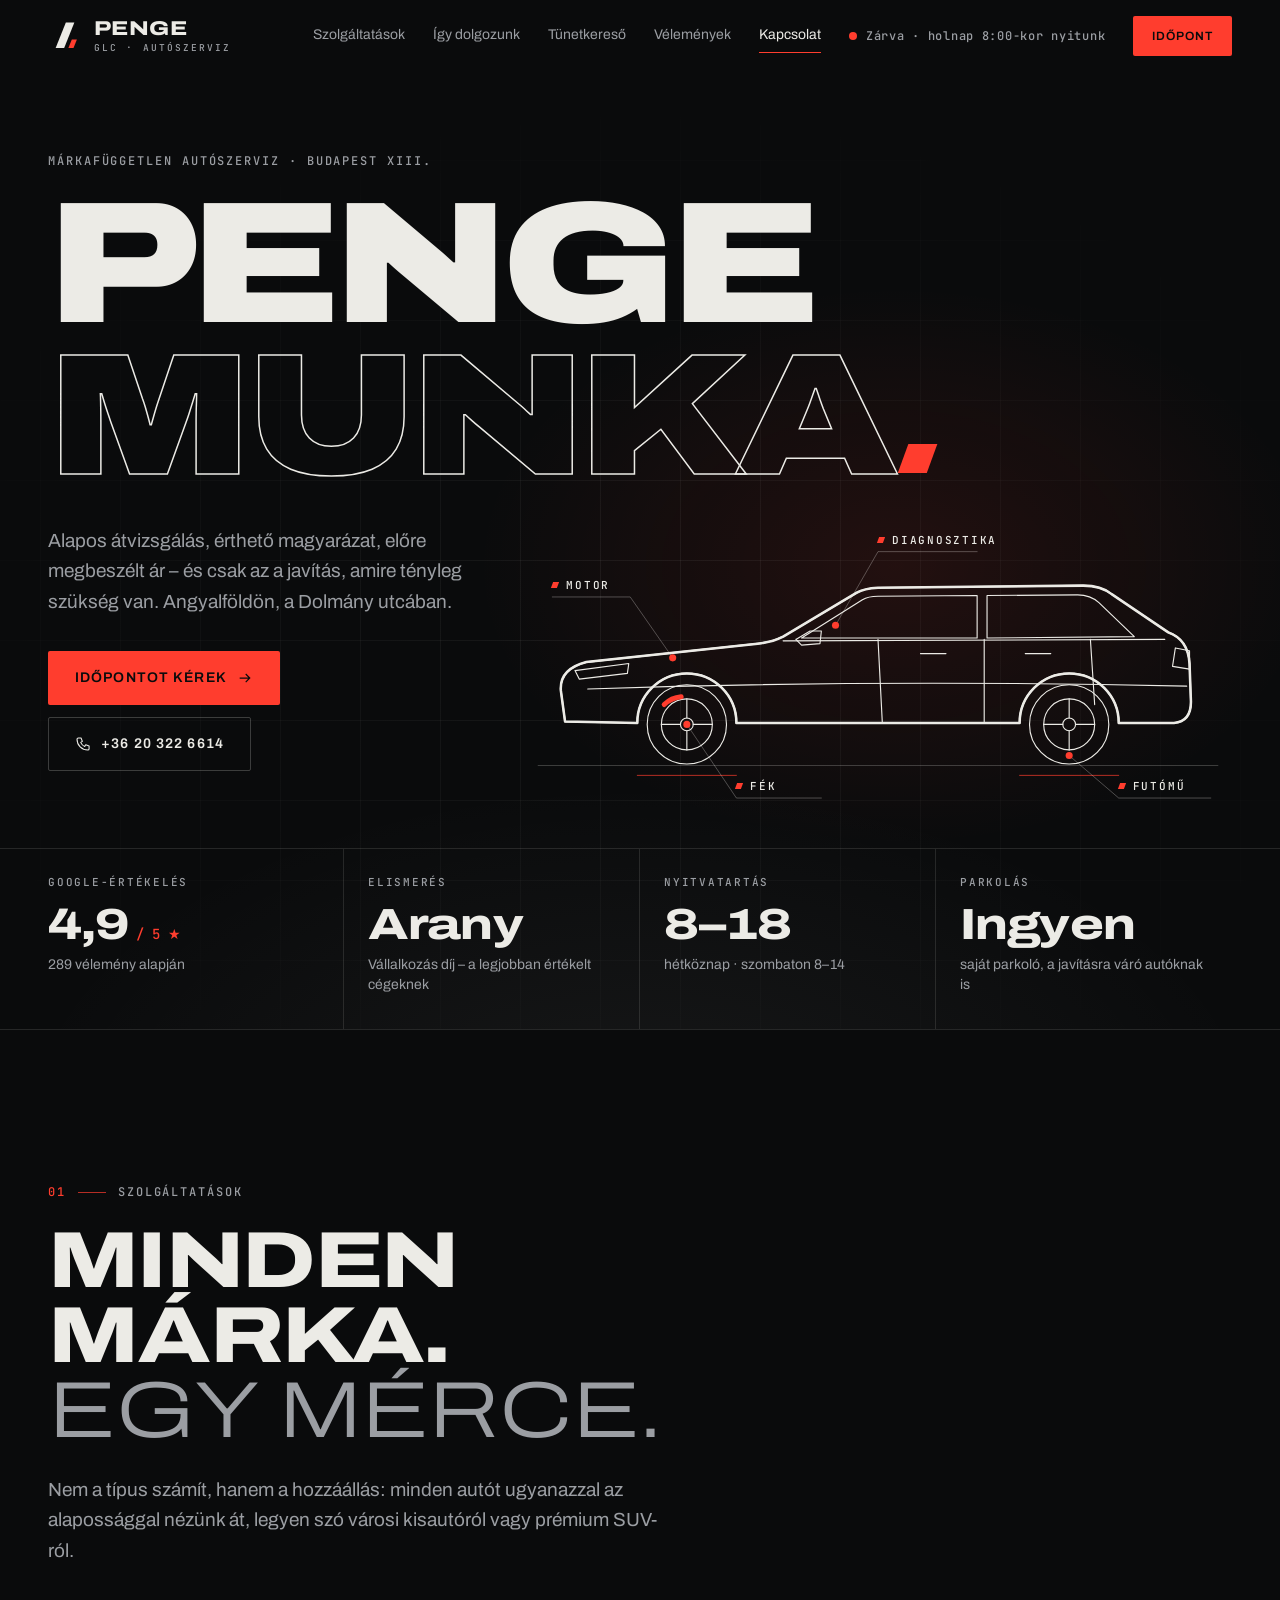
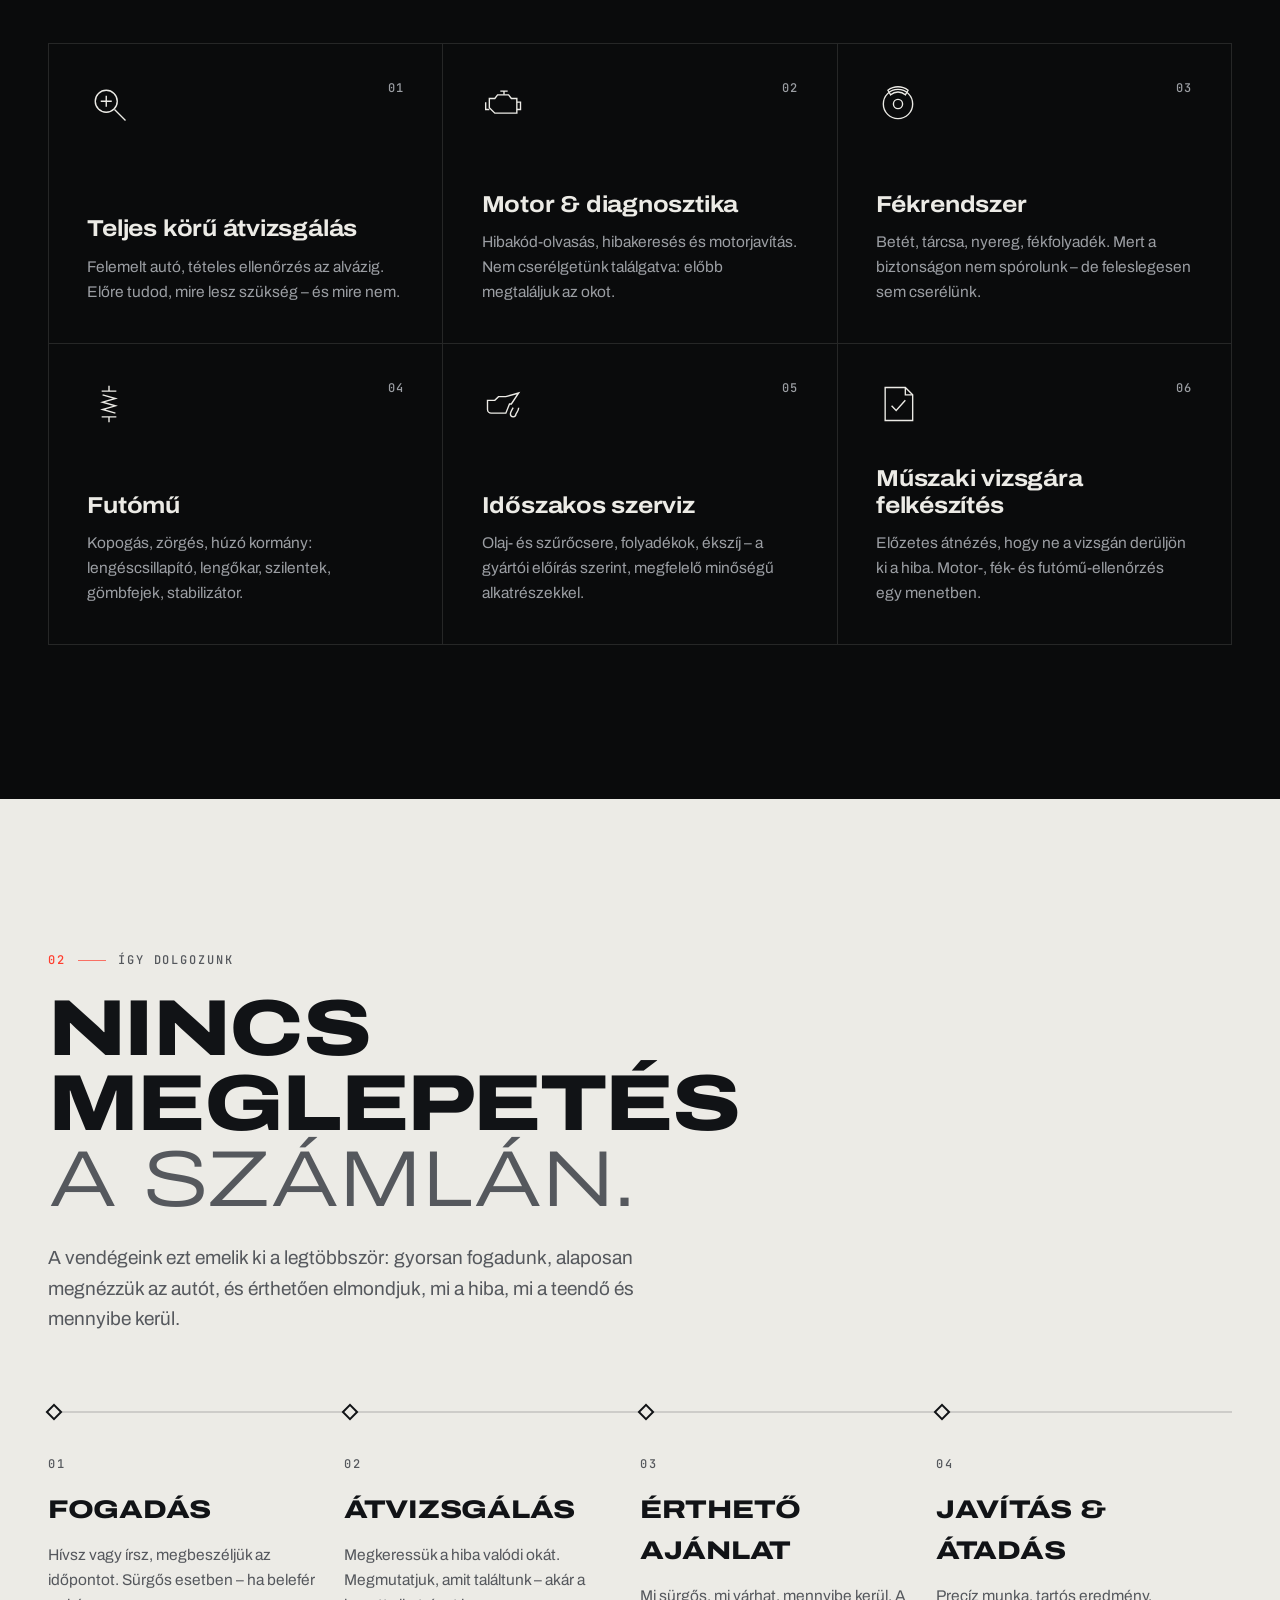
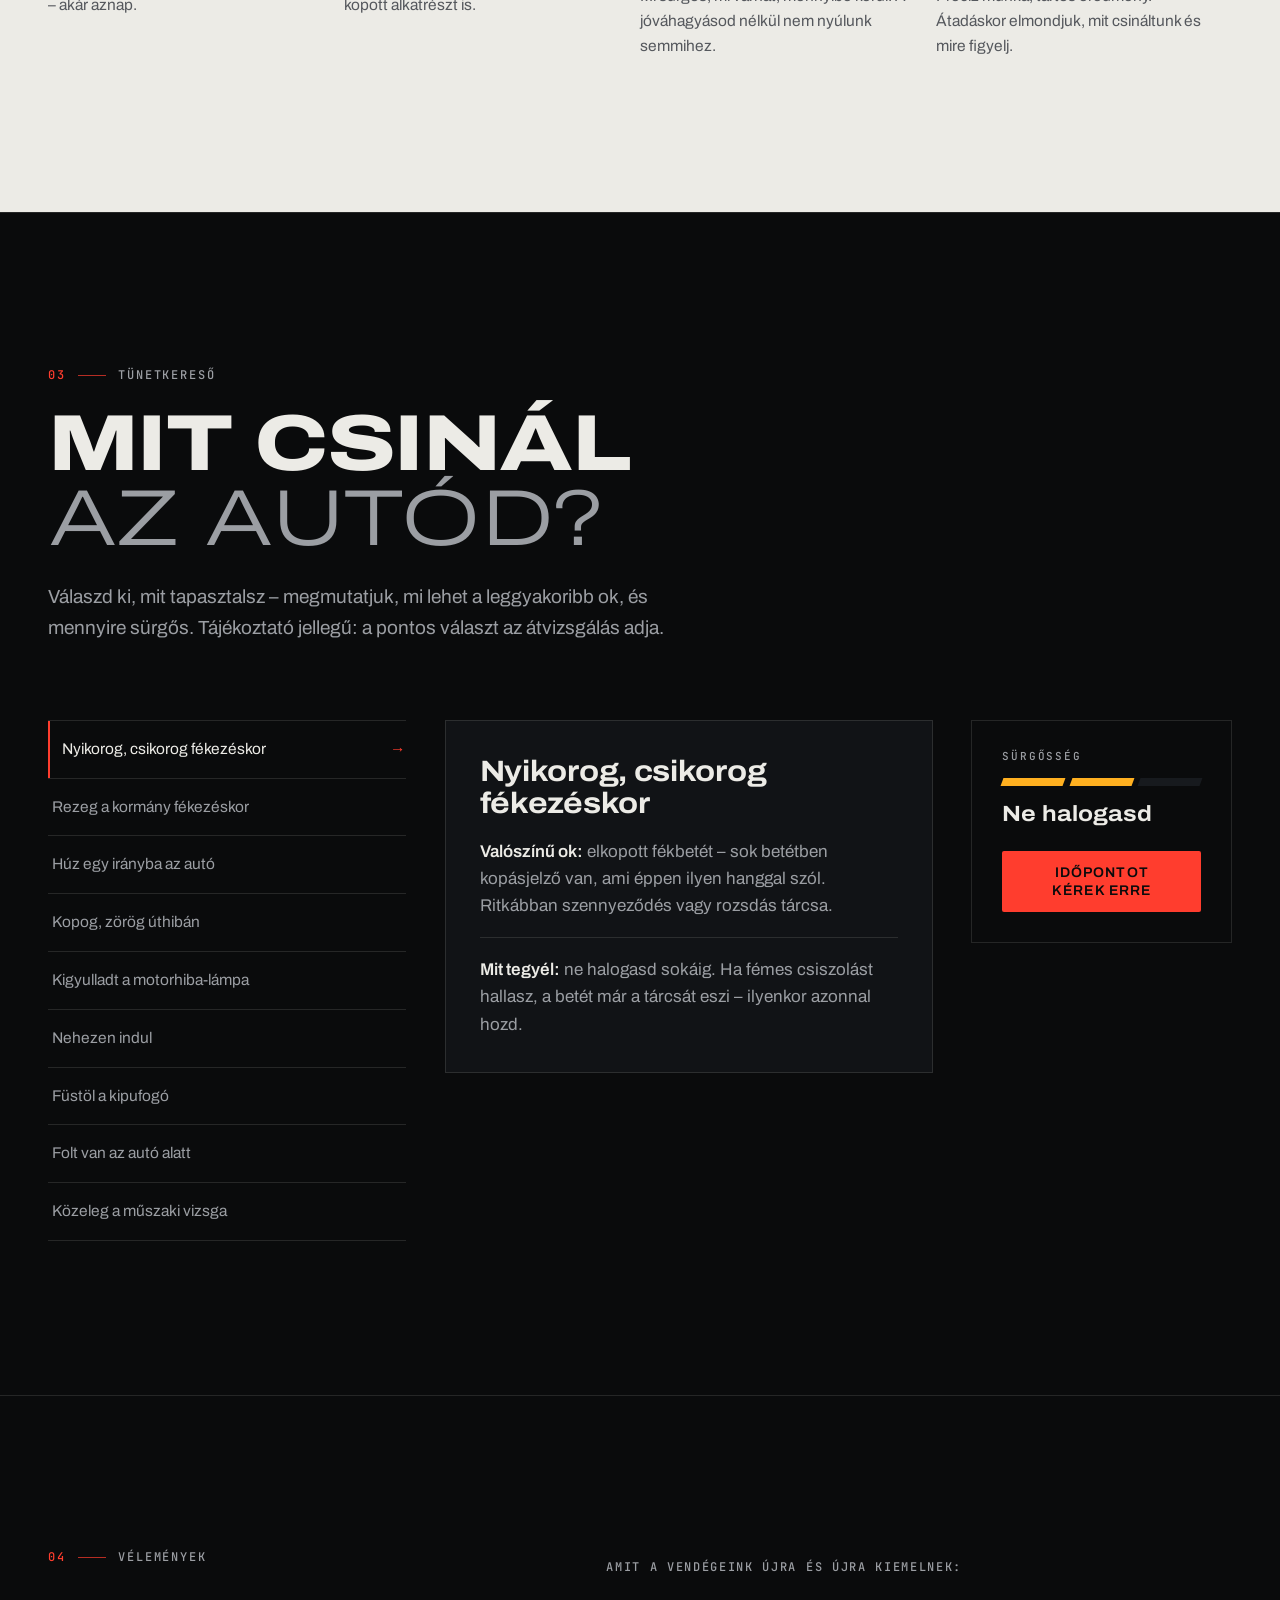
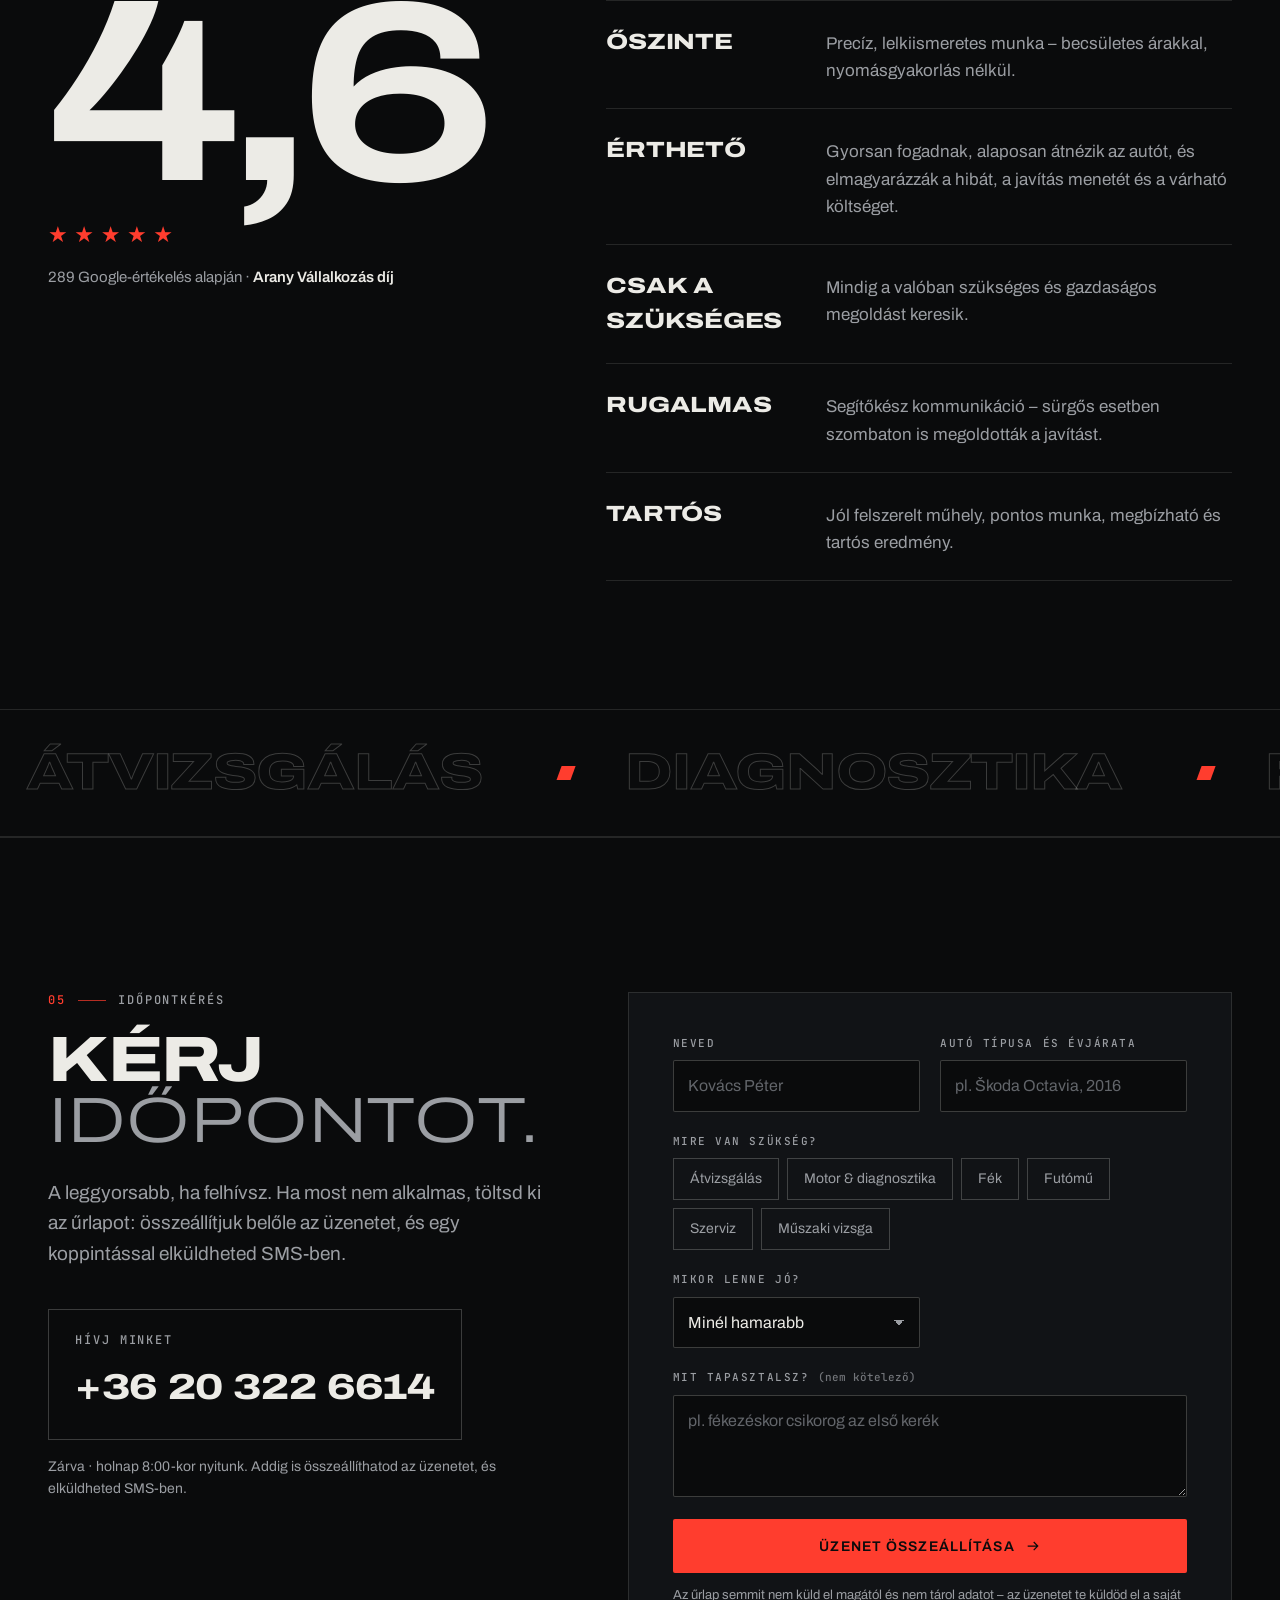
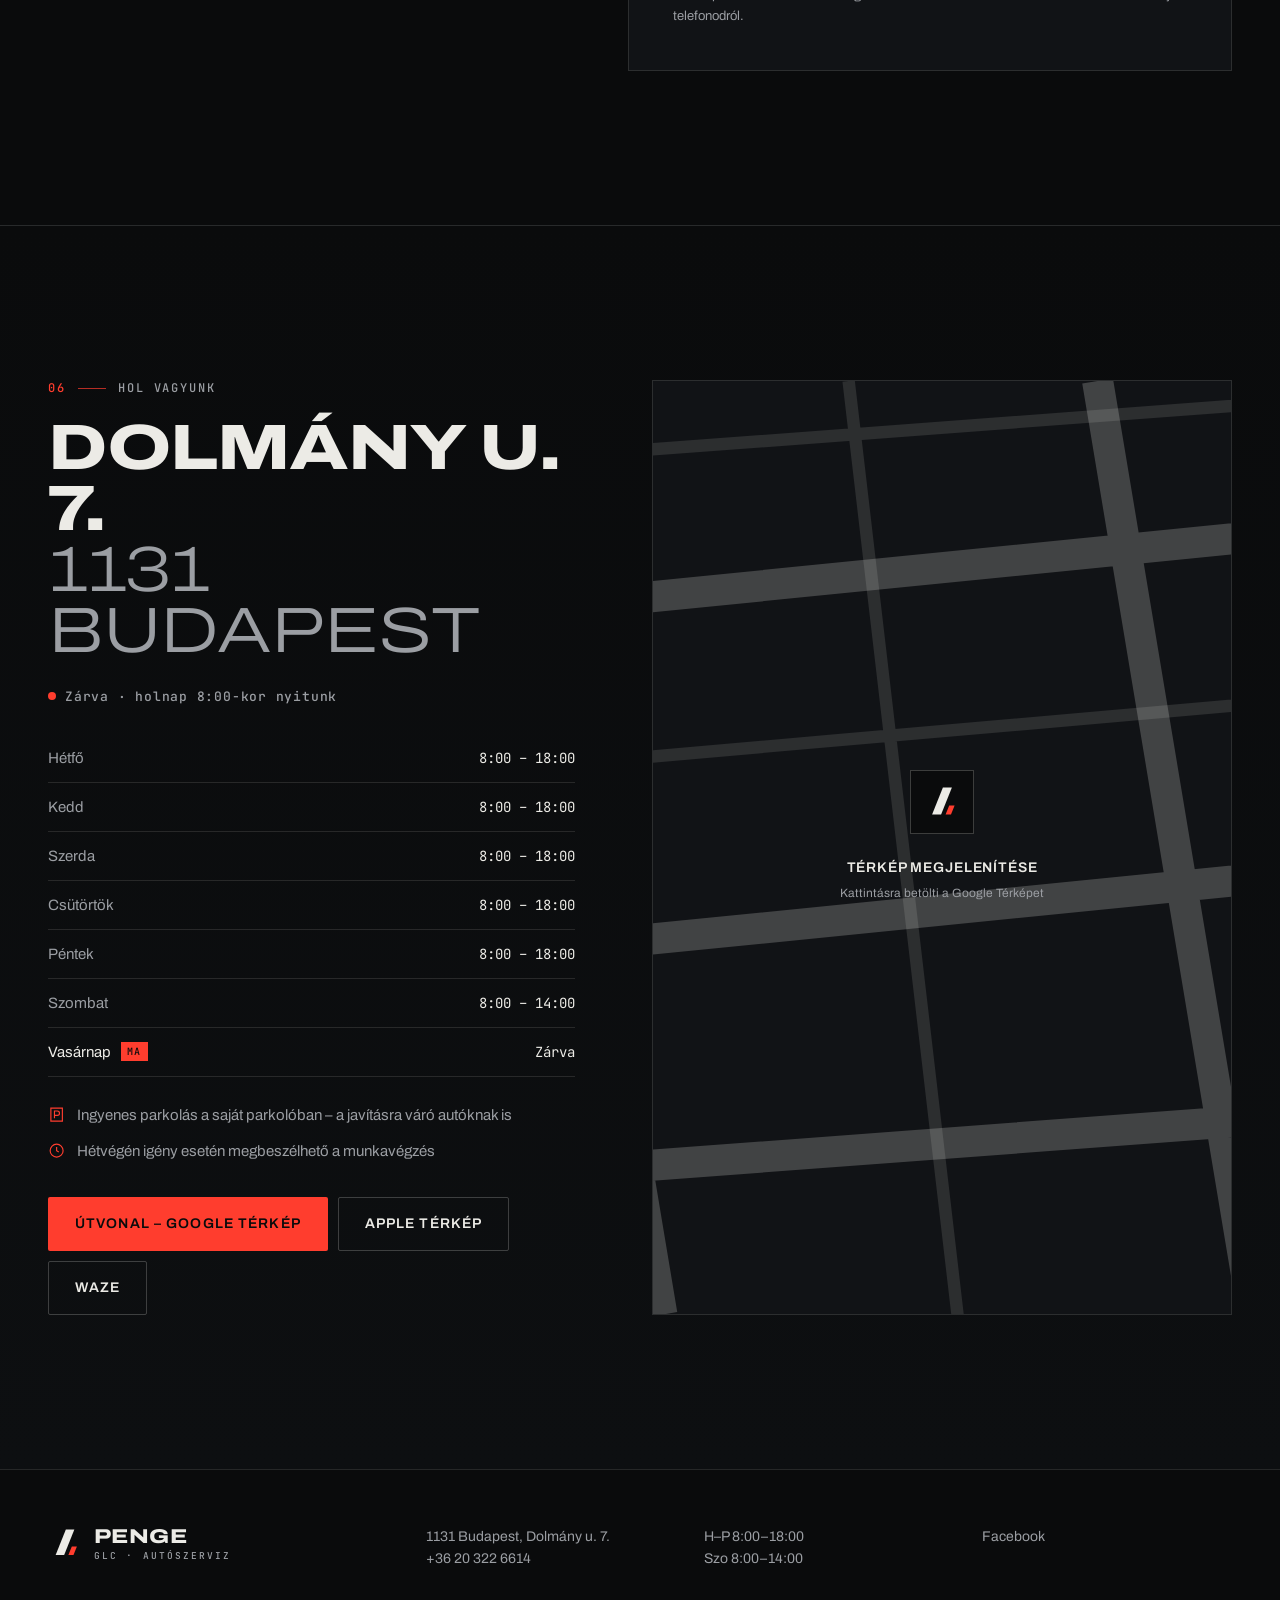
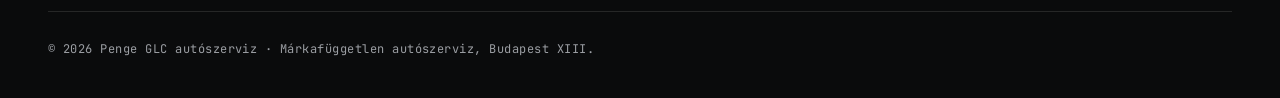
==== public/index.html @ 9976f73b "Penge GLC autószerviz weboldal: tervrajz-nyitókép, tünetkereső, időpontkérés SMS-ben Statikus, egyol" ====
<!doctype html>
<html lang="hu" class="no-js">
<head>
  <meta charset="utf-8">
  <meta name="viewport" content="width=device-width, initial-scale=1, viewport-fit=cover">
  <title>Penge GLC autószerviz – márkafüggetlen autószerviz a XIII. kerületben</title>
  <meta name="description" content="Márkafüggetlen autószerviz Angyalföldön: átvizsgálás, motordiagnosztika, fék és futómű. Érthető árajánlat, csak a szükséges munka. 4,9 ★ a Google-on. 1131 Budapest, Dolmány u. 7. · +36 20 322 6614">
  <meta name="theme-color" content="#0a0b0c">
  <meta property="og:type" content="website">
  <meta property="og:title" content="Penge GLC autószerviz – Budapest XIII.">
  <meta property="og:description" content="Penge munka. Márkafüggetlen autószerviz a Dolmány utcában – érthető árajánlat, csak a szükséges javítás.">
  <meta property="og:image" content="assets/og.jpg">
  <meta property="og:locale" content="hu_HU">
  <meta name="twitter:card" content="summary_large_image">
  <link rel="icon" href="assets/favicon.svg" type="image/svg+xml">
  <link rel="apple-touch-icon" href="assets/apple-touch-icon.png">
  <link rel="preload" href="assets/fonts/archivo-latin-wdth-normal.woff2" as="font" type="font/woff2" crossorigin>
  <link rel="preload" href="assets/fonts/jetbrains-mono-latin-400-normal.woff2" as="font" type="font/woff2" crossorigin>
  <link rel="stylesheet" href="styles.css">
  <script type="application/ld+json">
  {
    "@context": "https://schema.org",
    "@type": "AutoRepair",
    "name": "Penge GLC autószerviz",
    "description": "Márkafüggetlen autószerviz: átvizsgálás, motordiagnosztika, fék- és futóműjavítás.",
    "telephone": "+36203226614",
    "image": "assets/og.jpg",
    "address": {
      "@type": "PostalAddress",
      "streetAddress": "Dolmány u. 7.",
      "postalCode": "1131",
      "addressLocality": "Budapest",
      "addressRegion": "XIII. kerület",
      "addressCountry": "HU"
    },
    "openingHoursSpecification": [
      { "@type": "OpeningHoursSpecification", "dayOfWeek": ["Monday","Tuesday","Wednesday","Thursday","Friday"], "opens": "08:00", "closes": "18:00" },
      { "@type": "OpeningHoursSpecification", "dayOfWeek": "Saturday", "opens": "08:00", "closes": "14:00" }
    ],
    "aggregateRating": { "@type": "AggregateRating", "ratingValue": "4.9", "bestRating": "5", "reviewCount": "289" },
    "sameAs": ["https://www.facebook.com/people/Aut%C3%B3szerviz-Penge-Glc/61563644660722/"]
  }
  </script>
</head>
<body>
  <a class="skip" href="#main">Ugrás a tartalomra</a>

  <header class="nav" data-nav>
    <a class="logo" href="#top" aria-label="Penge GLC autószerviz – vissza az oldal tetejére">
      <svg class="logo__mark" viewBox="0 0 40 40" aria-hidden="true"><use href="#blade"/></svg>
      <span class="logo__word">Penge<span class="logo__sub">GLC · autószerviz</span></span>
    </a>
    <nav id="menu" class="nav__links" aria-label="Fő navigáció">
      <a href="#szolgaltatasok">Szolgáltatások</a>
      <a href="#folyamat">Így dolgozunk</a>
      <a href="#tunetek">Tünetkereső</a>
      <a href="#velemenyek">Vélemények</a>
      <a href="#kapcsolat">Kapcsolat</a>
      <a class="nav__menu-cta" href="#idopont">Időpontot kérek</a>
    </nav>
    <span class="status" data-status><span class="status__dot"></span><span data-status-text>H–P 8–18 · Szo 8–14</span></span>
    <a class="btn btn--accent btn--sm nav__cta" href="#idopont">Időpont</a>
    <button class="nav__toggle" type="button" aria-expanded="false" aria-controls="menu" aria-label="Menü">
      <span></span><span></span>
    </button>
  </header>

  <main id="main">

    <!-- ============ NYITÓKÉP ============ -->
    <section class="hero" id="top">
      <div class="hero__glow" aria-hidden="true"></div>
      <div class="hero__grid" aria-hidden="true"></div>

      <div class="hero__inner wrap">
        <p class="eyebrow hero__eyebrow" data-rise>Márkafüggetlen autószerviz · Budapest XIII.</p>
        <h1 class="hero__title">
          <span class="line" data-rise><span>Penge</span></span>
          <span class="line" data-rise><span>munka</span></span>
        </h1>
        <div class="hero__copy">
          <p class="hero__lead" data-rise>
            Alapos átvizsgálás, érthető magyarázat, előre megbeszélt ár – és csak az a javítás, amire tényleg szükség van.
            Angyalföldön, a Dolmány utcában.
          </p>
          <div class="hero__actions" data-rise>
            <a class="btn btn--accent" href="#idopont">Időpontot kérek <svg class="i" aria-hidden="true"><use href="#i-arrow"/></svg></a>
            <a class="btn btn--ghost" href="tel:+36203226614" data-phone-link><svg class="i" aria-hidden="true"><use href="#i-phone"/></svg> <span data-phone-text>+36 20 322 6614</span></a>
          </div>
        </div>

        <!-- Az autó tervrajza kódból készül: nincs szükség fotóra -->
        <div class="blueprint" aria-hidden="true">
          <div class="blueprint__stage">
            <svg class="blueprint__svg" viewBox="0 0 1000 420" data-blueprint>
              <defs>
                <linearGradient id="sweep" gradientUnits="userSpaceOnUse" x1="-300" y1="0" x2="0" y2="0">
                  <stop offset="0" stop-color="#ff3d2e" stop-opacity="0"/>
                  <stop offset=".5" stop-color="#ff3d2e" stop-opacity=".95"/>
                  <stop offset="1" stop-color="#ff3d2e" stop-opacity="0"/>
                  <animateTransform attributeName="gradientTransform" type="translate" from="0 0" to="1600 0" dur="5.5s" begin="2.4s" repeatCount="indefinite"/>
                </linearGradient>
              </defs>
              <g class="bp-ground bp-draw">
                <path d="M20 358 H980" pathLength="1"/>
                <path d="M160 372 H300 M700 372 H840" pathLength="1" class="bp-dim"/>
              </g>
              <g class="bp-body bp-draw">
                <path class="bp-outline" pathLength="1" d="M58 296 L52 252 Q50 222 88 212 L330 186 Q350 184 366 176 L470 114 Q480 108 500 107 L790 104 Q815 104 830 116 L910 170 Q938 180 940 214 L942 268 Q942 296 918 298 L840 298 A70 70 0 0 0 700 298 L300 298 A70 70 0 0 0 160 298 Z"/>
                <path pathLength="1" d="M392 178 L478 124 Q486 119 500 119 L640 118 L640 178 Z"/>
                <path pathLength="1" d="M654 178 L654 118 L782 117 Q800 117 812 128 L862 176 Z"/>
                <path pathLength="1" d="M366 182 L905 180"/>
                <path pathLength="1" d="M90 250 Q500 236 936 246"/>
                <path pathLength="1" d="M500 180 L506 296 M650 180 L650 296 M800 180 L806 272"/>
                <path pathLength="1" d="M560 200 H596 M708 200 H744"/>
                <path pathLength="1" d="M72 224 L148 214 L146 228 L78 236 Z"/>
                <path pathLength="1" d="M920 192 L940 196 L940 222 L916 218 Z"/>
                <path pathLength="1" d="M384 180 L404 168 L420 168 L418 186 L392 188 Z"/>
              </g>
              <g class="bp-wheels bp-draw">
                <circle cx="230" cy="300" r="56" pathLength="1"/>
                <circle cx="230" cy="300" r="36" pathLength="1"/>
                <circle cx="230" cy="300" r="9" pathLength="1"/>
                <circle cx="770" cy="300" r="56" pathLength="1"/>
                <circle cx="770" cy="300" r="36" pathLength="1"/>
                <circle cx="770" cy="300" r="9" pathLength="1"/>
                <path pathLength="1" d="M230 264 V291 M230 309 V336 M194 300 H221 M239 300 H266 M770 264 V291 M770 309 V336 M734 300 H761 M779 300 H806"/>
                <path class="bp-caliper" pathLength="1" d="M198 272 A40 40 0 0 1 222 261"/>
              </g>
              <path class="bp-sweep" d="M58 296 L52 252 Q50 222 88 212 L330 186 Q350 184 366 176 L470 114 Q480 108 500 107 L790 104 Q815 104 830 116 L910 170 Q938 180 940 214 L942 268 Q942 296 918 298 L840 298 A70 70 0 0 0 700 298 L300 298 A70 70 0 0 0 160 298 Z" stroke="url(#sweep)"/>
              <g class="bp-leads bp-draw">
                <path pathLength="1" d="M210 206 L150 120 H40"/>
                <path pathLength="1" d="M440 160 L500 56 H640"/>
                <path pathLength="1" d="M230 300 L300 404 H420"/>
                <path pathLength="1" d="M770 344 L840 404 H970"/>
              </g>
              <g class="bp-points">
                <circle cx="210" cy="206" r="5"/>
                <circle cx="230" cy="300" r="5"/>
                <circle cx="770" cy="344" r="5"/>
                <circle cx="440" cy="160" r="5"/>
              </g>
            </svg>
            <div class="callouts">
              <span class="callout" style="--x:4%;--y:28.6%">Motor</span>
              <span class="callout" style="--x:50%;--y:13.3%">Diagnosztika</span>
              <span class="callout" style="--x:30%;--y:96.2%">Fék</span>
              <span class="callout" style="--x:84%;--y:96.2%">Futómű</span>
            </div>
          </div>
        </div>
      </div>

      <dl class="facts wrap">
        <div class="fact" data-rise>
          <dt>Google-értékelés</dt>
          <dd><b data-count="4.9" data-decimals="1">4,9</b><span class="fact__unit">/ 5 ★</span><small>289 vélemény alapján</small></dd>
        </div>
        <div class="fact" data-rise>
          <dt>Elismerés</dt>
          <dd><b class="fact__word">Arany</b><small>Vállalkozás díj – a legjobban értékelt cégeknek</small></dd>
        </div>
        <div class="fact" data-rise>
          <dt>Nyitvatartás</dt>
          <dd><b class="fact__word">8–18</b><small>hétköznap · szombaton 8–14</small></dd>
        </div>
        <div class="fact" data-rise>
          <dt>Parkolás</dt>
          <dd><b class="fact__word">Ingyen</b><small>saját parkoló, a javításra váró autóknak is</small></dd>
        </div>
      </dl>
    </section>

    <!-- ============ 01 SZOLGÁLTATÁSOK ============ -->
    <section class="section" id="szolgaltatasok">
      <div class="wrap">
        <header class="section__head" data-reveal>
          <p class="eyebrow"><span class="num">01</span> Szolgáltatások</p>
          <h2 class="h2">Minden márka.<br><em>Egy mérce.</em></h2>
          <p class="section__lead">Nem a típus számít, hanem a hozzáállás: minden autót ugyanazzal az alapossággal nézünk át,
            legyen szó városi kisautóról vagy prémium SUV-ról.</p>
        </header>

        <div class="services">
          <article class="svc" data-reveal>
            <svg class="svc__icon" viewBox="0 0 48 48" aria-hidden="true"><use href="#s-inspect"/></svg>
            <p class="svc__no">01</p>
            <h3>Teljes körű átvizsgálás</h3>
            <p>Felemelt autó, tételes ellenőrzés az alvázig. Előre tudod, mire lesz szükség – és mire nem.</p>
          </article>
          <article class="svc" data-reveal>
            <svg class="svc__icon" viewBox="0 0 48 48" aria-hidden="true"><use href="#s-engine"/></svg>
            <p class="svc__no">02</p>
            <h3>Motor &amp; diagnosztika</h3>
            <p>Hibakód-olvasás, hibakeresés és motorjavítás. Nem cserélgetünk találgatva: előbb megtaláljuk az okot.</p>
          </article>
          <article class="svc" data-reveal>
            <svg class="svc__icon" viewBox="0 0 48 48" aria-hidden="true"><use href="#s-brake"/></svg>
            <p class="svc__no">03</p>
            <h3>Fékrendszer</h3>
            <p>Betét, tárcsa, nyereg, fékfolyadék. Mert a biztonságon nem spórolunk – de feleslegesen sem cserélünk.</p>
          </article>
          <article class="svc" data-reveal>
            <svg class="svc__icon" viewBox="0 0 48 48" aria-hidden="true"><use href="#s-suspension"/></svg>
            <p class="svc__no">04</p>
            <h3>Futómű</h3>
            <p>Kopogás, zörgés, húzó kormány: lengéscsillapító, lengőkar, szilentek, gömbfejek, stabilizátor.</p>
          </article>
          <article class="svc" data-reveal>
            <svg class="svc__icon" viewBox="0 0 48 48" aria-hidden="true"><use href="#s-oil"/></svg>
            <p class="svc__no">05</p>
            <h3>Időszakos szerviz</h3>
            <p>Olaj- és szűrőcsere, folyadékok, ékszíj – a gyártói előírás szerint, megfelelő minőségű alkatrészekkel.</p>
          </article>
          <article class="svc" data-reveal>
            <svg class="svc__icon" viewBox="0 0 48 48" aria-hidden="true"><use href="#s-check"/></svg>
            <p class="svc__no">06</p>
            <h3>Műszaki vizsgára felkészítés</h3>
            <p>Előzetes átnézés, hogy ne a vizsgán derüljön ki a hiba. Motor-, fék- és futómű-ellenőrzés egy menetben.</p>
          </article>
        </div>
      </div>
    </section>

    <!-- ============ 02 FOLYAMAT (világos szekció) ============ -->
    <section class="section section--light" id="folyamat">
      <div class="wrap">
        <header class="section__head" data-reveal>
          <p class="eyebrow"><span class="num">02</span> Így dolgozunk</p>
          <h2 class="h2">Nincs meglepetés<br><em>a számlán.</em></h2>
          <p class="section__lead">A vendégeink ezt emelik ki a legtöbbször: gyorsan fogadunk, alaposan megnézzük az autót,
            és érthetően elmondjuk, mi a hiba, mi a teendő és mennyibe kerül.</p>
        </header>

        <ol class="steps" data-steps>
          <li class="step" data-reveal>
            <span class="step__no">01</span>
            <h3>Fogadás</h3>
            <p>Hívsz vagy írsz, megbeszéljük az időpontot. Sürgős esetben – ha belefér – akár aznap.</p>
          </li>
          <li class="step" data-reveal>
            <span class="step__no">02</span>
            <h3>Átvizsgálás</h3>
            <p>Megkeressük a hiba valódi okát. Megmutatjuk, amit találtunk – akár a kopott alkatrészt is.</p>
          </li>
          <li class="step" data-reveal>
            <span class="step__no">03</span>
            <h3>Érthető ajánlat</h3>
            <p>Mi sürgős, mi várhat, mennyibe kerül. A jóváhagyásod nélkül nem nyúlunk semmihez.</p>
          </li>
          <li class="step" data-reveal>
            <span class="step__no">04</span>
            <h3>Javítás &amp; átadás</h3>
            <p>Precíz munka, tartós eredmény. Átadáskor elmondjuk, mit csináltunk és mire figyelj.</p>
          </li>
        </ol>
      </div>
    </section>

    <!-- ============ 03 TÜNETKERESŐ ============ -->
    <section class="section" id="tunetek">
      <div class="wrap">
        <header class="section__head" data-reveal>
          <p class="eyebrow"><span class="num">03</span> Tünetkereső</p>
          <h2 class="h2">Mit csinál<br><em>az autód?</em></h2>
          <p class="section__lead">Válaszd ki, mit tapasztalsz – megmutatjuk, mi lehet a leggyakoribb ok, és mennyire sürgős.
            Tájékoztató jellegű: a pontos választ az átvizsgálás adja.</p>
        </header>

        <div class="diag" data-diag>
          <div class="diag__chips" role="tablist" aria-label="Tünetek" data-diag-chips></div>

          <!-- Tünetek: új tünethez másolj le egy <article class="sym"> blokkot.
               data-level: 1 = ráér, 2 = ne halogasd, 3 = azonnal -->
          <div class="diag__panels">
            <article class="sym" id="t-fek-nyikorog" data-level="2" data-service="Fékrendszer">
              <h3 class="sym__title">Nyikorog, csikorog fékezéskor</h3>
              <p class="sym__cause"><b>Valószínű ok:</b> elkopott fékbetét – sok betétben kopásjelző van, ami éppen ilyen hanggal szól. Ritkábban szennyeződés vagy rozsdás tárcsa.</p>
              <p class="sym__tip"><b>Mit tegyél:</b> ne halogasd sokáig. Ha fémes csiszolást hallasz, a betét már a tárcsát eszi – ilyenkor azonnal hozd.</p>
            </article>
            <article class="sym" id="t-kormany-rezeg" data-level="2" data-service="Fékrendszer">
              <h3 class="sym__title">Rezeg a kormány fékezéskor</h3>
              <p class="sym__cause"><b>Valószínű ok:</b> egyenetlenül kopott, „vetemedett” féktárcsa. Menet közbeni rezgésnél kiegyensúlyozatlan kerék vagy futóműhiba is lehet.</p>
              <p class="sym__tip"><b>Mit tegyél:</b> a fékút hosszabb lehet, ezért néhány napon belül nézesd meg.</p>
            </article>
            <article class="sym" id="t-huz" data-level="2" data-service="Futómű">
              <h3 class="sym__title">Húz egy irányba az autó</h3>
              <p class="sym__cause"><b>Valószínű ok:</b> elállítódott futómű-geometria, eltérő guminyomás, vagy egy beragadó féknyereg.</p>
              <p class="sym__tip"><b>Mit tegyél:</b> először ellenőrizd a guminyomást. Ha az rendben van, hozd el – a rossz geometria gyorsan eszi a gumit.</p>
            </article>
            <article class="sym" id="t-kopog" data-level="2" data-service="Futómű">
              <h3 class="sym__title">Kopog, zörög úthibán</h3>
              <p class="sym__cause"><b>Valószínű ok:</b> kopott stabilizátor-pálca, lengőkar-szilent, gömbfej vagy lengéscsillapító.</p>
              <p class="sym__tip"><b>Mit tegyél:</b> ne várd meg, amíg rosszabb lesz: egy laza futóműelem a kormányzást és a fékezést is rontja.</p>
            </article>
            <article class="sym" id="t-motorlampa" data-level="2" data-service="Motor &amp; diagnosztika">
              <h3 class="sym__title">Kigyulladt a motorhiba-lámpa</h3>
              <p class="sym__cause"><b>Valószínű ok:</b> sokféle lehet – gyújtás, érzékelő, üzemanyag-ellátás, kipufogórendszer. A hibakód-olvasás gyorsan leszűkíti.</p>
              <p class="sym__tip"><b>Mit tegyél:</b> ha folyamatosan világít, hozd el a napokban. <b>Ha villog</b>, gyújtáskimaradás lehet: ne terheld a motort, és hívj minket.</p>
            </article>
            <article class="sym" id="t-indul" data-level="2" data-service="Motor &amp; diagnosztika">
              <h3 class="sym__title">Nehezen indul</h3>
              <p class="sym__cause"><b>Valószínű ok:</b> gyengülő akkumulátor, ritkábban generátor- vagy önindítóhiba. Hidegben hamarabb előjön.</p>
              <p class="sym__tip"><b>Mit tegyél:</b> egy gyors mérés megmutatja, melyik a hibás – mielőtt egy reggel végleg nem indul.</p>
            </article>
            <article class="sym" id="t-fust" data-level="3" data-service="Motor &amp; diagnosztika">
              <h3 class="sym__title">Füstöl a kipufogó</h3>
              <p class="sym__cause"><b>Valószínű ok:</b> <b>kékes</b> füst – olajat éget; <b>sűrű fehér</b>, édeskés szagú – hűtőfolyadék jut az égéstérbe; <b>fekete</b> – túl dús keverék (befecskendezés, légellátás, turbó).</p>
              <p class="sym__tip"><b>Mit tegyél:</b> sűrű fehér füstnél és csökkenő hűtővíznél ne használd az autót – hívj minket.</p>
            </article>
            <article class="sym" id="t-folt" data-level="2" data-service="Teljes körű átvizsgálás">
              <h3 class="sym__title">Folt van az autó alatt</h3>
              <p class="sym__cause"><b>Valószínű ok:</b> a színe elárulja – barna/fekete: motorolaj; zöld, kék vagy rózsaszín: hűtőfolyadék; vöröses: váltó- vagy szervoolaj. Nyáron a tiszta víz a klímából normális.</p>
              <p class="sym__tip"><b>Mit tegyél:</b> fotózd le a foltot, és nézd meg a szinteket. Fékfolyadék-szivárgásnál (olajos, a kerék közelében) ne indulj el.</p>
            </article>
            <article class="sym" id="t-vizsga" data-level="1" data-service="Műszaki vizsgára felkészítés">
              <h3 class="sym__title">Közeleg a műszaki vizsga</h3>
              <p class="sym__cause"><b>Mit nézünk:</b> fékek, futómű, világítás, kipufogó és károsanyag-kibocsátás, gumik, hibakódok.</p>
              <p class="sym__tip"><b>Mit tegyél:</b> hozd el pár héttel előtte – így marad idő a javításra, és nem a vizsgán derül ki a hiba.</p>
            </article>
          </div>

          <div class="diag__meter" data-diag-meter hidden>
            <p class="diag__label">Sürgősség</p>
            <div class="meter" aria-hidden="true"><span></span><span></span><span></span></div>
            <p class="diag__level" data-diag-level></p>
            <a class="btn btn--accent btn--block" href="#idopont" data-diag-book>Időpontot kérek erre</a>
          </div>
        </div>
      </div>
    </section>

    <!-- ============ 04 VÉLEMÉNYEK ============ -->
    <section class="section section--rating" id="velemenyek">
      <div class="wrap rating">
        <div class="rating__score" data-reveal>
          <p class="eyebrow"><span class="num">04</span> Vélemények</p>
          <p class="rating__big"><b data-count="4.9" data-decimals="1">4,9</b></p>
          <p class="rating__stars" aria-hidden="true">★★★★★</p>
          <p class="rating__meta">289 Google-értékelés alapján · <strong>Arany Vállalkozás díj</strong></p>
        </div>
        <div class="rating__quotes">
          <p class="rating__intro" data-reveal>Amit a vendégeink újra és újra kiemelnek:</p>
          <ul class="themes">
            <li data-reveal><b>Őszinte</b><span>Precíz, lelkiismeretes munka – becsületes árakkal, nyomásgyakorlás nélkül.</span></li>
            <li data-reveal><b>Érthető</b><span>Gyorsan fogadnak, alaposan átnézik az autót, és elmagyarázzák a hibát, a javítás menetét és a várható költséget.</span></li>
            <li data-reveal><b>Csak a szükséges</b><span>Mindig a valóban szükséges és gazdaságos megoldást keresik.</span></li>
            <li data-reveal><b>Rugalmas</b><span>Segítőkész kommunikáció – sürgős esetben szombaton is megoldották a javítást.</span></li>
            <li data-reveal><b>Tartós</b><span>Jól felszerelt műhely, pontos munka, megbízható és tartós eredmény.</span></li>
          </ul>
        </div>
      </div>
      <div class="marquee" aria-hidden="true">
        <div class="marquee__track">
          <span>Átvizsgálás</span><span>Diagnosztika</span><span>Fék</span><span>Futómű</span><span>Motor</span><span>Szerviz</span><span>Műszaki vizsga</span>
          <span>Átvizsgálás</span><span>Diagnosztika</span><span>Fék</span><span>Futómű</span><span>Motor</span><span>Szerviz</span><span>Műszaki vizsga</span>
        </div>
      </div>
    </section>

    <!-- ============ 05 IDŐPONTKÉRÉS ============ -->
    <section class="section" id="idopont">
      <div class="wrap booking">
        <header class="section__head booking__head" data-reveal>
          <p class="eyebrow"><span class="num">05</span> Időpontkérés</p>
          <h2 class="h2">Kérj<br><em>időpontot.</em></h2>
          <p class="section__lead">A leggyorsabb, ha felhívsz. Ha most nem alkalmas, töltsd ki az űrlapot:
            összeállítjuk belőle az üzenetet, és egy koppintással elküldheted SMS-ben.</p>
          <a class="booking__phone" href="tel:+36203226614" data-phone-link>
            <span class="eyebrow">Hívj minket</span>
            <b data-phone-text>+36 20 322 6614</b>
          </a>
          <p class="booking__note" data-status-long>Hétfőtől péntekig 8:00–18:00, szombaton 8:00–14:00.</p>
        </header>

        <form class="form" data-booking novalidate>
          <div class="field">
            <label for="f-name">Neved</label>
            <input id="f-name" name="name" autocomplete="name" required placeholder="Kovács Péter">
          </div>
          <div class="field">
            <label for="f-car">Autó típusa és évjárata</label>
            <input id="f-car" name="car" required placeholder="pl. Škoda Octavia, 2016">
          </div>
          <fieldset class="field field--chips">
            <legend>Mire van szükség?</legend>
            <div class="chips" data-service-chips>
              <label><input type="checkbox" name="service" value="Teljes körű átvizsgálás"><span>Átvizsgálás</span></label>
              <label><input type="checkbox" name="service" value="Motor &amp; diagnosztika"><span>Motor &amp; diagnosztika</span></label>
              <label><input type="checkbox" name="service" value="Fékrendszer"><span>Fék</span></label>
              <label><input type="checkbox" name="service" value="Futómű"><span>Futómű</span></label>
              <label><input type="checkbox" name="service" value="Időszakos szerviz"><span>Szerviz</span></label>
              <label><input type="checkbox" name="service" value="Műszaki vizsgára felkészítés"><span>Műszaki vizsga</span></label>
            </div>
          </fieldset>
          <div class="field">
            <label for="f-when">Mikor lenne jó?</label>
            <select id="f-when" name="when">
              <option>Minél hamarabb</option>
              <option>Ezen a héten</option>
              <option>Jövő héten</option>
              <option>Szombaton</option>
              <option>Rugalmas vagyok</option>
            </select>
          </div>
          <div class="field field--wide">
            <label for="f-msg">Mit tapasztalsz? <span class="opt">(nem kötelező)</span></label>
            <textarea id="f-msg" name="msg" rows="3" placeholder="pl. fékezéskor csikorog az első kerék"></textarea>
          </div>
          <div class="form__out field--wide" data-booking-out hidden>
            <p class="eyebrow">Az üzeneted</p>
            <pre class="form__preview" data-booking-preview></pre>
            <div class="form__actions">
              <a class="btn btn--accent" href="#" data-booking-sms>Küldés SMS-ben</a>
              <button class="btn btn--ghost" type="button" data-booking-copy>Szöveg másolása</button>
            </div>
            <p class="form__hint" data-booking-hint></p>
          </div>
          <div class="form__submit field--wide">
            <button class="btn btn--accent btn--block" type="submit">Üzenet összeállítása <svg class="i" aria-hidden="true"><use href="#i-arrow"/></svg></button>
            <p class="form__small">Az űrlap semmit nem küld el magától és nem tárol adatot – az üzenetet te küldöd el a saját telefonodról.</p>
          </div>
        </form>
      </div>
    </section>

    <!-- ============ 06 KAPCSOLAT ============ -->
    <section class="section section--contact" id="kapcsolat">
      <div class="wrap contact">
        <div class="contact__info" data-reveal>
          <p class="eyebrow"><span class="num">06</span> Hol vagyunk</p>
          <h2 class="h2">Dolmány u. 7.<br><em>1131 Budapest</em></h2>
          <p class="status status--big" data-status><span class="status__dot"></span><span data-status-text>H–P 8–18 · Szo 8–14</span></p>

          <table class="hours" data-hours>
            <caption class="sr-only">Nyitvatartás</caption>
            <tbody>
              <tr data-day="1"><th scope="row">Hétfő</th><td>8:00 – 18:00</td></tr>
              <tr data-day="2"><th scope="row">Kedd</th><td>8:00 – 18:00</td></tr>
              <tr data-day="3"><th scope="row">Szerda</th><td>8:00 – 18:00</td></tr>
              <tr data-day="4"><th scope="row">Csütörtök</th><td>8:00 – 18:00</td></tr>
              <tr data-day="5"><th scope="row">Péntek</th><td>8:00 – 18:00</td></tr>
              <tr data-day="6"><th scope="row">Szombat</th><td>8:00 – 14:00</td></tr>
              <tr data-day="0"><th scope="row">Vasárnap</th><td>Zárva</td></tr>
            </tbody>
          </table>

          <ul class="perks">
            <li><svg class="i" aria-hidden="true"><use href="#i-park"/></svg> Ingyenes parkolás a saját parkolóban – a javításra váró autóknak is</li>
            <li><svg class="i" aria-hidden="true"><use href="#i-clock"/></svg> Hétvégén igény esetén megbeszélhető a munkavégzés</li>
          </ul>

          <div class="contact__actions">
            <a class="btn btn--accent" href="https://www.google.com/maps/dir/?api=1&amp;destination=Penge%20GLC%20aut%C3%B3szerviz%2C%20Budapest%2C%20Dolm%C3%A1ny%20u.%207" target="_blank" rel="noopener">Útvonal – Google Térkép</a>
            <a class="btn btn--ghost" href="https://maps.apple.com/?daddr=Dolm%C3%A1ny%20utca%207%2C%201131%20Budapest" target="_blank" rel="noopener">Apple Térkép</a>
            <a class="btn btn--ghost" href="https://www.waze.com/live-map/directions/hu/budapest/penge-glc-autoszerviz?to=place.ChIJ0QoFRyLbQUcR0vczUW0t55Q" target="_blank" rel="noopener">Waze</a>
          </div>
        </div>

        <div class="map" data-reveal>
          <button class="map__load" type="button" data-map>
            <svg class="map__art" viewBox="0 0 400 300" preserveAspectRatio="xMidYMid slice" aria-hidden="true">
              <path d="M0 80 L400 40 M0 190 L400 150 M60 0 L110 300 M250 0 L300 300 M0 260 L400 230" />
              <path class="map__minor" d="M0 130 L400 95 M170 0 L205 300 M340 0 L380 300 M0 30 L400 0" />
            </svg>
            <span class="map__pin" aria-hidden="true"><svg viewBox="0 0 40 40"><use href="#blade"/></svg></span>
            <span class="map__label">Térkép megjelenítése<small>Kattintásra betölti a Google Térképet</small></span>
          </button>
        </div>
      </div>
    </section>
  </main>

  <footer class="footer">
    <div class="wrap footer__inner">
      <a class="logo" href="#top">
        <svg class="logo__mark" viewBox="0 0 40 40" aria-hidden="true"><use href="#blade"/></svg>
        <span class="logo__word">Penge<span class="logo__sub">GLC · autószerviz</span></span>
      </a>
      <p>1131 Budapest, Dolmány u. 7.<br><a href="tel:+36203226614" data-phone-link><span data-phone-text>+36 20 322 6614</span></a></p>
      <p>H–P 8:00–18:00<br>Szo 8:00–14:00</p>
      <p><a href="https://www.facebook.com/people/Aut%C3%B3szerviz-Penge-Glc/61563644660722/" target="_blank" rel="noopener">Facebook</a></p>
      <p class="footer__copy">© <span data-year>2026</span> Penge GLC autószerviz · Márkafüggetlen autószerviz, Budapest XIII.</p>
    </div>
  </footer>

  <!-- Telefonon mindig alul -->
  <nav class="dock" aria-label="Gyors elérés">
    <a href="tel:+36203226614" data-phone-link><svg class="i" aria-hidden="true"><use href="#i-phone"/></svg>Hívás</a>
    <a href="https://www.google.com/maps/dir/?api=1&amp;destination=Penge%20GLC%20aut%C3%B3szerviz%2C%20Budapest%2C%20Dolm%C3%A1ny%20u.%207" target="_blank" rel="noopener"><svg class="i" aria-hidden="true"><use href="#i-route"/></svg>Útvonal</a>
    <a class="dock__main" href="#idopont"><svg class="i" aria-hidden="true"><use href="#i-cal"/></svg>Időpont</a>
  </nav>

  <!-- Ikonok -->
  <svg width="0" height="0" style="position:absolute" aria-hidden="true">
    <symbol id="blade" viewBox="0 0 40 40"><path d="M9 34 L21 4 H31 L19 34 Z" fill="currentColor"/><path d="M24 34 L28 24 H34 L30 34 Z" fill="#ff3d2e"/></symbol>
    <symbol id="i-arrow" viewBox="0 0 24 24"><path d="M4 12h15m-6-6 6 6-6 6" fill="none" stroke="currentColor" stroke-width="1.8"/></symbol>
    <symbol id="i-phone" viewBox="0 0 24 24"><path d="M5 3h4l2 5-2.5 1.5a11 11 0 0 0 6 6L16 13l5 2v4a2 2 0 0 1-2 2A16 16 0 0 1 3 5a2 2 0 0 1 2-2Z" fill="none" stroke="currentColor" stroke-width="1.6" stroke-linejoin="round"/></symbol>
    <symbol id="i-route" viewBox="0 0 24 24"><path d="M6 20a2 2 0 1 0 0-4 2 2 0 0 0 0 4Zm12-12a2 2 0 1 0 0-4 2 2 0 0 0 0 4ZM6 16V9a3 3 0 0 1 3-3h7M18 8v7a3 3 0 0 1-3 3H8" fill="none" stroke="currentColor" stroke-width="1.6"/></symbol>
    <symbol id="i-cal" viewBox="0 0 24 24"><path d="M4 6h16v14H4zM4 10h16M8 3v5m8-5v5" fill="none" stroke="currentColor" stroke-width="1.6"/></symbol>
    <symbol id="i-park" viewBox="0 0 24 24"><path d="M4 3h16v18H4z" fill="none" stroke="currentColor" stroke-width="1.6"/><path d="M9 17V7h4a3 3 0 0 1 0 6H9" fill="none" stroke="currentColor" stroke-width="1.6"/></symbol>
    <symbol id="i-clock" viewBox="0 0 24 24"><circle cx="12" cy="12" r="9" fill="none" stroke="currentColor" stroke-width="1.6"/><path d="M12 7v5l3 2" fill="none" stroke="currentColor" stroke-width="1.6"/></symbol>
    <symbol id="s-inspect" viewBox="0 0 48 48"><g fill="none" stroke="currentColor" stroke-width="1.5"><circle cx="21" cy="21" r="12"/><path d="m30 30 12 12M15 21h12M21 15v12"/></g></symbol>
    <symbol id="s-engine" viewBox="0 0 48 48"><g fill="none" stroke="currentColor" stroke-width="1.5"><path d="M8 18h6l3-4h12l3 4h6v16H14l-6-6z"/><path d="M38 22h4v8h-4M4 22v8h4M20 10h8M24 10v4"/></g></symbol>
    <symbol id="s-brake" viewBox="0 0 48 48"><g fill="none" stroke="currentColor" stroke-width="1.5"><circle cx="24" cy="24" r="16"/><circle cx="24" cy="24" r="5"/><path d="M13 9a18 18 0 0 1 22 0l-3 5a12 12 0 0 0-16 0z"/></g></symbol>
    <symbol id="s-suspension" viewBox="0 0 48 48"><g fill="none" stroke="currentColor" stroke-width="1.5"><path d="M24 4v6M24 38v6M16 10h16M16 38h16"/><path d="M17 14l14 4-14 4 14 4-14 4 14 4"/></g></symbol>
    <symbol id="s-oil" viewBox="0 0 48 48"><g fill="none" stroke="currentColor" stroke-width="1.5"><path d="M6 20h8l4-4h8l14-4-8 12H30l-4 10H10a4 4 0 0 1-4-4z"/><path d="M40 28c0 3-2 5-3 7a3 3 0 0 1-6 0c0-2 3-7 3-7"/></g></symbol>
    <symbol id="s-check" viewBox="0 0 48 48"><g fill="none" stroke="currentColor" stroke-width="1.5"><path d="M10 6h22l8 8v28H10z"/><path d="M32 6v8h8M17 26l5 5 10-11"/></g></symbol>
  </svg>

  <script src="script.js" defer></script>
</body>
</html>
---- public/styles.css ----
/* =========================================================
   Penge GLC autószerviz – megjelenés
   ========================================================= */

/* ---------- Betűtípusok (saját tárhelyről, SIL OFL) ---------- */
@font-face {
  font-family: "Archivo"; font-style: normal; font-display: swap;
  font-weight: 100 900; font-stretch: 62% 125%;
  src: url(assets/fonts/archivo-latin-wdth-normal.woff2) format("woff2-variations");
  unicode-range: U+0000-00FF, U+0131, U+0152-0153, U+02BB-02BC, U+02C6, U+02DA, U+02DC, U+0304, U+0308, U+0329, U+2000-206F, U+20AC, U+2122, U+2191, U+2193, U+2212, U+2215, U+FEFF, U+FFFD;
}
@font-face {
  font-family: "Archivo"; font-style: normal; font-display: swap;
  font-weight: 100 900; font-stretch: 62% 125%;
  src: url(assets/fonts/archivo-latin-ext-wdth-normal.woff2) format("woff2-variations");
  unicode-range: U+0100-02BA, U+02BD-02C5, U+02C7-02CC, U+02CE-02D7, U+02DD-02FF, U+1E00-1E9F, U+20A0-20AB, U+20AD-20C0, U+2C60-2C7F, U+A720-A7FF;
}
@font-face { font-family: "JetBrains Mono"; font-weight: 400; font-display: swap; src: url(assets/fonts/jetbrains-mono-latin-400-normal.woff2) format("woff2"); unicode-range: U+0000-00FF, U+2000-206F, U+20AC, U+2122; }
@font-face { font-family: "JetBrains Mono"; font-weight: 400; font-display: swap; src: url(assets/fonts/jetbrains-mono-latin-ext-400-normal.woff2) format("woff2"); unicode-range: U+0100-02BA, U+1E00-1E9F; }
@font-face { font-family: "JetBrains Mono"; font-weight: 500; font-display: swap; src: url(assets/fonts/jetbrains-mono-latin-500-normal.woff2) format("woff2"); unicode-range: U+0000-00FF, U+2000-206F, U+20AC, U+2122; }
@font-face { font-family: "JetBrains Mono"; font-weight: 500; font-display: swap; src: url(assets/fonts/jetbrains-mono-latin-ext-500-normal.woff2) format("woff2"); unicode-range: U+0100-02BA, U+1E00-1E9F; }

/* ---------- Színek és méretek ---------- */
:root {
  --bg: #0a0b0c;          /* grafit fekete */
  --bg-2: #111316;        /* kártyák */
  --bg-3: #171a1e;
  --text: #ecebe6;        /* csont */
  --muted: #9b9ea3;
  --line: rgba(236, 235, 230, .12);
  --line-2: rgba(236, 235, 230, .22);
  --accent: #ff3d2e;      /* féknyereg-piros – az egyetlen kiemelőszín */
  --accent-ink: #0a0b0c;  /* szöveg a piros gombon */
  --paper: #ecebe6;       /* világos szekció */
  --paper-ink: #111316;
  --paper-muted: #55585d;
  --ok: #3ddc84;

  --display: "Archivo", "Arial Narrow", system-ui, sans-serif;
  --body: "Archivo", system-ui, -apple-system, "Segoe UI", sans-serif;
  --mono: "JetBrains Mono", ui-monospace, "SFMono-Regular", Menlo, monospace;

  --gutter: clamp(16px, 4vw, 48px);
  --max: 1280px;
  --nav-h: 72px;
  --ease: cubic-bezier(.2, .7, .1, 1);
  --safe-b: env(safe-area-inset-bottom, 0px);
  color-scheme: dark;
}

/* ---------- Alap ---------- */
*, *::before, *::after { box-sizing: border-box; }
html { -webkit-text-size-adjust: 100%; scroll-behavior: smooth; scroll-padding-top: calc(var(--nav-h) + 12px); }
body {
  margin: 0; background: var(--bg); color: var(--text);
  font: 400 17px/1.6 var(--body); font-stretch: 100%;
  -webkit-font-smoothing: antialiased; text-rendering: optimizeLegibility;
  overflow-x: hidden;
}
img, svg { display: block; max-width: 100%; }
a { color: inherit; text-decoration: none; }
button, input, select, textarea { font: inherit; color: inherit; }
h1, h2, h3, p, ul, ol, dl, dd, figure, blockquote { margin: 0; padding: 0; }
ul, ol { list-style: none; }
::selection { background: var(--accent); color: var(--accent-ink); }
:focus-visible { outline: 2px solid var(--accent); outline-offset: 3px; border-radius: 2px; }
.sr-only { position: absolute; width: 1px; height: 1px; overflow: hidden; clip: rect(0 0 0 0); white-space: nowrap; }
.skip { position: fixed; left: 12px; top: -60px; z-index: 100; background: var(--accent); color: var(--accent-ink); padding: 10px 16px; font-weight: 600; }
.skip:focus { top: 12px; }
.wrap { width: 100%; max-width: var(--max); margin-inline: auto; padding-inline: max(var(--gutter), env(safe-area-inset-left)) max(var(--gutter), env(safe-area-inset-right)); }
.i { width: 1.15em; height: 1.15em; flex: none; }

.eyebrow {
  font: 500 12px/1.4 var(--mono); letter-spacing: .16em; text-transform: uppercase; color: var(--muted);
  display: flex; align-items: center; gap: 12px;
}
.eyebrow .num { color: var(--accent); }
.eyebrow .num::after { content: ""; display: inline-block; width: 28px; height: 1px; background: currentColor; margin-left: 12px; vertical-align: middle; opacity: .7; }

.h2 {
  font-family: var(--display); font-stretch: 125%; font-weight: 800;
  font-size: clamp(34px, 6.2vw, 84px); line-height: .95; letter-spacing: -.02em; text-transform: uppercase;
  margin-top: 22px;
}
.h2 em { font-style: normal; font-weight: 300; color: var(--muted); }

/* ---------- Gombok ---------- */
.btn {
  --h: 54px;
  display: inline-flex; align-items: center; justify-content: center; gap: 10px;
  min-height: var(--h); padding: 0 26px; border: 1px solid transparent; border-radius: 2px; cursor: pointer;
  font: 600 14px/1 var(--body); letter-spacing: .08em; text-transform: uppercase; white-space: nowrap;
  transition: background-color .25s var(--ease), color .25s var(--ease), border-color .25s var(--ease), transform .25s var(--ease);
  position: relative; overflow: hidden; isolation: isolate;
}
.btn .i { transition: transform .3s var(--ease); }
.btn:hover .i { transform: translateX(4px); }
.btn--accent { background: var(--accent); color: var(--accent-ink); }
.btn--accent::before {
  content: ""; position: absolute; inset: 0; z-index: -1; background: var(--text);
  transform: translateX(-115%) skewX(-18deg); transform-origin: left; transition: transform .45s var(--ease);
}
.btn--accent:hover::before { transform: translateX(0) skewX(0); }
.btn--ghost { border-color: var(--line-2); color: var(--text); background: transparent; }
.btn--ghost:hover { border-color: var(--text); }
.btn--sm { --h: 40px; padding: 0 18px; font-size: 12px; }
.btn--block { width: 100%; white-space: normal; text-align: center; line-height: 1.25; padding-block: 12px; }

/* ---------- Fejléc ---------- */
.nav {
  position: fixed; inset: 0 0 auto; z-index: 50; height: calc(var(--nav-h) + env(safe-area-inset-top, 0px));
  padding: env(safe-area-inset-top, 0px) max(var(--gutter), env(safe-area-inset-right)) 0 max(var(--gutter), env(safe-area-inset-left));
  display: flex; align-items: center; gap: 28px;
  transition: background-color .35s var(--ease), border-color .35s var(--ease), backdrop-filter .35s;
  border-bottom: 1px solid transparent;
}
.nav.is-scrolled, .nav.is-open { background: rgba(10, 11, 12, .92); -webkit-backdrop-filter: blur(14px) saturate(140%); backdrop-filter: blur(14px) saturate(140%); border-color: var(--line); }
.logo { display: inline-flex; align-items: center; gap: 12px; color: var(--text); }
.logo__mark { width: 34px; height: 34px; color: var(--text); }
.logo__word { font-family: var(--display); font-stretch: 125%; font-weight: 800; font-size: 20px; letter-spacing: .02em; text-transform: uppercase; line-height: 1; display: flex; flex-direction: column; gap: 5px; }
.logo__sub { font: 500 9.5px/1 var(--mono); letter-spacing: .22em; color: var(--muted); }
.nav__links { display: flex; gap: 28px; margin-left: auto; }
.nav__links a { font-size: 14px; color: var(--muted); position: relative; padding: 6px 0; transition: color .2s; }
.nav__links a::after { content: ""; position: absolute; left: 0; right: 0; bottom: 0; height: 1px; background: var(--accent); transform: scaleX(0); transform-origin: right; transition: transform .35s var(--ease); }
.nav__links a:hover, .nav__links a[aria-current="true"] { color: var(--text); }
.nav__links a:hover::after, .nav__links a[aria-current="true"]::after { transform: scaleX(1); transform-origin: left; }
.nav__links .nav__menu-cta { display: none; }
.nav__toggle { display: none; }

.status { display: inline-flex; align-items: center; gap: 9px; font: 500 12px/1 var(--mono); letter-spacing: .06em; color: var(--muted); white-space: nowrap; }
.status__dot { width: 8px; height: 8px; border-radius: 50%; background: var(--muted); flex: none; }
.status.is-open .status__dot { background: var(--ok); box-shadow: 0 0 0 0 rgba(61, 220, 132, .6); animation: pulse 2.4s infinite; }
.status.is-open { color: var(--text); }
.status.is-closed .status__dot { background: var(--accent); }
@keyframes pulse { 70% { box-shadow: 0 0 0 9px rgba(61, 220, 132, 0); } 100% { box-shadow: 0 0 0 0 rgba(61, 220, 132, 0); } }

/* ---------- Nyitókép ---------- */
.hero { position: relative; padding-top: calc(var(--nav-h) + clamp(40px, 9vh, 110px)); overflow: hidden; }
.hero__glow {
  position: absolute; inset: 0; pointer-events: none;
  background:
    radial-gradient(600px 400px at var(--mx, 70%) var(--my, 55%), rgba(255, 61, 46, .10), transparent 70%),
    radial-gradient(900px 500px at 50% 110%, rgba(236, 235, 230, .06), transparent 70%);
  transition: background-position .2s;
}
.hero__grid {
  position: absolute; inset: 0; pointer-events: none; opacity: .5;
  background-image: linear-gradient(var(--line) 1px, transparent 1px), linear-gradient(90deg, var(--line) 1px, transparent 1px);
  background-size: 80px 80px; background-position: center top;
  -webkit-mask-image: radial-gradient(80% 70% at 50% 60%, #000 10%, transparent 75%); mask-image: radial-gradient(80% 70% at 50% 60%, #000 10%, transparent 75%);
}
.hero__inner { position: relative; display: grid; grid-template-columns: minmax(0, .9fr) minmax(0, 1.5fr); column-gap: clamp(24px, 4vw, 64px); align-items: end; }
.hero__eyebrow, .hero__title { grid-column: 1 / -1; }
.hero__copy { padding-bottom: clamp(20px, 3vw, 44px); }
.hero__title {
  font-family: var(--display); font-stretch: 125%; font-weight: 900; text-transform: uppercase;
  font-size: clamp(56px, 13.5vw, 196px); line-height: .84; letter-spacing: -.035em; margin-top: 22px;
}
.hero__title .line { display: block; overflow: hidden; padding-bottom: .04em; }
.hero__title .line span { display: inline-block; }
.hero__title .line:nth-child(2) span { color: transparent; -webkit-text-stroke: 1.5px var(--text); }
.hero__title .line:nth-child(2) span::after { content: ""; display: inline-block; width: .17em; height: .17em; background: var(--accent); margin-left: .06em; transform: skewX(-20deg); }
.hero__lead { max-width: 520px; margin-top: 30px; color: var(--muted); font-size: clamp(16px, 1.6vw, 19px); }
.hero__actions { display: flex; flex-wrap: wrap; gap: 12px; margin-top: 34px; }

/* Tervrajz */
.blueprint { position: relative; }
.blueprint__svg { width: 100%; overflow: visible; }
.blueprint__svg path, .blueprint__svg circle { fill: none; stroke: var(--text); stroke-width: 1.6; stroke-linecap: round; stroke-linejoin: round; }
.bp-ground path { stroke: var(--line-2); }
.bp-ground .bp-dim { stroke: var(--accent); stroke-width: 1.4; opacity: .7; }
.bp-body .bp-outline { stroke-width: 2.4; }
.bp-caliper { stroke: var(--accent) !important; stroke-width: 7 !important; }
.bp-sweep { stroke-width: 3.6 !important; opacity: .9; }
.bp-points circle { fill: var(--accent); stroke: none; }
.bp-points circle { transform-box: fill-box; transform-origin: center; animation: ping 2.6s var(--ease) infinite; }
.bp-points circle:nth-child(2) { animation-delay: .6s; }
.bp-points circle:nth-child(3) { animation-delay: 1.2s; }
.bp-points circle:nth-child(4) { animation-delay: 1.8s; }
@keyframes ping { 0%, 100% { opacity: 1; } 50% { opacity: .35; } }

.js .blueprint__svg .bp-draw > * { stroke-dasharray: 1; stroke-dashoffset: 1; }
.js .blueprint.is-drawn .bp-draw > * { transition: stroke-dashoffset 2.2s var(--ease); stroke-dashoffset: 0; }
.js .blueprint.is-drawn .bp-body > :nth-child(n+2) { transition-delay: .5s; }
.js .blueprint.is-drawn .bp-wheels > * { transition-delay: .8s; }
.js .blueprint .bp-points, .js .blueprint .bp-sweep, .js .blueprint .callout { opacity: 0; transition: opacity .8s var(--ease) 1.8s; }
.js .blueprint.is-drawn .bp-points, .js .blueprint.is-drawn .bp-sweep, .js .blueprint.is-drawn .callout { opacity: 1; }

.blueprint__stage { position: relative; width: 100%; }
.bp-leads path { stroke: rgba(236, 235, 230, .35) !important; stroke-width: 1.2 !important; }
.js .blueprint.is-drawn .bp-leads > * { transition-delay: 1.6s; transition-duration: 1s; }
.callouts { position: absolute; inset: 0; pointer-events: none; }
.callout {
  position: absolute; left: var(--x); top: var(--y); transform: translate(0, calc(-100% - 6px));
  font: 500 11px/1 var(--mono); letter-spacing: .16em; text-transform: uppercase; color: var(--text); white-space: nowrap;
}
.callout::before { content: ""; display: inline-block; width: 6px; height: 6px; background: var(--accent); margin-right: 8px; vertical-align: 1px; transform: skewX(-20deg); }

/* Tények */
.facts { display: grid; grid-template-columns: repeat(4, 1fr); border-top: 1px solid var(--line); margin-top: clamp(20px, 3vw, 40px); position: relative; }
.fact { padding: 26px 24px 34px 0; border-right: 1px solid var(--line); }
.fact + .fact { padding-left: 24px; }
.fact:last-child { border-right: 0; }
.fact dt { font: 500 11px/1.3 var(--mono); letter-spacing: .16em; text-transform: uppercase; color: var(--muted); }
.fact dd { margin-top: 14px; display: flex; flex-wrap: wrap; align-items: baseline; gap: 8px; }
.fact b { font-family: var(--display); font-stretch: 125%; font-weight: 800; font-size: clamp(30px, 3.4vw, 46px); line-height: 1; letter-spacing: -.02em; }
.fact__unit { font: 500 14px/1 var(--mono); color: var(--accent); }
.fact small { flex-basis: 100%; font-size: 14px; color: var(--muted); line-height: 1.45; }

/* ---------- Szekciók ---------- */
.section { position: relative; padding-block: clamp(80px, 12vw, 160px); border-top: 1px solid var(--line); }
.section__head { max-width: 760px; margin-bottom: clamp(44px, 6vw, 80px); }
.section__lead { margin-top: 26px; color: var(--muted); font-size: clamp(16px, 1.5vw, 19px); max-width: 620px; }

/* Szolgáltatások */
.services { display: grid; grid-template-columns: repeat(3, 1fr); border-top: 1px solid var(--line); border-left: 1px solid var(--line); }
.svc {
  position: relative; padding: clamp(28px, 3vw, 44px); border-right: 1px solid var(--line); border-bottom: 1px solid var(--line);
  min-height: 300px; display: flex; flex-direction: column; overflow: hidden; isolation: isolate;
  transition: background-color .4s var(--ease);
}
.svc::before { content: ""; position: absolute; left: 0; top: 0; height: 2px; width: 100%; background: var(--accent); transform: scaleX(0); transform-origin: left; transition: transform .6s var(--ease); }
.svc:hover { background: var(--bg-2); }
.svc:hover::before { transform: scaleX(1); }
.svc__icon { width: 44px; height: 44px; color: var(--text); transition: color .3s, transform .5s var(--ease); }
.svc:hover .svc__icon { color: var(--accent); transform: translateY(-4px); }
.svc__no { position: absolute; top: clamp(28px, 3vw, 44px); right: clamp(28px, 3vw, 44px); font: 500 12px/1 var(--mono); color: var(--muted); letter-spacing: .1em; }
.svc h3 { margin-top: auto; padding-top: 40px; font-family: var(--display); font-stretch: 112%; font-weight: 700; font-size: clamp(20px, 1.8vw, 24px); line-height: 1.15; letter-spacing: -.01em; }
.svc p:last-child { margin-top: 12px; color: var(--muted); font-size: 15.5px; }

/* Folyamat – világos szekció */
.section--light { background: var(--paper); color: var(--paper-ink); border-top: 0; }
.section--light .eyebrow, .section--light .section__lead, .section--light .h2 em { color: var(--paper-muted); }
.section--light ::selection { background: var(--paper-ink); color: var(--paper); }
.steps { display: grid; grid-template-columns: repeat(4, 1fr); gap: 0; position: relative; counter-reset: s; }
.steps::before { content: ""; position: absolute; left: 0; right: 0; top: 0; height: 2px; background: rgba(17, 19, 22, .14); }
.steps::after {
  content: ""; position: absolute; left: 0; top: 0; height: 2px; width: 100%; background: var(--accent);
  transform: scaleX(var(--progress, 0)); transform-origin: left;
}
.step { padding: 38px 28px 0 0; position: relative; }
.step::before { content: ""; position: absolute; top: -5px; left: 0; width: 12px; height: 12px; background: var(--paper); border: 2px solid var(--paper-ink); transform: rotate(45deg); transition: background-color .3s; }
.step.is-active::before { background: var(--accent); border-color: var(--accent); }
.step__no { font: 500 12px/1 var(--mono); letter-spacing: .14em; color: var(--paper-muted); }
.step h3 { margin-top: 14px; font-family: var(--display); font-stretch: 125%; font-weight: 800; font-size: clamp(20px, 2vw, 26px); text-transform: uppercase; letter-spacing: -.01em; }
.step p { margin-top: 12px; color: var(--paper-muted); font-size: 15.5px; max-width: 280px; }

/* Tünetkereső */
.diag { display: grid; grid-template-columns: minmax(0, 1.1fr) minmax(0, 1.5fr) minmax(220px, .8fr); gap: clamp(20px, 3vw, 48px); align-items: start; }
.diag__chips { display: flex; flex-direction: column; border-top: 1px solid var(--line); }
.diag__chip {
  display: flex; align-items: center; justify-content: space-between; gap: 12px; text-align: left;
  width: 100%; padding: 16px 4px; background: none; border: 0; border-bottom: 1px solid var(--line); cursor: pointer;
  font-size: 15.5px; color: var(--muted); transition: color .2s, padding .3s var(--ease);
}
.diag__chip::after { content: "→"; font-family: var(--mono); opacity: 0; transform: translateX(-6px); transition: opacity .2s, transform .3s var(--ease); color: var(--accent); }
.diag__chip:hover { color: var(--text); }
.diag__chip[aria-selected="true"] { color: var(--text); padding-left: 14px; box-shadow: inset 2px 0 0 var(--accent); }
.diag__chip[aria-selected="true"]::after { opacity: 1; transform: none; }

.sym { padding: 34px; background: var(--bg-2); border: 1px solid var(--line); }
.js .sym { display: none; }
.js .sym.is-active { display: block; animation: fadeUp .5s var(--ease); }
.no-js .sym + .sym { margin-top: 16px; }
.sym__title { font-family: var(--display); font-stretch: 112%; font-weight: 700; font-size: clamp(22px, 2.3vw, 30px); line-height: 1.1; letter-spacing: -.01em; }
.sym__cause, .sym__tip { margin-top: 18px; color: var(--muted); }
.sym b { color: var(--text); font-weight: 600; }
.sym__tip { padding-top: 18px; border-top: 1px solid var(--line); }
@keyframes fadeUp { from { opacity: 0; transform: translateY(10px); } }

.diag__meter { padding: 30px; border: 1px solid var(--line); position: sticky; top: calc(var(--nav-h) + 20px); }
.diag__label { font: 500 11px/1 var(--mono); letter-spacing: .16em; text-transform: uppercase; color: var(--muted); }
.meter { display: grid; grid-template-columns: repeat(3, 1fr); gap: 6px; margin-top: 16px; }
.meter span { height: 8px; background: var(--bg-3); transform: skewX(-20deg); transition: background-color .4s var(--ease); }
.meter[data-level="1"] span:nth-child(-n+1),
.meter[data-level="2"] span:nth-child(-n+2),
.meter[data-level="3"] span { background: var(--accent); }
.meter[data-level="1"] span:nth-child(-n+1) { background: var(--ok); }
.meter[data-level="2"] span:nth-child(-n+2) { background: #ffb020; }
.diag__level { margin: 16px 0 24px; font-family: var(--display); font-stretch: 112%; font-weight: 700; font-size: 22px; line-height: 1.15; }

/* Vélemények */
.section--rating { padding-bottom: 0; }
.rating { display: grid; grid-template-columns: minmax(0, 1fr) minmax(0, 1.3fr); gap: clamp(40px, 6vw, 100px); align-items: start; }
.rating__big { font-family: var(--display); font-stretch: 125%; font-weight: 900; font-size: clamp(120px, 20vw, 280px); line-height: .82; letter-spacing: -.05em; margin-top: 24px; }
.rating__stars { color: var(--accent); letter-spacing: .3em; font-size: 22px; margin-top: 18px; }
.rating__meta { margin-top: 12px; color: var(--muted); font-size: 15px; }
.rating__meta strong { color: var(--text); font-weight: 600; }
.rating__intro { font: 500 12px/1.4 var(--mono); letter-spacing: .14em; text-transform: uppercase; color: var(--muted); padding-top: 10px; }
.themes { margin-top: 24px; border-top: 1px solid var(--line); }
.themes li { display: grid; grid-template-columns: minmax(130px, 200px) 1fr; gap: 20px; padding: 24px 0; border-bottom: 1px solid var(--line); align-items: baseline; }
.themes b { font-family: var(--display); font-stretch: 125%; font-weight: 800; font-size: clamp(18px, 1.8vw, 22px); text-transform: uppercase; letter-spacing: -.01em; }
.themes span { color: var(--muted); }

.marquee { margin-top: clamp(80px, 10vw, 130px); border-top: 1px solid var(--line); border-bottom: 1px solid var(--line); overflow: hidden; padding: 22px 0; }
.marquee__track { display: flex; width: max-content; animation: marquee 38s linear infinite; }
.marquee span { font-family: var(--display); font-stretch: 125%; font-weight: 800; font-size: clamp(28px, 4vw, 54px); text-transform: uppercase; letter-spacing: -.02em; padding: 0 .5em; color: transparent; -webkit-text-stroke: 1px var(--line-2); display: flex; align-items: center; gap: 1em; }
.marquee span::after { content: ""; width: .28em; height: .28em; background: var(--accent); transform: skewX(-20deg); margin-left: .5em; }
@keyframes marquee { to { transform: translateX(-50%); } }

/* Időpont */
.booking { display: grid; grid-template-columns: minmax(0, 1fr) minmax(0, 1.2fr); gap: clamp(40px, 6vw, 100px); align-items: start; }
.booking__head { margin-bottom: 0; }
.booking .h2, .contact .h2 { font-size: clamp(34px, 5vw, 68px); }
.booking__phone { display: inline-flex; flex-direction: column; gap: 10px; margin-top: 40px; padding: 22px 26px; border: 1px solid var(--line-2); transition: border-color .3s; }
.booking__phone:hover { border-color: var(--accent); }
.booking__phone b { font-family: var(--display); font-stretch: 125%; font-weight: 800; font-size: clamp(24px, 3vw, 36px); letter-spacing: -.01em; }
.booking__note { margin-top: 16px; font-size: 14px; color: var(--muted); }

.form { display: grid; grid-template-columns: 1fr 1fr; gap: 22px 20px; padding: clamp(24px, 3.4vw, 44px); background: var(--bg-2); border: 1px solid var(--line); }
.field { display: flex; flex-direction: column; gap: 10px; border: 0; margin: 0; padding: 0; min-width: 0; }
.field--wide, .field--chips { grid-column: 1 / -1; }
.field > label, .field legend { font: 500 11px/1.3 var(--mono); letter-spacing: .14em; text-transform: uppercase; color: var(--muted); padding: 0; }
.field legend { margin-bottom: 10px; }
.opt { text-transform: none; letter-spacing: 0; opacity: .7; }
.field input, .field select, .field textarea {
  width: 100%; min-height: 50px; padding: 12px 14px; background: var(--bg); border: 1px solid var(--line-2); border-radius: 2px;
  font-size: 16px; transition: border-color .2s, box-shadow .2s;
}
.field textarea { resize: vertical; min-height: 96px; }
.field select { appearance: none; -webkit-appearance: none; background-image: linear-gradient(45deg, transparent 50%, var(--muted) 50%), linear-gradient(135deg, var(--muted) 50%, transparent 50%); background-position: calc(100% - 20px) 50%, calc(100% - 15px) 50%; background-size: 5px 5px; background-repeat: no-repeat; padding-right: 40px; }
.field input::placeholder, .field textarea::placeholder { color: #62656a; }
.field input:focus, .field select:focus, .field textarea:focus { outline: none; border-color: var(--accent); box-shadow: 0 0 0 3px rgba(255, 61, 46, .18); }
.field [aria-invalid="true"] { border-color: var(--accent); }
.chips { display: flex; flex-wrap: wrap; gap: 8px; }
.chips label { cursor: pointer; position: relative; }
.chips input { position: absolute; opacity: 0; pointer-events: none; }
.chips span { display: inline-flex; align-items: center; min-height: 42px; padding: 0 16px; border: 1px solid var(--line-2); font-size: 14px; color: var(--muted); transition: all .2s var(--ease); }
.chips label:hover span { color: var(--text); border-color: var(--text); }
.chips input:checked + span { background: var(--text); border-color: var(--text); color: var(--bg); }
.chips input:focus-visible + span { outline: 2px solid var(--accent); outline-offset: 2px; }
.form__out { border: 1px dashed var(--line-2); padding: 20px; animation: fadeUp .4s var(--ease); }
.form__preview { margin: 14px 0 18px; white-space: pre-wrap; font: 400 14px/1.6 var(--mono); color: var(--text); }
.form__actions { display: flex; flex-wrap: wrap; gap: 10px; }
.form__hint { margin-top: 12px; font-size: 13.5px; color: var(--muted); min-height: 1em; }
.form__small { margin-top: 12px; font-size: 13px; color: var(--muted); }

/* Kapcsolat */
.section--contact { background: linear-gradient(180deg, var(--bg), #0d0f11); }
.contact { display: grid; grid-template-columns: minmax(0, 1fr) minmax(0, 1.1fr); gap: clamp(40px, 6vw, 90px); align-items: stretch; }
.status--big { margin-top: 28px; font-size: 13px; }
.hours { width: 100%; margin-top: 26px; border-collapse: collapse; font-size: 15px; }
.hours th, .hours td { padding: 12px 0; border-bottom: 1px solid var(--line); text-align: left; font-weight: 400; }
.hours th { color: var(--muted); }
.hours td { text-align: right; font-family: var(--mono); font-size: 14px; }
.hours tr.is-today th, .hours tr.is-today td { color: var(--text); }
.hours tr.is-today th::after { content: "ma"; margin-left: 10px; font: 500 10px/1 var(--mono); letter-spacing: .14em; text-transform: uppercase; color: var(--accent-ink); background: var(--accent); padding: 3px 6px; vertical-align: 2px; }
.perks { margin-top: 26px; display: grid; gap: 12px; }
.perks li { display: flex; gap: 12px; align-items: flex-start; color: var(--muted); font-size: 15px; }
.perks .i { margin-top: 3px; color: var(--accent); }
.contact__actions { display: flex; flex-wrap: wrap; gap: 10px; margin-top: 34px; }

.map { min-height: 440px; border: 1px solid var(--line); position: relative; overflow: hidden; background: var(--bg-2); }
.map iframe { position: absolute; inset: 0; width: 100%; height: 100%; border: 0; filter: grayscale(1) invert(.92) contrast(.9); }
.map__load { position: absolute; inset: 0; width: 100%; border: 0; background: none; cursor: pointer; display: grid; place-items: center; }
.map__art { position: absolute; inset: 0; width: 100%; height: 100%; }
.map__art path { fill: none; stroke: var(--line-2); stroke-width: 10; }
.map__art .map__minor { stroke: var(--line); stroke-width: 4; }
.map__pin { position: relative; width: 64px; height: 64px; display: grid; place-items: center; background: var(--bg); border: 1px solid var(--line-2); margin-bottom: 90px; }
.map__pin svg { width: 36px; height: 36px; color: var(--text); }
.map__pin::after { content: ""; position: absolute; inset: -10px; border: 1px solid var(--accent); opacity: 0; animation: ring 2.4s var(--ease) infinite; }
@keyframes ring { 0% { opacity: .8; transform: scale(.8); } 100% { opacity: 0; transform: scale(1.5); } }
.map__label { position: absolute; left: 50%; top: calc(50% + 10px); transform: translateX(-50%); text-align: center; font-weight: 600; letter-spacing: .06em; text-transform: uppercase; font-size: 14px; white-space: nowrap; }
.map__label small { display: block; margin-top: 6px; font: 400 12px/1.3 var(--body); letter-spacing: 0; text-transform: none; color: var(--muted); }
.map__load:hover .map__pin { border-color: var(--accent); }

/* Lábléc */
.footer { border-top: 1px solid var(--line); padding: 56px 0 calc(40px + var(--safe-b)); }
.footer__inner { display: grid; grid-template-columns: 1.4fr 1fr 1fr 1fr; gap: 28px; align-items: start; font-size: 14px; color: var(--muted); }
.footer a:hover { color: var(--text); }
.footer__copy { grid-column: 1 / -1; padding-top: 28px; margin-top: 12px; border-top: 1px solid var(--line); font: 400 12px/1.5 var(--mono); letter-spacing: .04em; }

/* Alsó gombsor (telefon) */
.dock { display: none; }

/* ---------- Megjelenés görgetésre ---------- */
.js [data-reveal] { opacity: 0; transform: translateY(24px); transition: opacity .9s var(--ease), transform .9s var(--ease); transition-delay: var(--d, 0s); }
.js [data-reveal].is-in { opacity: 1; transform: none; }
.js [data-rise] { opacity: 0; transform: translateY(18px); }
.js .is-ready [data-rise], .js.is-ready [data-rise] { opacity: 1; transform: none; transition: opacity 1s var(--ease), transform 1s var(--ease); transition-delay: var(--d, 0s); }
.js .hero__title .line span { transform: translateY(105%); }
.js.is-ready .hero__title .line span { transform: none; transition: transform 1.1s var(--ease); transition-delay: var(--d, 0s); }
.js .hero__title .line { opacity: 1; transform: none; }

/* ---------- Tablet ---------- */
@media (max-width: 1080px) {
  .nav__links { gap: 20px; }
  .nav__links a { font-size: 13px; }
  .diag { grid-template-columns: minmax(0, 1fr) minmax(0, 1.4fr); }
  .diag__meter { grid-column: 2; position: static; }
  .services { grid-template-columns: repeat(2, 1fr); }
}

@media (max-width: 900px) {
  :root { --nav-h: 64px; }
  .nav { gap: 14px; }
  .nav__toggle {
    display: grid; place-content: center; gap: 6px; width: 44px; height: 44px; margin-right: -10px;
    background: none; border: 0; cursor: pointer;
  }
  .nav__toggle span { width: 22px; height: 1.5px; background: var(--text); transition: transform .35s var(--ease); }
  .nav__toggle[aria-expanded="true"] span:first-child { transform: translateY(3.75px) rotate(45deg); }
  .nav__toggle[aria-expanded="true"] span:last-child { transform: translateY(-3.75px) rotate(-45deg); }
  .nav__links {
    position: fixed; inset: calc(var(--nav-h) + env(safe-area-inset-top, 0px)) 0 0; margin: 0; flex-direction: column; gap: 0;
    padding: 12px var(--gutter) calc(100px + var(--safe-b)); background: var(--bg); overflow-y: auto;
    opacity: 0; visibility: hidden; transform: translateY(-8px); transition: opacity .3s var(--ease), transform .3s var(--ease), visibility 0s .3s;
  }
  .nav.is-open .nav__links { opacity: 1; visibility: visible; transform: none; transition-delay: 0s; }
  /* Elmosás nélkül, különben a lenyíló menü a fejléc magasságára szorulna */
  .nav.is-open { background: var(--bg); -webkit-backdrop-filter: none; backdrop-filter: none; }
  .nav__links a { font-family: var(--display); font-stretch: 125%; font-weight: 800; text-transform: uppercase; font-size: 28px; color: var(--text); padding: 18px 0; border-bottom: 1px solid var(--line); }
  .nav__links a::after { display: none; }
  .nav__links .nav__menu-cta { display: block; color: var(--accent); }
  .nav__cta { display: none; }
  .status { margin-left: auto; }
  .logo__word { font-size: 18px; }

  .hero__inner { grid-template-columns: 1fr; }
  .blueprint { margin-top: 28px; }
  .facts { grid-template-columns: 1fr 1fr; }
  .fact:nth-child(2) { border-right: 0; }
  .fact:nth-child(3) { padding-left: 0; }
  .fact:nth-child(n+3) { border-top: 1px solid var(--line); }

  .steps { grid-template-columns: 1fr 1fr; row-gap: 44px; }
  .steps::before, .steps::after { display: none; }
  .step { border-top: 2px solid rgba(17, 19, 22, .14); }
  .step.is-active { border-color: var(--accent); }

  .rating, .booking, .contact { grid-template-columns: 1fr; }
  .diag { grid-template-columns: 1fr; }
  .diag__meter { grid-column: auto; }
  .diag__chips { flex-direction: row; flex-wrap: nowrap; overflow-x: auto; gap: 8px; border: 0; margin-inline: calc(var(--gutter) * -1); padding: 2px var(--gutter) 6px; scrollbar-width: none; scroll-snap-type: x proximity; scroll-padding-inline: var(--gutter); }
  .diag__chips::-webkit-scrollbar { display: none; }
  .diag__chip { width: auto; flex: none; white-space: nowrap; padding: 0 16px; min-height: 44px; border: 1px solid var(--line-2); scroll-snap-align: start; }
  .diag__chip::after { display: none; }
  .diag__chip[aria-selected="true"] { padding-left: 16px; box-shadow: none; background: var(--text); color: var(--bg); border-color: var(--text); }
  .map { min-height: 340px; }
  .footer__inner { grid-template-columns: 1fr 1fr; }

  /* Alsó gombsor */
  .dock {
    display: grid; grid-template-columns: 1fr 1fr 1.2fr; position: fixed; inset: auto 0 0; z-index: 40;
    padding: 8px max(8px, env(safe-area-inset-right)) calc(8px + var(--safe-b)) max(8px, env(safe-area-inset-left)); gap: 8px;
    background: rgba(10, 11, 12, .9); -webkit-backdrop-filter: blur(14px); backdrop-filter: blur(14px); border-top: 1px solid var(--line);
    transform: translateY(110%); transition: transform .4s var(--ease);
  }
  .dock.is-shown { transform: none; }
  .dock a { display: flex; align-items: center; justify-content: center; gap: 8px; min-height: 48px; border: 1px solid var(--line-2); font-size: 14px; font-weight: 600; letter-spacing: .04em; text-transform: uppercase; }
  .dock .dock__main { background: var(--accent); color: var(--accent-ink); border-color: var(--accent); }
  body { padding-bottom: calc(68px + var(--safe-b)); }
}

/* ---------- Telefon ---------- */
@media (max-width: 600px) {
  body { font-size: 16px; }
  .hero { padding-top: calc(var(--nav-h) + 44px); }
  .hero__title { font-size: clamp(52px, 17.5vw, 96px); }
  .hero__actions .btn { flex: 1 1 100%; }
  .callouts, .bp-leads { display: none; }
  .blueprint__svg path, .blueprint__svg circle { stroke-width: 2.4; }
  .bp-body .bp-outline { stroke-width: 3.4; }
  .blueprint { margin-top: 18px; padding-inline: 4px; }
  .facts { margin-top: 12px; }
  .fact { padding: 20px 14px 22px 0; }
  .fact + .fact { padding-left: 14px; }
  .fact:nth-child(3) { padding-left: 0; }
  .fact small { font-size: 13px; }
  .services { grid-template-columns: 1fr; }
  .svc { min-height: 0; }
  .svc h3 { padding-top: 28px; }
  .steps { grid-template-columns: 1fr; row-gap: 32px; }
  .step { padding-top: 26px; }
  .themes li { grid-template-columns: 1fr; gap: 6px; padding: 20px 0; }
  .form { grid-template-columns: 1fr; padding: 20px; margin-inline: calc(var(--gutter) * -1 + 1px); border-inline: 0; }
  .sym { padding: 24px; }
  .booking__phone { width: 100%; }
  .contact__actions .btn { flex: 1 1 100%; }
  .footer__inner { grid-template-columns: 1fr; }
  .nav .status [data-status-text] { display: inline-block; max-width: 38vw; overflow: hidden; text-overflow: ellipsis; }
  .logo__sub { display: none; }
}

@media (max-width: 360px) {
  .nav .status { display: none; }
}

/* Fekvő telefon */
@media (max-height: 500px) and (orientation: landscape) {
  .hero { padding-top: calc(var(--nav-h) + 24px); }
  .hero__title { font-size: clamp(48px, 10vw, 110px); }
}

/* ---------- Mozgás nélkül ---------- */
@media (prefers-reduced-motion: reduce) {
  html { scroll-behavior: auto; }
  *, *::before, *::after { animation: none !important; transition: none !important; }
  .js [data-reveal], .js [data-rise], .js .hero__title .line span { opacity: 1 !important; transform: none !important; }
  .js .blueprint__svg .bp-draw > * { stroke-dashoffset: 0; }
  .js .blueprint .bp-points, .js .blueprint .bp-sweep, .js .blueprint .callout { opacity: 1; }
  .bp-sweep { display: none; }
}

/* ---------- Nyomtatás ---------- */
@media print {
  .nav, .dock, .hero__glow, .hero__grid, .blueprint, .marquee, .map, .form { display: none !important; }
  body { background: #fff; color: #000; }
  .section { padding-block: 24px; }
}

/* ---------- 404-oldal ---------- */
.notfound { min-height: 100vh; min-height: 100svh; display: grid; align-items: center; padding-bottom: 0; }
.notfound__inner { padding-block: 60px; display: grid; gap: 28px; justify-items: start; }
.notfound .h2 { margin-top: 0; }
.notfound .section__lead { margin-top: 0; }
.notfound__actions { display: flex; flex-wrap: wrap; gap: 12px; }
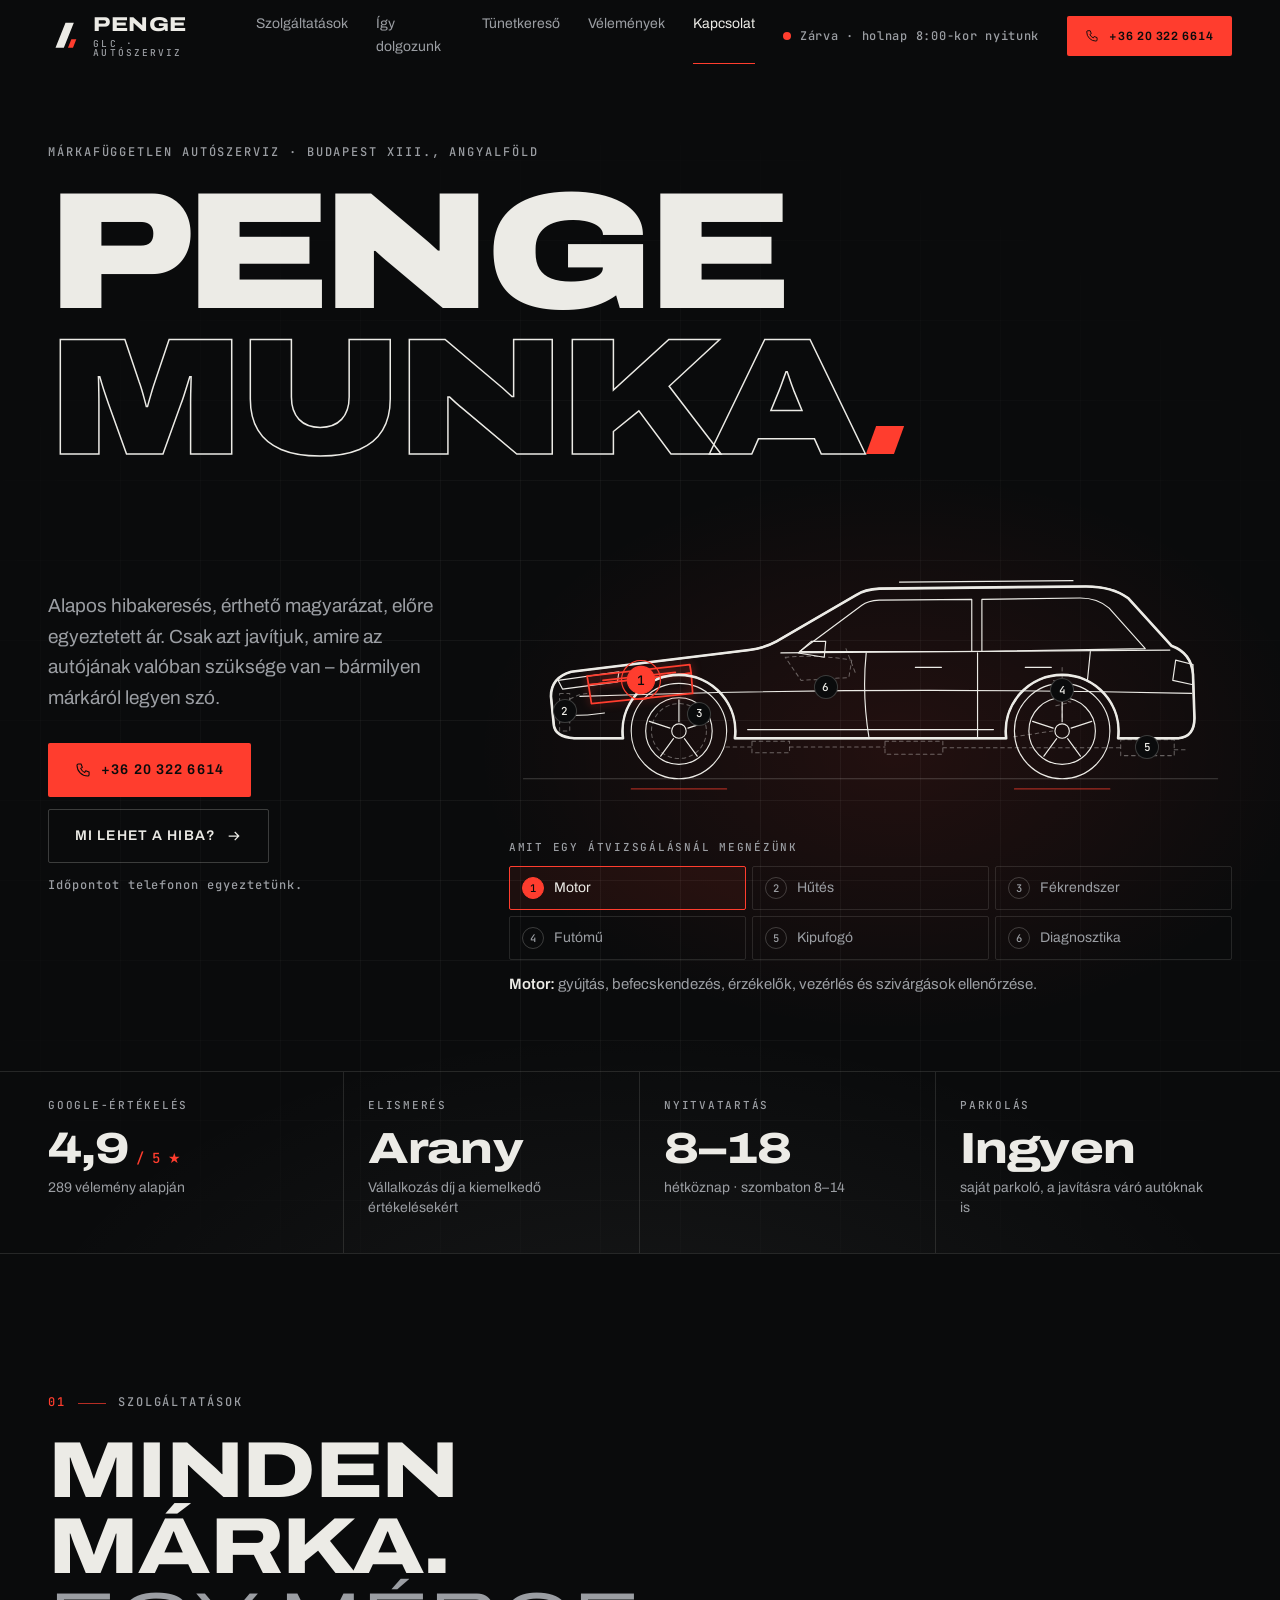
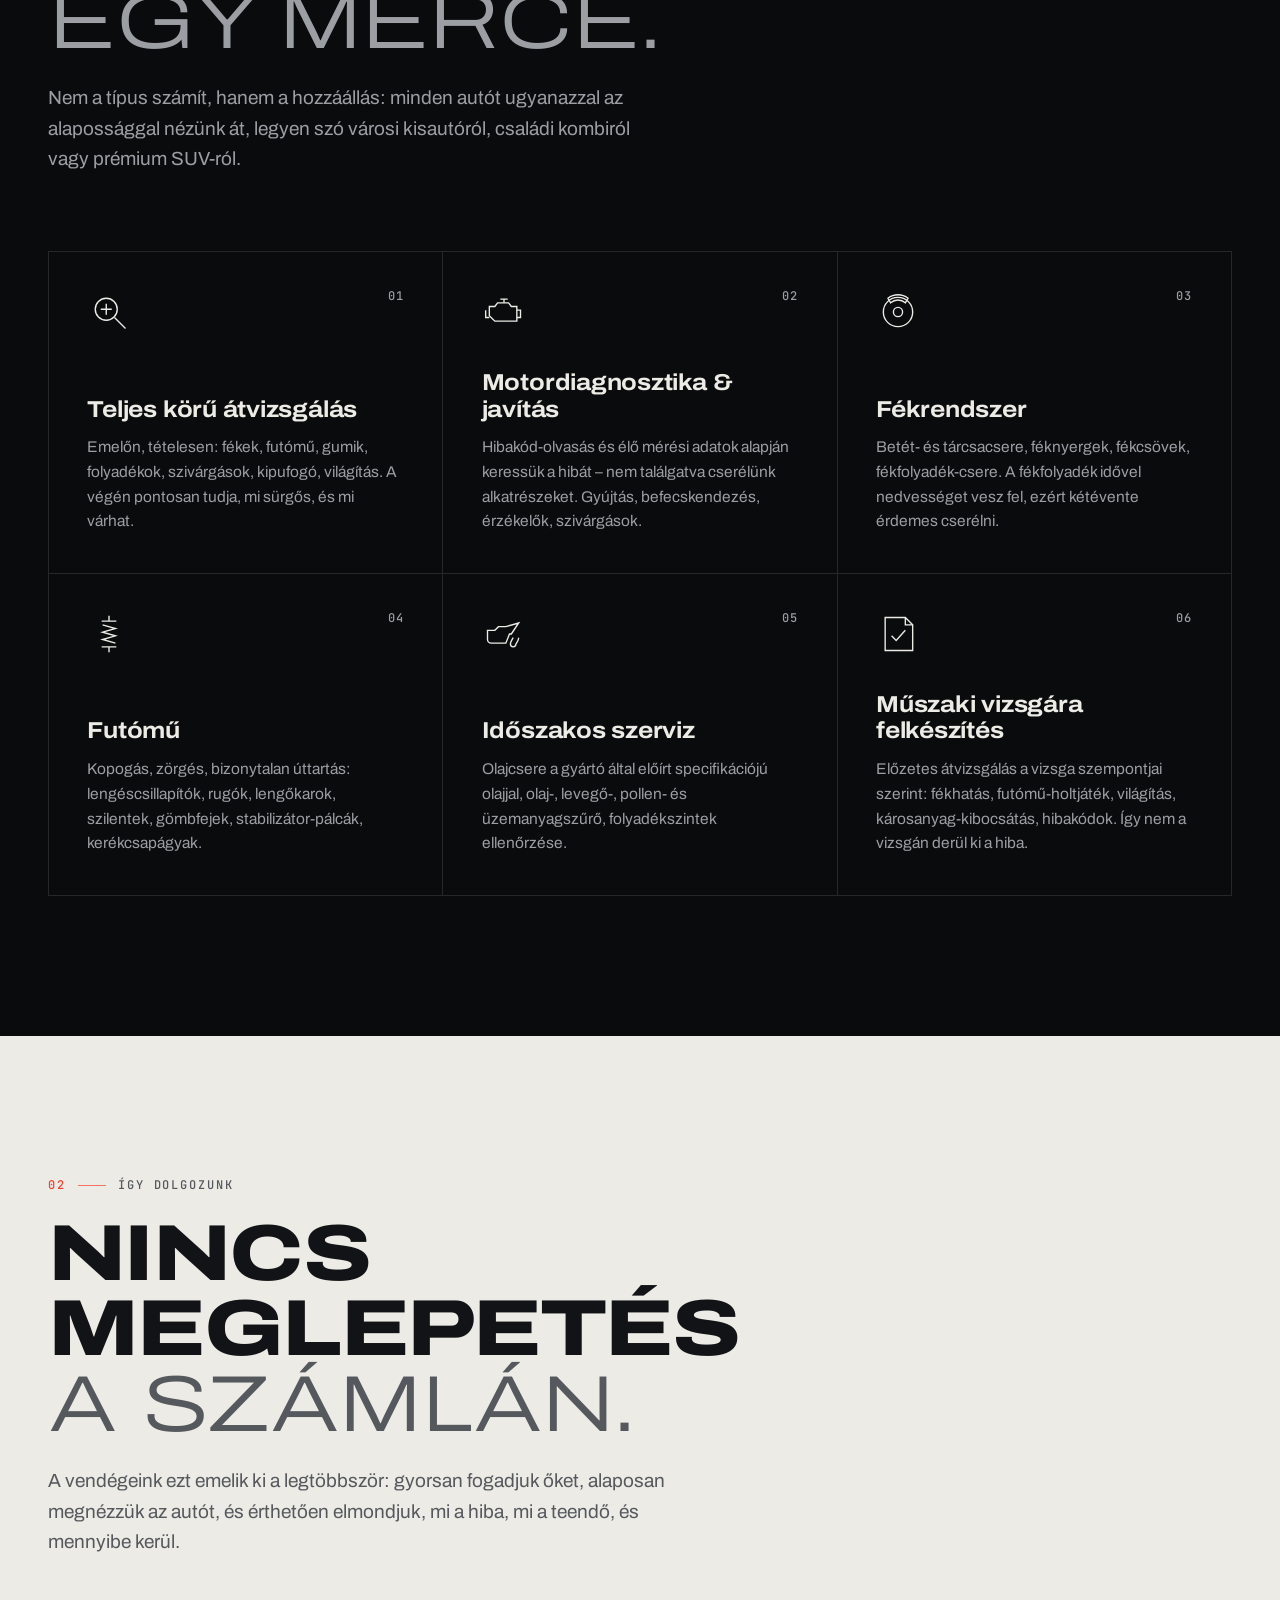
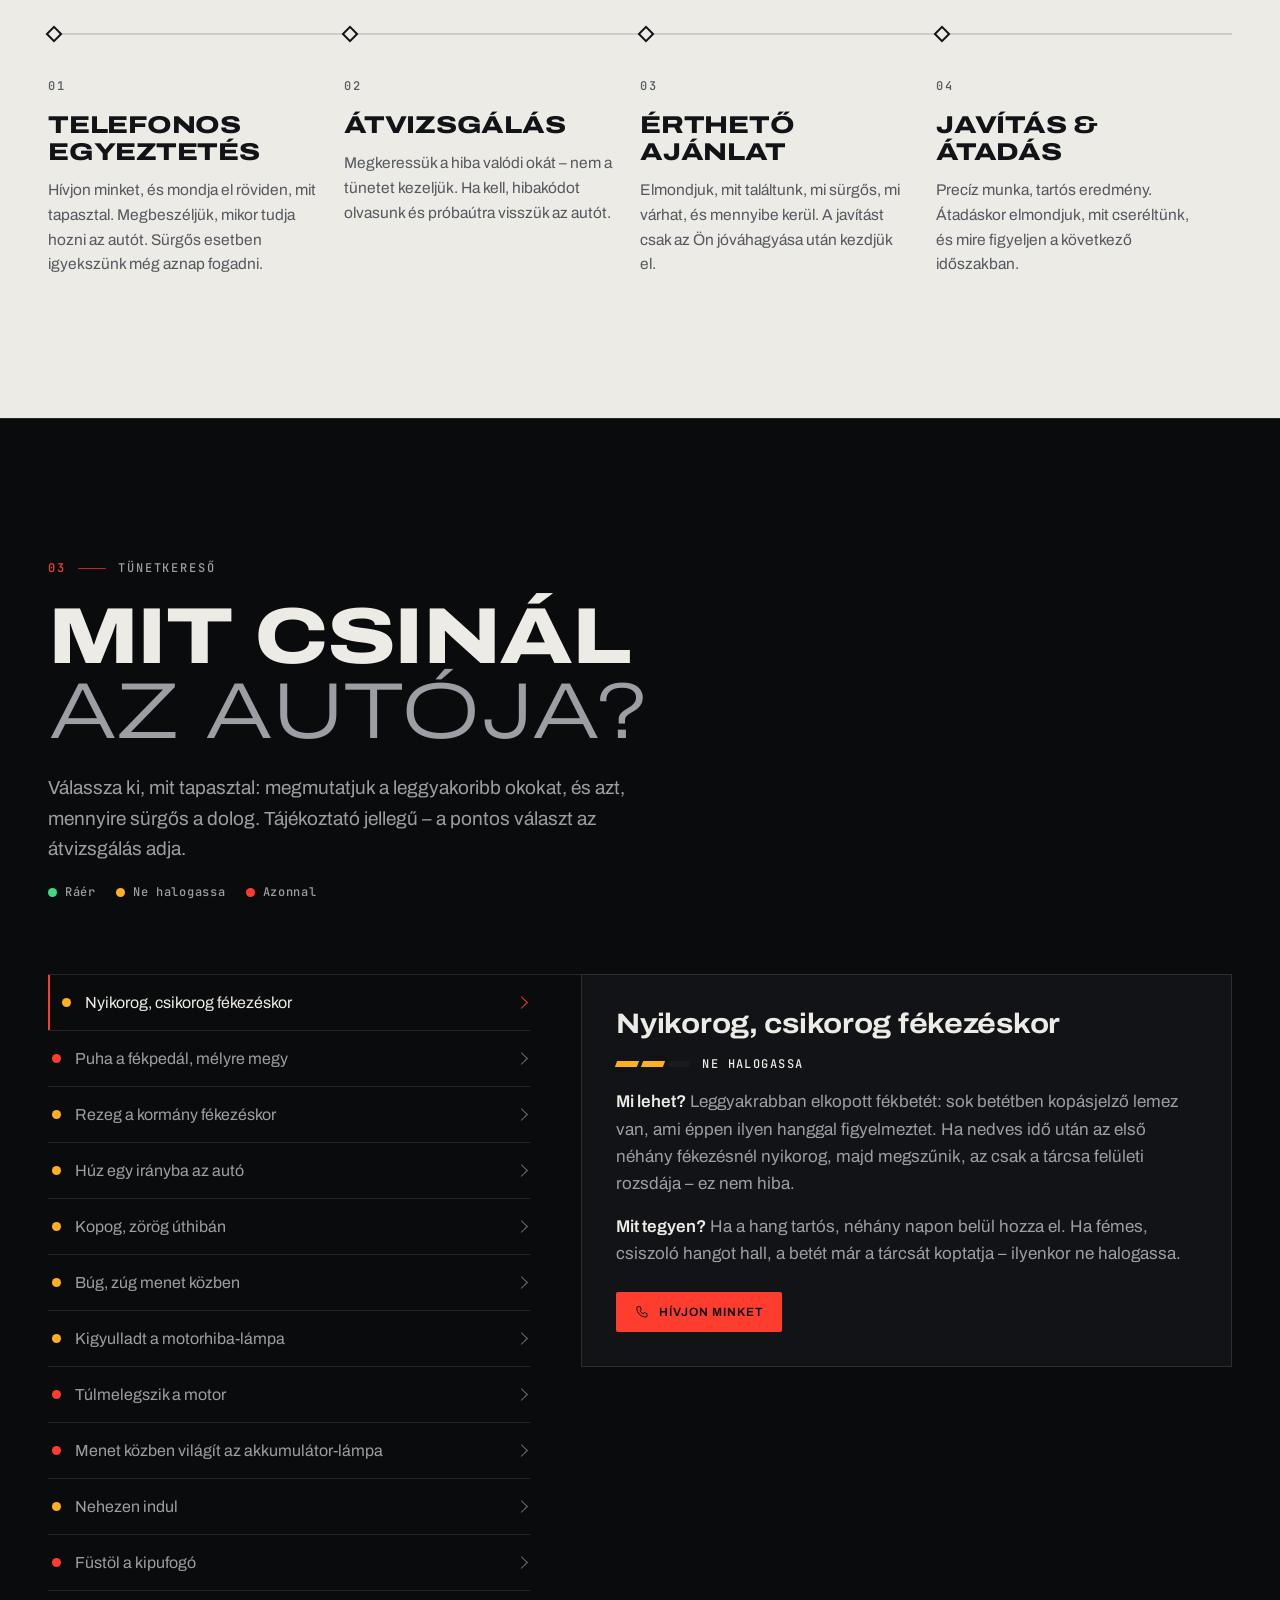
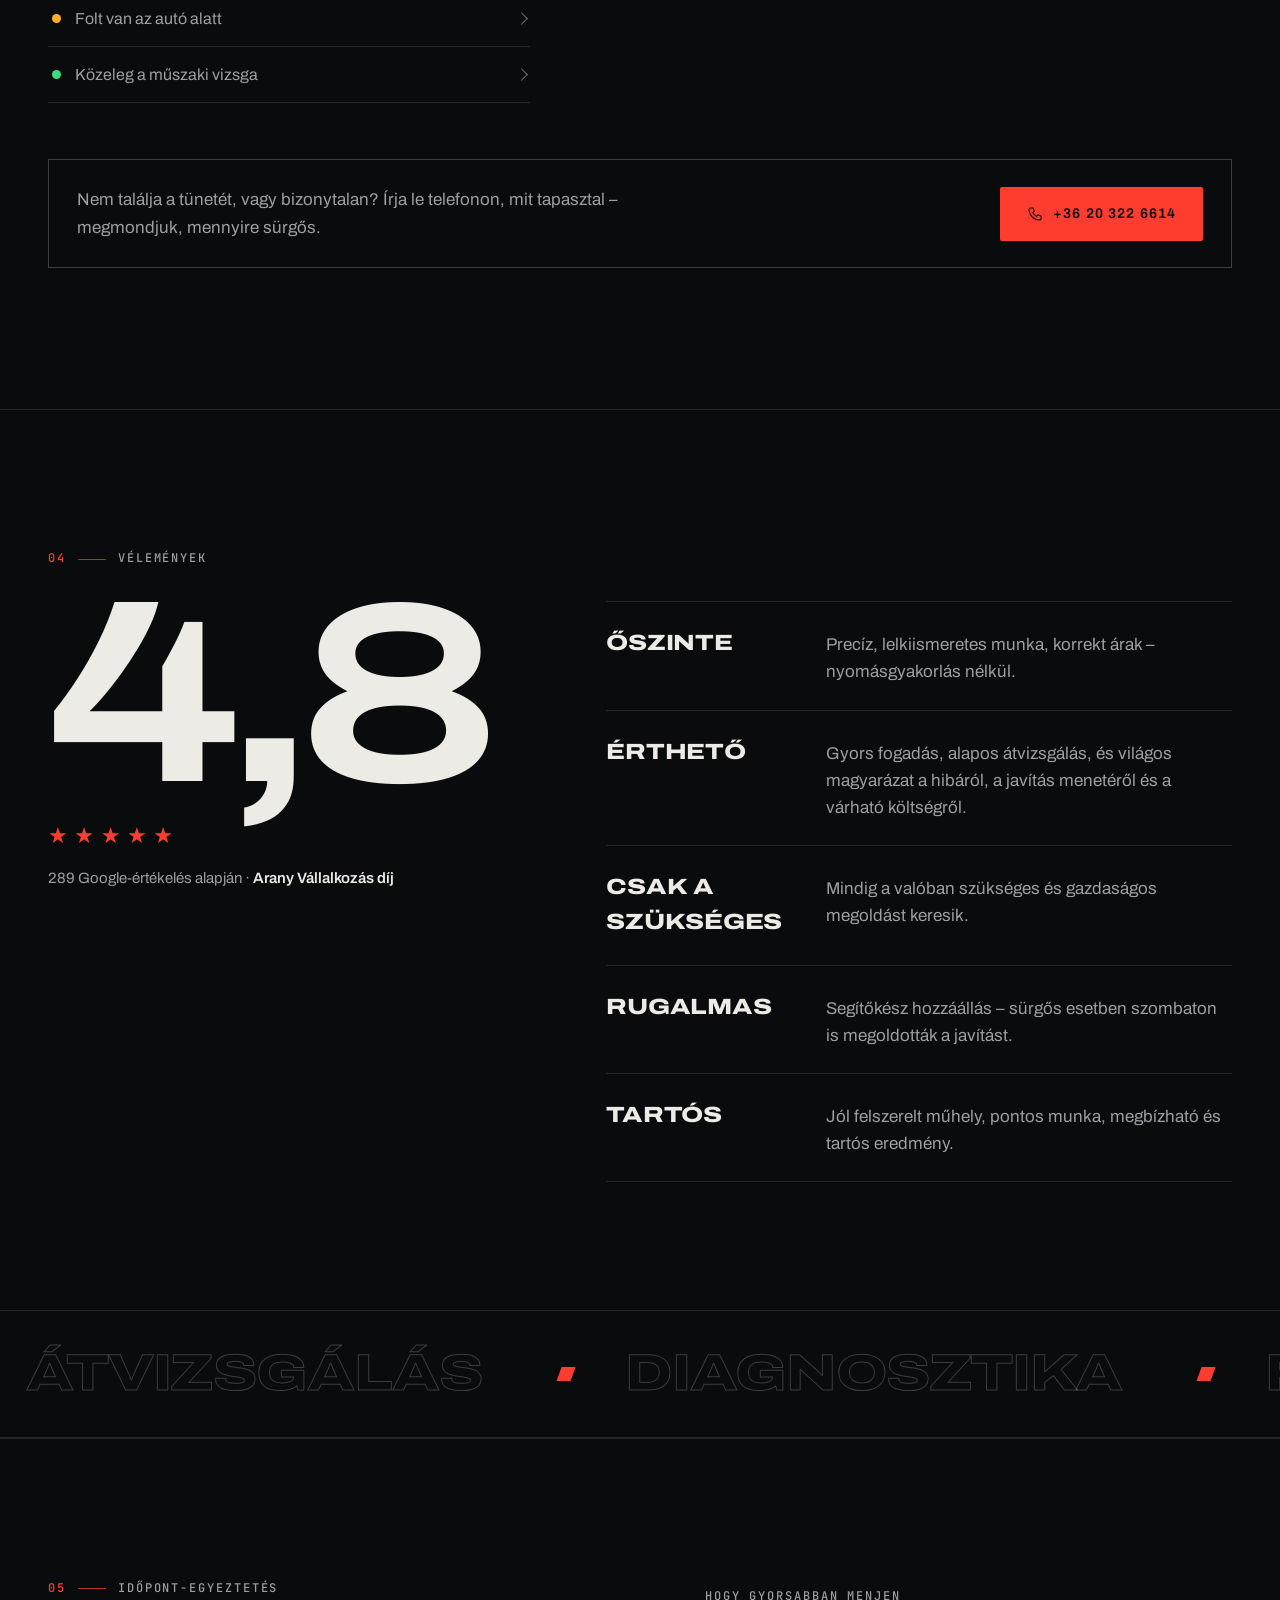
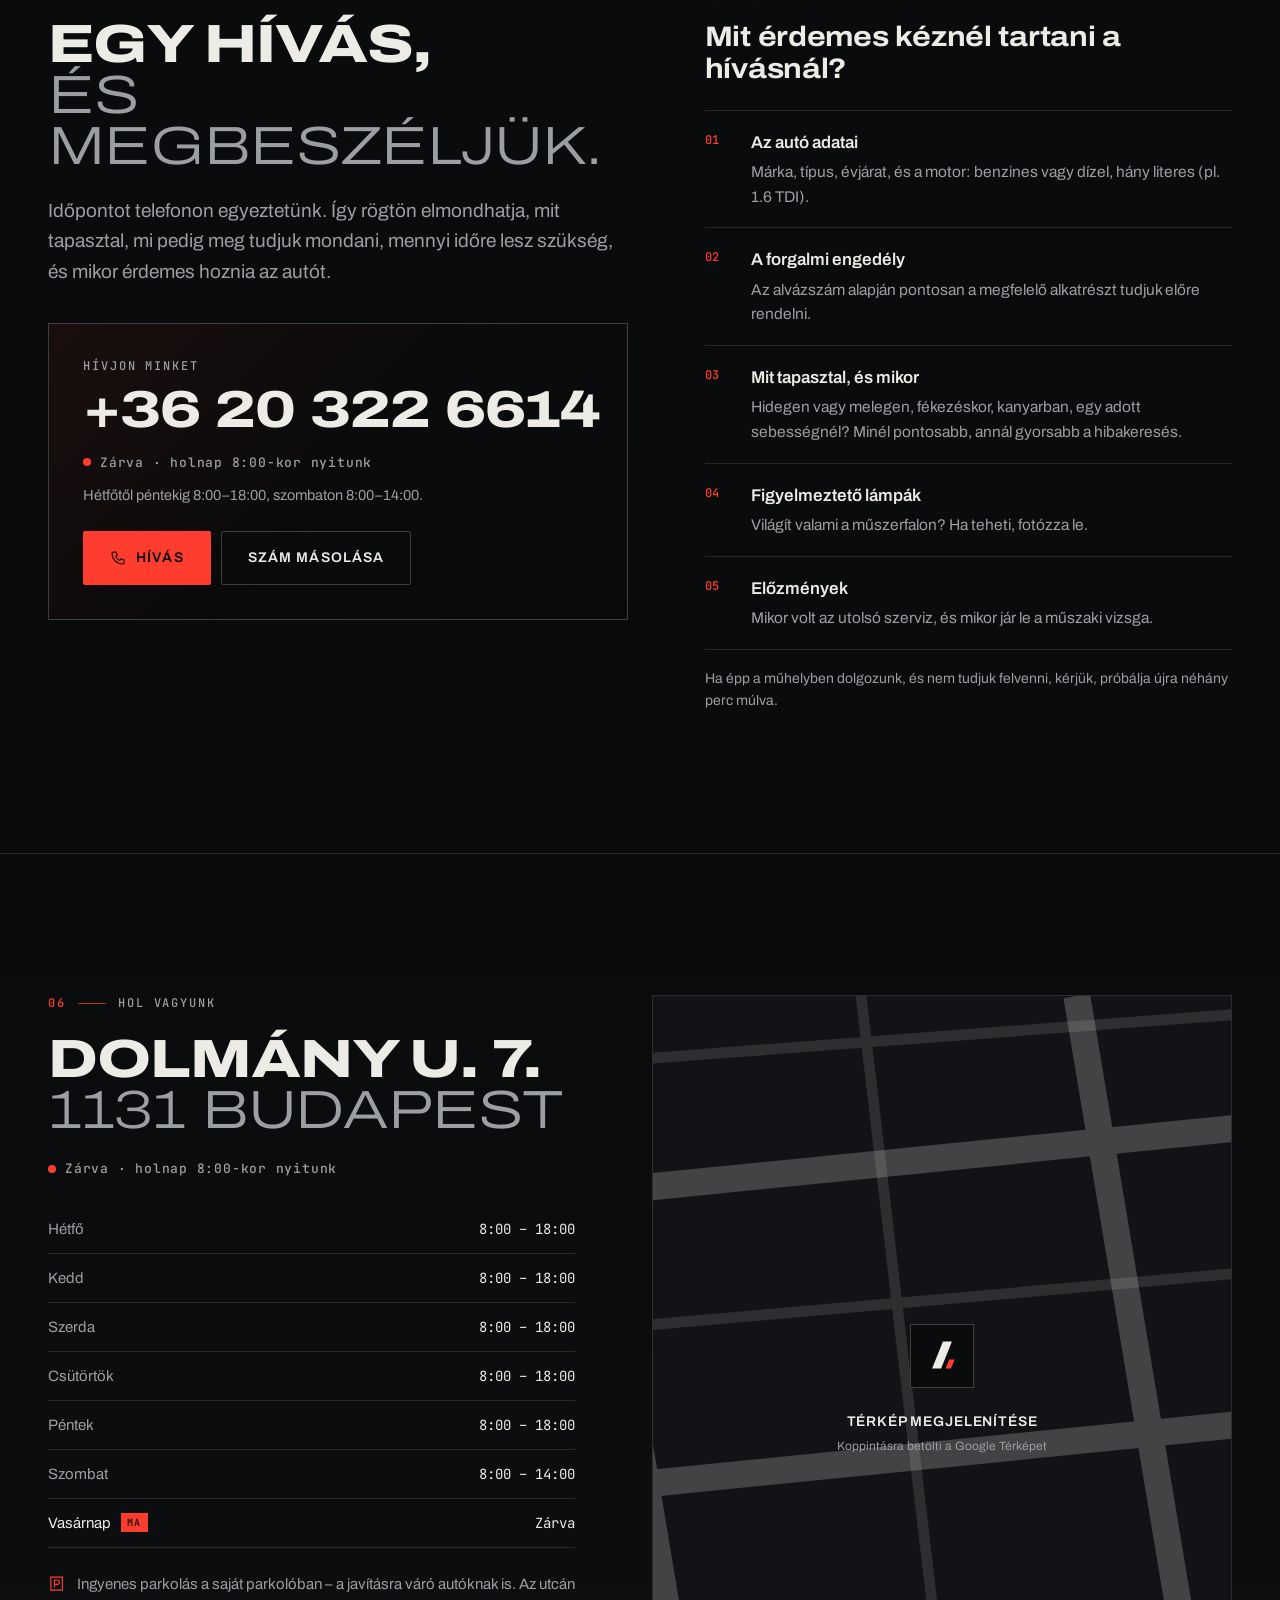
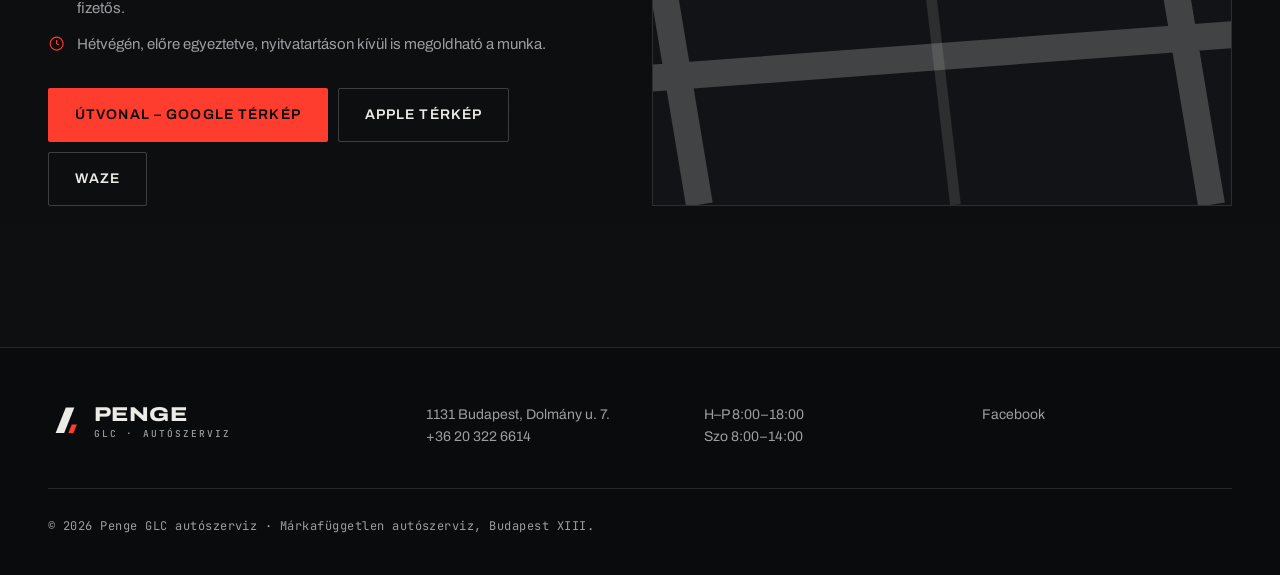
==== commit 1243a522: "Telefonos időpont-egyeztetés, feliratozott SUV-tervrajz, szakmailag átírt szövegek - az időpontkérő " ====
--- a/public/index.html
+++ b/public/index.html
@@ -3,12 +3,13 @@
 <head>
   <meta charset="utf-8">
   <meta name="viewport" content="width=device-width, initial-scale=1, viewport-fit=cover">
-  <title>Penge GLC autószerviz – márkafüggetlen autószerviz a XIII. kerületben</title>
-  <meta name="description" content="Márkafüggetlen autószerviz Angyalföldön: átvizsgálás, motordiagnosztika, fék és futómű. Érthető árajánlat, csak a szükséges munka. 4,9 ★ a Google-on. 1131 Budapest, Dolmány u. 7. · +36 20 322 6614">
+  <title>Penge GLC autószerviz – márkafüggetlen autószerviz, Budapest XIII. kerület</title>
+  <meta name="description" content="Márkafüggetlen autószerviz Angyalföldön: átvizsgálás, motordiagnosztika, fék- és futóműjavítás, időszakos szerviz. Érthető árajánlat, csak a szükséges munka. 4,9 ★ a Google-on. Időpont telefonon: +36 20 322 6614 · 1131 Budapest, Dolmány u. 7.">
   <meta name="theme-color" content="#0a0b0c">
+  <meta name="format-detection" content="telephone=no">
   <meta property="og:type" content="website">
   <meta property="og:title" content="Penge GLC autószerviz – Budapest XIII.">
-  <meta property="og:description" content="Penge munka. Márkafüggetlen autószerviz a Dolmány utcában – érthető árajánlat, csak a szükséges javítás.">
+  <meta property="og:description" content="Penge munka. Márkafüggetlen autószerviz a Dolmány utcában – érthető árajánlat, csak a szükséges javítás. Időpont telefonon: +36 20 322 6614.">
   <meta property="og:image" content="assets/og.jpg">
   <meta property="og:locale" content="hu_HU">
   <meta name="twitter:card" content="summary_large_image">
@@ -22,7 +23,7 @@
     "@context": "https://schema.org",
     "@type": "AutoRepair",
     "name": "Penge GLC autószerviz",
-    "description": "Márkafüggetlen autószerviz: átvizsgálás, motordiagnosztika, fék- és futóműjavítás.",
+    "description": "Márkafüggetlen autószerviz: átvizsgálás, motordiagnosztika, fék- és futóműjavítás, időszakos szerviz, műszaki vizsgára felkészítés.",
     "telephone": "+36203226614",
     "image": "assets/og.jpg",
     "address": {
@@ -56,10 +57,10 @@
       <a href="#tunetek">Tünetkereső</a>
       <a href="#velemenyek">Vélemények</a>
       <a href="#kapcsolat">Kapcsolat</a>
-      <a class="nav__menu-cta" href="#idopont">Időpontot kérek</a>
+      <a class="nav__menu-cta" href="tel:+36203226614" data-phone-link>Hívás: <span data-phone-text>+36 20 322 6614</span></a>
     </nav>
     <span class="status" data-status><span class="status__dot"></span><span data-status-text>H–P 8–18 · Szo 8–14</span></span>
-    <a class="btn btn--accent btn--sm nav__cta" href="#idopont">Időpont</a>
+    <a class="btn btn--accent btn--sm nav__cta" href="tel:+36203226614" data-phone-link><svg class="i" aria-hidden="true"><use href="#i-phone"/></svg><span data-phone-text>+36 20 322 6614</span></a>
     <button class="nav__toggle" type="button" aria-expanded="false" aria-controls="menu" aria-label="Menü">
       <span></span><span></span>
     </button>
@@ -73,82 +74,140 @@
       <div class="hero__grid" aria-hidden="true"></div>
 
       <div class="hero__inner wrap">
-        <p class="eyebrow hero__eyebrow" data-rise>Márkafüggetlen autószerviz · Budapest XIII.</p>
-        <h1 class="hero__title">
+        <p class="eyebrow hero__eyebrow" data-rise>Márkafüggetlen autószerviz · Budapest XIII., Angyalföld</p>
+        <h1 class="hero__title" aria-label="Penge munka">
           <span class="line" data-rise><span>Penge</span></span>
           <span class="line" data-rise><span>munka</span></span>
         </h1>
         <div class="hero__copy">
           <p class="hero__lead" data-rise>
-            Alapos átvizsgálás, érthető magyarázat, előre megbeszélt ár – és csak az a javítás, amire tényleg szükség van.
-            Angyalföldön, a Dolmány utcában.
+            Alapos hibakeresés, érthető magyarázat, előre egyeztetett ár. Csak azt javítjuk, amire az autójának valóban
+            szüksége van – bármilyen márkáról legyen szó.
           </p>
           <div class="hero__actions" data-rise>
-            <a class="btn btn--accent" href="#idopont">Időpontot kérek <svg class="i" aria-hidden="true"><use href="#i-arrow"/></svg></a>
-            <a class="btn btn--ghost" href="tel:+36203226614" data-phone-link><svg class="i" aria-hidden="true"><use href="#i-phone"/></svg> <span data-phone-text>+36 20 322 6614</span></a>
+            <a class="btn btn--accent" href="tel:+36203226614" data-phone-link><svg class="i" aria-hidden="true"><use href="#i-phone"/></svg><span data-phone-text>+36 20 322 6614</span></a>
+            <a class="btn btn--ghost" href="#tunetek">Mi lehet a hiba? <svg class="i" aria-hidden="true"><use href="#i-arrow"/></svg></a>
           </div>
-        </div>
-
-        <!-- Az autó tervrajza kódból készül: nincs szükség fotóra -->
-        <div class="blueprint" aria-hidden="true">
+          <p class="hero__note" data-rise>Időpontot telefonon egyeztetünk.</p>
+        </div>
+
+        <!-- Az autó tervrajza kódból készül: átlátszó rétegként mutatja, mit nézünk át.
+             A számozott jelölések (pin) és a lista (parts) data-part értéke köti össze őket. -->
+        <figure class="blueprint" data-rise>
           <div class="blueprint__stage">
-            <svg class="blueprint__svg" viewBox="0 0 1000 420" data-blueprint>
+            <svg class="blueprint__svg" viewBox="0 0 1000 440" aria-hidden="true" data-blueprint>
               <defs>
                 <linearGradient id="sweep" gradientUnits="userSpaceOnUse" x1="-300" y1="0" x2="0" y2="0">
                   <stop offset="0" stop-color="#ff3d2e" stop-opacity="0"/>
-                  <stop offset=".5" stop-color="#ff3d2e" stop-opacity=".95"/>
+                  <stop offset=".5" stop-color="#ff3d2e" stop-opacity=".9"/>
                   <stop offset="1" stop-color="#ff3d2e" stop-opacity="0"/>
-                  <animateTransform attributeName="gradientTransform" type="translate" from="0 0" to="1600 0" dur="5.5s" begin="2.4s" repeatCount="indefinite"/>
+                  <animateTransform attributeName="gradientTransform" type="translate" from="0 0" to="1600 0" dur="6s" begin="2.6s" repeatCount="indefinite"/>
                 </linearGradient>
               </defs>
+
+              <!-- Talaj és a gumik szélessége -->
               <g class="bp-ground bp-draw">
-                <path d="M20 358 H980" pathLength="1"/>
-                <path d="M160 372 H300 M700 372 H840" pathLength="1" class="bp-dim"/>
+                <path pathLength="1" d="M20 380 H980"/>
+                <path pathLength="1" class="bp-dim" d="M169 394 H301 M699 394 H831"/>
               </g>
+
+              <!-- Karosszéria (SUV) -->
               <g class="bp-body bp-draw">
-                <path class="bp-outline" pathLength="1" d="M58 296 L52 252 Q50 222 88 212 L330 186 Q350 184 366 176 L470 114 Q480 108 500 107 L790 104 Q815 104 830 116 L910 170 Q938 180 940 214 L942 268 Q942 296 918 298 L840 298 A70 70 0 0 0 700 298 L300 298 A70 70 0 0 0 160 298 Z"/>
-                <path pathLength="1" d="M392 178 L478 124 Q486 119 500 119 L640 118 L640 178 Z"/>
-                <path pathLength="1" d="M654 178 L654 118 L782 117 Q800 117 812 128 L862 176 Z"/>
-                <path pathLength="1" d="M366 182 L905 180"/>
-                <path pathLength="1" d="M90 250 Q500 236 936 246"/>
-                <path pathLength="1" d="M500 180 L506 296 M650 180 L650 296 M800 180 L806 272"/>
-                <path pathLength="1" d="M560 200 H596 M708 200 H744"/>
-                <path pathLength="1" d="M72 224 L148 214 L146 228 L78 236 Z"/>
-                <path pathLength="1" d="M920 192 L940 196 L940 222 L916 218 Z"/>
-                <path pathLength="1" d="M384 180 L404 168 L420 168 L418 186 L392 188 Z"/>
+                <path pathLength="1" class="bp-outline" d="M62 306 L58 266 Q58 240 86 232 L332 202 Q354 199 370 190 L480 126 Q492 118 512 117 L798 114 Q834 114 856 130 L916 196 Q944 206 946 236 L948 296 Q948 322 926 324 L842.4 324 A78 78 0 1 0 687.6 324 L312.4 324 A78 78 0 1 0 157.6 324 L90 324 Q64 322 62 306 Z"/>
+                <path pathLength="1" d="M402 204 L488 140 Q496 134 512 133 L640 132 L640 204 Z"/>
+                <path pathLength="1" d="M654 204 L654 132 L790 130 Q814 130 830 144 L880 200 Z"/>
+                <path pathLength="1" d="M376 206 L914 202"/>
+                <path pathLength="1" d="M98 266 Q500 252 944 262"/>
+                <path pathLength="1" d="M330 312 L670 312"/>
+                <path pathLength="1" d="M494 206 Q488 264 498 324 M648 206 L648 324 M804 204 L800 244"/>
+                <path pathLength="1" d="M562 226 H598 M714 226 H750"/>
+                <path pathLength="1" d="M540 108 L780 106"/>
+                <path pathLength="1" d="M400 206 L418 190 L438 190 L436 212 Z"/>
+                <path pathLength="1" d="M68 244 L152 232 L150 246 L74 256 Z"/>
+                <path pathLength="1" d="M64 292 Q100 294 132 289"/>
+                <path pathLength="1" d="M922 216 L946 222 L946 250 L918 244 Z"/>
               </g>
+
+              <!-- Kerekek: gumi, felni, agy, küllők -->
               <g class="bp-wheels bp-draw">
-                <circle cx="230" cy="300" r="56" pathLength="1"/>
-                <circle cx="230" cy="300" r="36" pathLength="1"/>
-                <circle cx="230" cy="300" r="9" pathLength="1"/>
-                <circle cx="770" cy="300" r="56" pathLength="1"/>
-                <circle cx="770" cy="300" r="36" pathLength="1"/>
-                <circle cx="770" cy="300" r="9" pathLength="1"/>
-                <path pathLength="1" d="M230 264 V291 M230 309 V336 M194 300 H221 M239 300 H266 M770 264 V291 M770 309 V336 M734 300 H761 M779 300 H806"/>
-                <path class="bp-caliper" pathLength="1" d="M198 272 A40 40 0 0 1 222 261"/>
+                <circle pathLength="1" cx="235" cy="314" r="66"/>
+                <circle pathLength="1" cx="235" cy="314" r="46"/>
+                <circle pathLength="1" cx="235" cy="314" r="10"/>
+                <path pathLength="1" d="M235 301 L235 271 M247.4 310 L275.9 300.7 M242.6 324.5 L260.3 348.8 M227.4 324.5 L209.7 348.8 M222.6 310 L194.1 300.7"/>
+                <circle pathLength="1" cx="765" cy="314" r="66"/>
+                <circle pathLength="1" cx="765" cy="314" r="46"/>
+                <circle pathLength="1" cx="765" cy="314" r="10"/>
+                <path pathLength="1" d="M765 301 L765 271 M777.4 310 L805.9 300.7 M772.6 324.5 L790.3 348.8 M757.4 324.5 L739.7 348.8 M752.6 310 L724.1 300.7"/>
               </g>
-              <path class="bp-sweep" d="M58 296 L52 252 Q50 222 88 212 L330 186 Q350 184 366 176 L470 114 Q480 108 500 107 L790 104 Q815 104 830 116 L910 170 Q938 180 940 214 L942 268 Q942 296 918 298 L840 298 A70 70 0 0 0 700 298 L300 298 A70 70 0 0 0 160 298 Z" stroke="url(#sweep)"/>
-              <g class="bp-leads bp-draw">
-                <path pathLength="1" d="M210 206 L150 120 H40"/>
-                <path pathLength="1" d="M440 160 L500 56 H640"/>
-                <path pathLength="1" d="M230 300 L300 404 H420"/>
-                <path pathLength="1" d="M770 344 L840 404 H970"/>
+
+              <!-- Átlátszó réteg: az alkatrészek, amiket átnézünk -->
+              <g class="bp-parts">
+                <g class="bp-part" data-part="motor">
+                  <path d="M108 238 L250 222 L252 234 L110 250 Z"/>
+                  <path d="M110 250 L252 234 L254 262 L114 276 Z"/>
+                  <path d="M130 244 L230 233"/>
+                </g>
+                <g class="bp-part" data-part="hutes">
+                  <path d="M70 262 H84 V314 H70 Z"/>
+                  <path d="M70 275 H84 M70 288 H84 M70 301 H84"/>
+                  <path d="M84 270 Q98 262 110 262"/>
+                </g>
+                <g class="bp-part" data-part="fek">
+                  <circle cx="235" cy="314" r="38"/>
+                  <path class="bp-caliper" d="M253 282.8 A36 36 0 0 1 268.8 301.7"/>
+                </g>
+                <g class="bp-part" data-part="futomu">
+                  <path d="M765 226 V240 M753 244 L777 250 L753 256 L777 262 L753 268 L777 274 L753 280 M765 280 V300"/>
+                  <path d="M698 322 L752 314"/>
+                </g>
+                <g class="bp-part" data-part="kipufogo">
+                  <path d="M300 336 H336 M388 336 H520 M600 337 H846 M920 340 H940"/>
+                  <path d="M336 328 H388 V344 H336 Z"/>
+                  <path d="M520 328 H600 V346 H520 Z"/>
+                  <path d="M846 326 H920 V348 H846 Z"/>
+                </g>
+                <g class="bp-part" data-part="diag">
+                  <path d="M382 212 Q430 208 474 216 L470 240 L404 244 Z"/>
+                  <path d="M430 250 H446 V258 H430 Z"/>
+                  <path d="M466 200 L480 236"/>
+                </g>
               </g>
-              <g class="bp-points">
-                <circle cx="210" cy="206" r="5"/>
-                <circle cx="230" cy="300" r="5"/>
-                <circle cx="770" cy="344" r="5"/>
-                <circle cx="440" cy="160" r="5"/>
-              </g>
+
+              <path class="bp-sweep" stroke="url(#sweep)" d="M62 306 L58 266 Q58 240 86 232 L332 202 Q354 199 370 190 L480 126 Q492 118 512 117 L798 114 Q834 114 856 130 L916 196 Q944 206 946 236 L948 296 Q948 322 926 324 L842.4 324 A78 78 0 1 0 687.6 324 L312.4 324 A78 78 0 1 0 157.6 324 L90 324 Q64 322 62 306 Z"/>
             </svg>
-            <div class="callouts">
-              <span class="callout" style="--x:4%;--y:28.6%">Motor</span>
-              <span class="callout" style="--x:50%;--y:13.3%">Diagnosztika</span>
-              <span class="callout" style="--x:30%;--y:96.2%">Fék</span>
-              <span class="callout" style="--x:84%;--y:96.2%">Futómű</span>
+
+            <!-- Számozott jelölések (a helyük a rajz szélességének / magasságának %-ában) -->
+            <div class="pins" aria-hidden="true">
+              <span class="pin" data-part="motor" style="--x:18.2%;--y:55.5%">1</span>
+              <span class="pin" data-part="hutes" style="--x:7.7%;--y:65.2%">2</span>
+              <span class="pin" data-part="fek" style="--x:26.3%;--y:66.1%">3</span>
+              <span class="pin" data-part="futomu" style="--x:76.5%;--y:58.6%">4</span>
+              <span class="pin" data-part="kipufogo" style="--x:88.3%;--y:76.6%">5</span>
+              <span class="pin" data-part="diag" style="--x:43.8%;--y:57.7%">6</span>
             </div>
           </div>
-        </div>
+
+          <figcaption class="parts">
+            <p class="parts__title">Amit egy átvizsgálásnál megnézünk</p>
+            <ol class="parts__list">
+              <li><button type="button" data-part-btn="motor" aria-pressed="false"><span class="parts__no">1</span>Motor</button></li>
+              <li><button type="button" data-part-btn="hutes" aria-pressed="false"><span class="parts__no">2</span>Hűtés</button></li>
+              <li><button type="button" data-part-btn="fek" aria-pressed="false"><span class="parts__no">3</span>Fékrendszer</button></li>
+              <li><button type="button" data-part-btn="futomu" aria-pressed="false"><span class="parts__no">4</span>Futómű</button></li>
+              <li><button type="button" data-part-btn="kipufogo" aria-pressed="false"><span class="parts__no">5</span>Kipufogó</button></li>
+              <li><button type="button" data-part-btn="diag" aria-pressed="false"><span class="parts__no">6</span>Diagnosztika</button></li>
+            </ol>
+            <!-- A leírások: a kiválasztott elemé látszik (JavaScript nélkül mind) -->
+            <div class="parts__descs" aria-live="polite">
+              <p data-part-desc="motor"><b>Motor:</b> gyújtás, befecskendezés, érzékelők, vezérlés és szivárgások ellenőrzése.</p>
+              <p data-part-desc="hutes"><b>Hűtés:</b> hűtő, vízpumpa, termosztát, csövek, és a hűtőfolyadék fagyáspontja.</p>
+              <p data-part-desc="fek"><b>Fékrendszer:</b> betétek és tárcsák vastagsága, féknyergek, fékcsövek, fékfolyadék.</p>
+              <p data-part-desc="futomu"><b>Futómű:</b> lengéscsillapítók, rugók, lengőkarok, gömbfejek, szilentek, kerékcsapágyak.</p>
+              <p data-part-desc="kipufogo"><b>Kipufogó:</b> katalizátor, dobok, tömítések és rögzítések – szivárgás, zörgés.</p>
+              <p data-part-desc="diag"><b>Diagnosztika:</b> hibakód-olvasás az OBD-csatlakozón, élő mérési adatok.</p>
+            </div>
+          </figcaption>
+        </figure>
       </div>
 
       <dl class="facts wrap">
@@ -158,7 +217,7 @@
         </div>
         <div class="fact" data-rise>
           <dt>Elismerés</dt>
-          <dd><b class="fact__word">Arany</b><small>Vállalkozás díj – a legjobban értékelt cégeknek</small></dd>
+          <dd><b class="fact__word">Arany</b><small>Vállalkozás díj a kiemelkedő értékelésekért</small></dd>
         </div>
         <div class="fact" data-rise>
           <dt>Nyitvatartás</dt>
@@ -178,7 +237,7 @@
           <p class="eyebrow"><span class="num">01</span> Szolgáltatások</p>
           <h2 class="h2">Minden márka.<br><em>Egy mérce.</em></h2>
           <p class="section__lead">Nem a típus számít, hanem a hozzáállás: minden autót ugyanazzal az alapossággal nézünk át,
-            legyen szó városi kisautóról vagy prémium SUV-ról.</p>
+            legyen szó városi kisautóról, családi kombiról vagy prémium SUV-ról.</p>
         </header>
 
         <div class="services">
@@ -186,37 +245,37 @@
             <svg class="svc__icon" viewBox="0 0 48 48" aria-hidden="true"><use href="#s-inspect"/></svg>
             <p class="svc__no">01</p>
             <h3>Teljes körű átvizsgálás</h3>
-            <p>Felemelt autó, tételes ellenőrzés az alvázig. Előre tudod, mire lesz szükség – és mire nem.</p>
+            <p>Emelőn, tételesen: fékek, futómű, gumik, folyadékok, szivárgások, kipufogó, világítás. A végén pontosan tudja, mi sürgős, és mi várhat.</p>
           </article>
           <article class="svc" data-reveal>
             <svg class="svc__icon" viewBox="0 0 48 48" aria-hidden="true"><use href="#s-engine"/></svg>
             <p class="svc__no">02</p>
-            <h3>Motor &amp; diagnosztika</h3>
-            <p>Hibakód-olvasás, hibakeresés és motorjavítás. Nem cserélgetünk találgatva: előbb megtaláljuk az okot.</p>
+            <h3>Motordiagnosztika &amp; javítás</h3>
+            <p>Hibakód-olvasás és élő mérési adatok alapján keressük a hibát – nem találgatva cserélünk alkatrészeket. Gyújtás, befecskendezés, érzékelők, szivárgások.</p>
           </article>
           <article class="svc" data-reveal>
             <svg class="svc__icon" viewBox="0 0 48 48" aria-hidden="true"><use href="#s-brake"/></svg>
             <p class="svc__no">03</p>
             <h3>Fékrendszer</h3>
-            <p>Betét, tárcsa, nyereg, fékfolyadék. Mert a biztonságon nem spórolunk – de feleslegesen sem cserélünk.</p>
+            <p>Betét- és tárcsacsere, féknyergek, fékcsövek, fékfolyadék-csere. A fékfolyadék idővel nedvességet vesz fel, ezért kétévente érdemes cserélni.</p>
           </article>
           <article class="svc" data-reveal>
             <svg class="svc__icon" viewBox="0 0 48 48" aria-hidden="true"><use href="#s-suspension"/></svg>
             <p class="svc__no">04</p>
             <h3>Futómű</h3>
-            <p>Kopogás, zörgés, húzó kormány: lengéscsillapító, lengőkar, szilentek, gömbfejek, stabilizátor.</p>
+            <p>Kopogás, zörgés, bizonytalan úttartás: lengéscsillapítók, rugók, lengőkarok, szilentek, gömbfejek, stabilizátor-pálcák, kerékcsapágyak.</p>
           </article>
           <article class="svc" data-reveal>
             <svg class="svc__icon" viewBox="0 0 48 48" aria-hidden="true"><use href="#s-oil"/></svg>
             <p class="svc__no">05</p>
             <h3>Időszakos szerviz</h3>
-            <p>Olaj- és szűrőcsere, folyadékok, ékszíj – a gyártói előírás szerint, megfelelő minőségű alkatrészekkel.</p>
+            <p>Olajcsere a gyártó által előírt specifikációjú olajjal, olaj-, levegő-, pollen- és üzemanyagszűrő, folyadékszintek ellenőrzése.</p>
           </article>
           <article class="svc" data-reveal>
             <svg class="svc__icon" viewBox="0 0 48 48" aria-hidden="true"><use href="#s-check"/></svg>
             <p class="svc__no">06</p>
             <h3>Műszaki vizsgára felkészítés</h3>
-            <p>Előzetes átnézés, hogy ne a vizsgán derüljön ki a hiba. Motor-, fék- és futómű-ellenőrzés egy menetben.</p>
+            <p>Előzetes átvizsgálás a vizsga szempontjai szerint: fékhatás, futómű-holtjáték, világítás, károsanyag-kibocsátás, hibakódok. Így nem a vizsgán derül ki a hiba.</p>
           </article>
         </div>
       </div>
@@ -228,30 +287,30 @@
         <header class="section__head" data-reveal>
           <p class="eyebrow"><span class="num">02</span> Így dolgozunk</p>
           <h2 class="h2">Nincs meglepetés<br><em>a számlán.</em></h2>
-          <p class="section__lead">A vendégeink ezt emelik ki a legtöbbször: gyorsan fogadunk, alaposan megnézzük az autót,
-            és érthetően elmondjuk, mi a hiba, mi a teendő és mennyibe kerül.</p>
+          <p class="section__lead">A vendégeink ezt emelik ki a legtöbbször: gyorsan fogadjuk őket, alaposan megnézzük az autót,
+            és érthetően elmondjuk, mi a hiba, mi a teendő, és mennyibe kerül.</p>
         </header>
 
         <ol class="steps" data-steps>
           <li class="step" data-reveal>
             <span class="step__no">01</span>
-            <h3>Fogadás</h3>
-            <p>Hívsz vagy írsz, megbeszéljük az időpontot. Sürgős esetben – ha belefér – akár aznap.</p>
+            <h3>Telefonos egyeztetés</h3>
+            <p>Hívjon minket, és mondja el röviden, mit tapasztal. Megbeszéljük, mikor tudja hozni az autót. Sürgős esetben igyekszünk még aznap fogadni.</p>
           </li>
           <li class="step" data-reveal>
             <span class="step__no">02</span>
             <h3>Átvizsgálás</h3>
-            <p>Megkeressük a hiba valódi okát. Megmutatjuk, amit találtunk – akár a kopott alkatrészt is.</p>
+            <p>Megkeressük a hiba valódi okát – nem a tünetet kezeljük. Ha kell, hibakódot olvasunk és próbaútra visszük az autót.</p>
           </li>
           <li class="step" data-reveal>
             <span class="step__no">03</span>
             <h3>Érthető ajánlat</h3>
-            <p>Mi sürgős, mi várhat, mennyibe kerül. A jóváhagyásod nélkül nem nyúlunk semmihez.</p>
+            <p>Elmondjuk, mit találtunk, mi sürgős, mi várhat, és mennyibe kerül. A javítást csak az Ön jóváhagyása után kezdjük el.</p>
           </li>
           <li class="step" data-reveal>
             <span class="step__no">04</span>
             <h3>Javítás &amp; átadás</h3>
-            <p>Precíz munka, tartós eredmény. Átadáskor elmondjuk, mit csináltunk és mire figyelj.</p>
+            <p>Precíz munka, tartós eredmény. Átadáskor elmondjuk, mit cseréltünk, és mire figyeljen a következő időszakban.</p>
           </li>
         </ol>
       </div>
@@ -262,70 +321,126 @@
       <div class="wrap">
         <header class="section__head" data-reveal>
           <p class="eyebrow"><span class="num">03</span> Tünetkereső</p>
-          <h2 class="h2">Mit csinál<br><em>az autód?</em></h2>
-          <p class="section__lead">Válaszd ki, mit tapasztalsz – megmutatjuk, mi lehet a leggyakoribb ok, és mennyire sürgős.
-            Tájékoztató jellegű: a pontos választ az átvizsgálás adja.</p>
+          <h2 class="h2">Mit csinál<br><em>az autója?</em></h2>
+          <p class="section__lead">Válassza ki, mit tapasztal: megmutatjuk a leggyakoribb okokat, és azt, mennyire sürgős a dolog.
+            Tájékoztató jellegű – a pontos választ az átvizsgálás adja.</p>
+          <p class="legend" aria-hidden="true">
+            <span><i class="dot dot--1"></i>Ráér</span><span><i class="dot dot--2"></i>Ne halogassa</span><span><i class="dot dot--3"></i>Azonnal</span>
+          </p>
         </header>
 
+        <!-- Tünetek: új tünethez másoljon le egy <article class="sym"> blokkot (egyedi id-kkal).
+             data-level: 1 = ráér, 2 = ne halogassa, 3 = azonnal -->
         <div class="diag" data-diag>
-          <div class="diag__chips" role="tablist" aria-label="Tünetek" data-diag-chips></div>
-
-          <!-- Tünetek: új tünethez másolj le egy <article class="sym"> blokkot.
-               data-level: 1 = ráér, 2 = ne halogasd, 3 = azonnal -->
-          <div class="diag__panels">
-            <article class="sym" id="t-fek-nyikorog" data-level="2" data-service="Fékrendszer">
-              <h3 class="sym__title">Nyikorog, csikorog fékezéskor</h3>
-              <p class="sym__cause"><b>Valószínű ok:</b> elkopott fékbetét – sok betétben kopásjelző van, ami éppen ilyen hanggal szól. Ritkábban szennyeződés vagy rozsdás tárcsa.</p>
-              <p class="sym__tip"><b>Mit tegyél:</b> ne halogasd sokáig. Ha fémes csiszolást hallasz, a betét már a tárcsát eszi – ilyenkor azonnal hozd.</p>
-            </article>
-            <article class="sym" id="t-kormany-rezeg" data-level="2" data-service="Fékrendszer">
-              <h3 class="sym__title">Rezeg a kormány fékezéskor</h3>
-              <p class="sym__cause"><b>Valószínű ok:</b> egyenetlenül kopott, „vetemedett” féktárcsa. Menet közbeni rezgésnél kiegyensúlyozatlan kerék vagy futóműhiba is lehet.</p>
-              <p class="sym__tip"><b>Mit tegyél:</b> a fékút hosszabb lehet, ezért néhány napon belül nézesd meg.</p>
-            </article>
-            <article class="sym" id="t-huz" data-level="2" data-service="Futómű">
-              <h3 class="sym__title">Húz egy irányba az autó</h3>
-              <p class="sym__cause"><b>Valószínű ok:</b> elállítódott futómű-geometria, eltérő guminyomás, vagy egy beragadó féknyereg.</p>
-              <p class="sym__tip"><b>Mit tegyél:</b> először ellenőrizd a guminyomást. Ha az rendben van, hozd el – a rossz geometria gyorsan eszi a gumit.</p>
-            </article>
-            <article class="sym" id="t-kopog" data-level="2" data-service="Futómű">
-              <h3 class="sym__title">Kopog, zörög úthibán</h3>
-              <p class="sym__cause"><b>Valószínű ok:</b> kopott stabilizátor-pálca, lengőkar-szilent, gömbfej vagy lengéscsillapító.</p>
-              <p class="sym__tip"><b>Mit tegyél:</b> ne várd meg, amíg rosszabb lesz: egy laza futóműelem a kormányzást és a fékezést is rontja.</p>
-            </article>
-            <article class="sym" id="t-motorlampa" data-level="2" data-service="Motor &amp; diagnosztika">
-              <h3 class="sym__title">Kigyulladt a motorhiba-lámpa</h3>
-              <p class="sym__cause"><b>Valószínű ok:</b> sokféle lehet – gyújtás, érzékelő, üzemanyag-ellátás, kipufogórendszer. A hibakód-olvasás gyorsan leszűkíti.</p>
-              <p class="sym__tip"><b>Mit tegyél:</b> ha folyamatosan világít, hozd el a napokban. <b>Ha villog</b>, gyújtáskimaradás lehet: ne terheld a motort, és hívj minket.</p>
-            </article>
-            <article class="sym" id="t-indul" data-level="2" data-service="Motor &amp; diagnosztika">
-              <h3 class="sym__title">Nehezen indul</h3>
-              <p class="sym__cause"><b>Valószínű ok:</b> gyengülő akkumulátor, ritkábban generátor- vagy önindítóhiba. Hidegben hamarabb előjön.</p>
-              <p class="sym__tip"><b>Mit tegyél:</b> egy gyors mérés megmutatja, melyik a hibás – mielőtt egy reggel végleg nem indul.</p>
-            </article>
-            <article class="sym" id="t-fust" data-level="3" data-service="Motor &amp; diagnosztika">
-              <h3 class="sym__title">Füstöl a kipufogó</h3>
-              <p class="sym__cause"><b>Valószínű ok:</b> <b>kékes</b> füst – olajat éget; <b>sűrű fehér</b>, édeskés szagú – hűtőfolyadék jut az égéstérbe; <b>fekete</b> – túl dús keverék (befecskendezés, légellátás, turbó).</p>
-              <p class="sym__tip"><b>Mit tegyél:</b> sűrű fehér füstnél és csökkenő hűtővíznél ne használd az autót – hívj minket.</p>
-            </article>
-            <article class="sym" id="t-folt" data-level="2" data-service="Teljes körű átvizsgálás">
-              <h3 class="sym__title">Folt van az autó alatt</h3>
-              <p class="sym__cause"><b>Valószínű ok:</b> a színe elárulja – barna/fekete: motorolaj; zöld, kék vagy rózsaszín: hűtőfolyadék; vöröses: váltó- vagy szervoolaj. Nyáron a tiszta víz a klímából normális.</p>
-              <p class="sym__tip"><b>Mit tegyél:</b> fotózd le a foltot, és nézd meg a szinteket. Fékfolyadék-szivárgásnál (olajos, a kerék közelében) ne indulj el.</p>
-            </article>
-            <article class="sym" id="t-vizsga" data-level="1" data-service="Műszaki vizsgára felkészítés">
-              <h3 class="sym__title">Közeleg a műszaki vizsga</h3>
-              <p class="sym__cause"><b>Mit nézünk:</b> fékek, futómű, világítás, kipufogó és károsanyag-kibocsátás, gumik, hibakódok.</p>
-              <p class="sym__tip"><b>Mit tegyél:</b> hozd el pár héttel előtte – így marad idő a javításra, és nem a vizsgán derül ki a hiba.</p>
-            </article>
-          </div>
-
-          <div class="diag__meter" data-diag-meter hidden>
-            <p class="diag__label">Sürgősség</p>
-            <div class="meter" aria-hidden="true"><span></span><span></span><span></span></div>
-            <p class="diag__level" data-diag-level></p>
-            <a class="btn btn--accent btn--block" href="#idopont" data-diag-book>Időpontot kérek erre</a>
-          </div>
+          <article class="sym" data-level="2">
+            <h3 class="sym__head"><button class="sym__toggle" type="button" aria-expanded="false" aria-controls="t1"><i class="dot dot--2"></i>Nyikorog, csikorog fékezéskor</button></h3>
+            <div class="sym__body" id="t1">
+              <p class="sym__title">Nyikorog, csikorog fékezéskor</p>
+              <p><b>Mi lehet?</b> Leggyakrabban elkopott fékbetét: sok betétben kopásjelző lemez van, ami éppen ilyen hanggal figyelmeztet. Ha nedves idő után az első néhány fékezésnél nyikorog, majd megszűnik, az csak a tárcsa felületi rozsdája – ez nem hiba.</p>
+              <p><b>Mit tegyen?</b> Ha a hang tartós, néhány napon belül hozza el. Ha fémes, csiszoló hangot hall, a betét már a tárcsát koptatja – ilyenkor ne halogassa.</p>
+            </div>
+          </article>
+          <article class="sym" data-level="3">
+            <h3 class="sym__head"><button class="sym__toggle" type="button" aria-expanded="false" aria-controls="t2"><i class="dot dot--3"></i>Puha a fékpedál, mélyre megy</button></h3>
+            <div class="sym__body" id="t2">
+              <p class="sym__title">Puha a fékpedál, mélyre megy</p>
+              <p><b>Mi lehet?</b> Levegő vagy nedvesség a fékrendszerben, fékfolyadék-szivárgás, ritkábban a főfékhenger hibája.</p>
+              <p><b>Mit tegyen?</b> Ez biztonsági kérdés: lehetőleg ne induljon el az autóval. Nézze meg a fékfolyadék szintjét a tartályon (MIN és MAX jelzés között kell lennie), és hívjon minket.</p>
+            </div>
+          </article>
+          <article class="sym" data-level="2">
+            <h3 class="sym__head"><button class="sym__toggle" type="button" aria-expanded="false" aria-controls="t3"><i class="dot dot--2"></i>Rezeg a kormány fékezéskor</button></h3>
+            <div class="sym__body" id="t3">
+              <p class="sym__title">Rezeg a kormány fékezéskor</p>
+              <p><b>Mi lehet?</b> Egyenetlenül kopott – közkeletű nevén „vetemedett” – féktárcsa. Ha a rezgés nem fékezéskor, hanem egy bizonyos sebesség fölött jelentkezik, inkább kiegyensúlyozatlan kerék vagy futóműhiba okozza.</p>
+              <p><b>Mit tegyen?</b> Hosszabb lehet a fékút, ezért néhány napon belül nézesse meg.</p>
+            </div>
+          </article>
+          <article class="sym" data-level="2">
+            <h3 class="sym__head"><button class="sym__toggle" type="button" aria-expanded="false" aria-controls="t4"><i class="dot dot--2"></i>Húz egy irányba az autó</button></h3>
+            <div class="sym__body" id="t4">
+              <p class="sym__title">Húz egy irányba az autó</p>
+              <p><b>Mi lehet?</b> Eltérő guminyomás, elállítódott futómű-geometria vagy kopott futóműelem. Ha csak fékezéskor húz, jellemzően beragadó féknyereg.</p>
+              <p><b>Mit tegyen?</b> Először a guminyomást ellenőrizze. Ha az rendben van, hozza el: a rossz geometria gyorsan és egyenetlenül koptatja a gumikat.</p>
+            </div>
+          </article>
+          <article class="sym" data-level="2">
+            <h3 class="sym__head"><button class="sym__toggle" type="button" aria-expanded="false" aria-controls="t5"><i class="dot dot--2"></i>Kopog, zörög úthibán</button></h3>
+            <div class="sym__body" id="t5">
+              <p class="sym__title">Kopog, zörög úthibán</p>
+              <p><b>Mi lehet?</b> Kopott stabilizátor-pálca vagy -gumi, lengőkar-szilent, gömbfej, lengéscsillapító vagy toronycsapágy.</p>
+              <p><b>Mit tegyen?</b> Ne várja meg, amíg rosszabb lesz: egy kilazult futóműelem a kormányzást és a fékezést is rontja.</p>
+            </div>
+          </article>
+          <article class="sym" data-level="2">
+            <h3 class="sym__head"><button class="sym__toggle" type="button" aria-expanded="false" aria-controls="t6"><i class="dot dot--2"></i>Búg, zúg menet közben</button></h3>
+            <div class="sym__body" id="t6">
+              <p class="sym__title">Búg, zúg menet közben</p>
+              <p><b>Mi lehet?</b> Ha a hang a sebességgel együtt erősödik, és kanyarban változik, az jellemzően kerékcsapágy-hiba. Egyenetlenül kopott gumi is okozhat hasonló zúgást.</p>
+              <p><b>Mit tegyen?</b> Nézesse meg: egy nagyon kopott kerékcsapágy felmelegedhet és beszorulhat.</p>
+            </div>
+          </article>
+          <article class="sym" data-level="2">
+            <h3 class="sym__head"><button class="sym__toggle" type="button" aria-expanded="false" aria-controls="t7"><i class="dot dot--2"></i>Kigyulladt a motorhiba-lámpa</button></h3>
+            <div class="sym__body" id="t7">
+              <p class="sym__title">Kigyulladt a motorhiba-lámpa</p>
+              <p><b>Mi lehet?</b> Sokféle ok: gyújtás, befecskendezés, valamelyik érzékelő, lambdaszonda, katalizátor vagy EGR-szelep. Hibakód-olvasással gyorsan leszűkíthető.</p>
+              <p><b>Mit tegyen?</b> Ha folyamatosan világít, és az autó rendesen megy, néhány napon belül hozza el. <b>Ha villog</b>, az gyújtáskimaradást jelez, ami a katalizátort is károsíthatja: kímélje a motort, és hívjon minket.</p>
+            </div>
+          </article>
+          <article class="sym" data-level="3">
+            <h3 class="sym__head"><button class="sym__toggle" type="button" aria-expanded="false" aria-controls="t8"><i class="dot dot--3"></i>Túlmelegszik a motor</button></h3>
+            <div class="sym__body" id="t8">
+              <p class="sym__title">Túlmelegszik a motor</p>
+              <p><b>Mi lehet?</b> Kevés hűtőfolyadék (szivárgás miatt), hibás termosztát, vízpumpa vagy hűtőventilátor, eltömődött hűtő.</p>
+              <p><b>Mit tegyen?</b> Álljon meg biztonságos helyen, és állítsa le a motort – túlmelegedve továbbhajtva a hengerfej is megsérülhet. Forró motornál ne nyissa ki a hűtőfolyadék-tartályt: a nyomás alatt lévő folyadék égési sérülést okozhat. Hívjon minket.</p>
+            </div>
+          </article>
+          <article class="sym" data-level="3">
+            <h3 class="sym__head"><button class="sym__toggle" type="button" aria-expanded="false" aria-controls="t9"><i class="dot dot--3"></i>Menet közben világít az akkumulátor-lámpa</button></h3>
+            <div class="sym__body" id="t9">
+              <p class="sym__title">Menet közben világít az akkumulátor-lámpa</p>
+              <p><b>Mi lehet?</b> Az akkumulátor nem töltődik: a generátor vagy a hosszbordás szíj hibás. Sok autóban ugyanez a szíj hajtja a vízpumpát is.</p>
+              <p><b>Mit tegyen?</b> Az autó az akkumulátor lemerülésével bármikor leállhat. Kapcsolja ki a felesleges fogyasztókat (ülésfűtés, klíma, rádió), figyelje a hőmérsékletet, és a legrövidebb úton jöjjön el hozzánk, vagy hívjon.</p>
+            </div>
+          </article>
+          <article class="sym" data-level="2">
+            <h3 class="sym__head"><button class="sym__toggle" type="button" aria-expanded="false" aria-controls="t10"><i class="dot dot--2"></i>Nehezen indul</button></h3>
+            <div class="sym__body" id="t10">
+              <p class="sym__title">Nehezen indul</p>
+              <p><b>Mi lehet?</b> Leggyakrabban gyengülő akkumulátor – hidegben előbb előjön. Ritkábban az önindító vagy a generátor; dízelnél az izzítógyertyák is.</p>
+              <p><b>Mit tegyen?</b> Egy gyors akkumulátor- és töltésméréssel kiderül, melyik a hibás – még mielőtt egy reggel végleg nem indul.</p>
+            </div>
+          </article>
+          <article class="sym" data-level="3">
+            <h3 class="sym__head"><button class="sym__toggle" type="button" aria-expanded="false" aria-controls="t11"><i class="dot dot--3"></i>Füstöl a kipufogó</button></h3>
+            <div class="sym__body" id="t11">
+              <p class="sym__title">Füstöl a kipufogó</p>
+              <p><b>Mi lehet?</b> <b>Kékes</b> füst: olajat éget a motor (szelepszár-szimeringek, dugattyúgyűrűk, turbó). <b>Sűrű fehér</b>, édeskés szagú füst: hűtőfolyadék jut az égéstérbe, hengerfejtömítés-hiba gyanúja. <b>Fekete</b> füst: túl dús keverék – befecskendező, légellátás, turbó. Hidegindítás után a rövid ideig tartó, gyorsan eltűnő fehér pára normális.</p>
+              <p><b>Mit tegyen?</b> Sűrű fehér füstnél és fogyó hűtőfolyadéknál ne használja tovább az autót – hívjon minket.</p>
+            </div>
+          </article>
+          <article class="sym" data-level="2">
+            <h3 class="sym__head"><button class="sym__toggle" type="button" aria-expanded="false" aria-controls="t12"><i class="dot dot--2"></i>Folt van az autó alatt</button></h3>
+            <div class="sym__body" id="t12">
+              <p class="sym__title">Folt van az autó alatt</p>
+              <p><b>Mi lehet?</b> A színe elárulja. Barna vagy fekete: motorolaj. Zöld, rózsaszín, narancs vagy kék: hűtőfolyadék. Vöröses: automataváltó- vagy szervoolaj. Nyáron, klímahasználat után a tiszta víz normális.</p>
+              <p><b>Mit tegyen?</b> Fotózza le a foltot, és nézze meg a szinteket. Ha a folt olajos tapintású és valamelyik kerék közelében van, fékfolyadék is lehet – ilyenkor ne induljon el.</p>
+            </div>
+          </article>
+          <article class="sym" data-level="1">
+            <h3 class="sym__head"><button class="sym__toggle" type="button" aria-expanded="false" aria-controls="t13"><i class="dot dot--1"></i>Közeleg a műszaki vizsga</button></h3>
+            <div class="sym__body" id="t13">
+              <p class="sym__title">Közeleg a műszaki vizsga</p>
+              <p><b>Mit nézünk meg?</b> Fékhatás, futómű-holtjátékok, gumik, világítás, kipufogó és károsanyag-kibocsátás, hibakódok, szivárgások.</p>
+              <p><b>Mit tegyen?</b> Hozza el pár héttel a vizsga előtt: így marad idő a javításra, és nem a vizsgán derül ki a hiba.</p>
+            </div>
+          </article>
+        </div>
+
+        <div class="diag__cta" data-reveal>
+          <p>Nem találja a tünetét, vagy bizonytalan? Írja le telefonon, mit tapasztal – megmondjuk, mennyire sürgős.</p>
+          <a class="btn btn--accent" href="tel:+36203226614" data-phone-link><svg class="i" aria-hidden="true"><use href="#i-phone"/></svg><span data-phone-text>+36 20 322 6614</span></a>
         </div>
       </div>
     </section>
@@ -342,10 +457,10 @@
         <div class="rating__quotes">
           <p class="rating__intro" data-reveal>Amit a vendégeink újra és újra kiemelnek:</p>
           <ul class="themes">
-            <li data-reveal><b>Őszinte</b><span>Precíz, lelkiismeretes munka – becsületes árakkal, nyomásgyakorlás nélkül.</span></li>
-            <li data-reveal><b>Érthető</b><span>Gyorsan fogadnak, alaposan átnézik az autót, és elmagyarázzák a hibát, a javítás menetét és a várható költséget.</span></li>
+            <li data-reveal><b>Őszinte</b><span>Precíz, lelkiismeretes munka, korrekt árak – nyomásgyakorlás nélkül.</span></li>
+            <li data-reveal><b>Érthető</b><span>Gyors fogadás, alapos átvizsgálás, és világos magyarázat a hibáról, a javítás menetéről és a várható költségről.</span></li>
             <li data-reveal><b>Csak a szükséges</b><span>Mindig a valóban szükséges és gazdaságos megoldást keresik.</span></li>
-            <li data-reveal><b>Rugalmas</b><span>Segítőkész kommunikáció – sürgős esetben szombaton is megoldották a javítást.</span></li>
+            <li data-reveal><b>Rugalmas</b><span>Segítőkész hozzáállás – sürgős esetben szombaton is megoldották a javítást.</span></li>
             <li data-reveal><b>Tartós</b><span>Jól felszerelt műhely, pontos munka, megbízható és tartós eredmény.</span></li>
           </ul>
         </div>
@@ -358,69 +473,39 @@
       </div>
     </section>
 
-    <!-- ============ 05 IDŐPONTKÉRÉS ============ -->
+    <!-- ============ 05 IDŐPONT-EGYEZTETÉS (telefonon) ============ -->
     <section class="section" id="idopont">
-      <div class="wrap booking">
-        <header class="section__head booking__head" data-reveal>
-          <p class="eyebrow"><span class="num">05</span> Időpontkérés</p>
-          <h2 class="h2">Kérj<br><em>időpontot.</em></h2>
-          <p class="section__lead">A leggyorsabb, ha felhívsz. Ha most nem alkalmas, töltsd ki az űrlapot:
-            összeállítjuk belőle az üzenetet, és egy koppintással elküldheted SMS-ben.</p>
-          <a class="booking__phone" href="tel:+36203226614" data-phone-link>
-            <span class="eyebrow">Hívj minket</span>
-            <b data-phone-text>+36 20 322 6614</b>
-          </a>
-          <p class="booking__note" data-status-long>Hétfőtől péntekig 8:00–18:00, szombaton 8:00–14:00.</p>
-        </header>
-
-        <form class="form" data-booking novalidate>
-          <div class="field">
-            <label for="f-name">Neved</label>
-            <input id="f-name" name="name" autocomplete="name" required placeholder="Kovács Péter">
+      <div class="wrap call">
+        <div class="call__main" data-reveal>
+          <p class="eyebrow"><span class="num">05</span> Időpont-egyeztetés</p>
+          <h2 class="h2">Egy hívás,<br><em>és megbeszéljük.</em></h2>
+          <p class="section__lead">Időpontot telefonon egyeztetünk. Így rögtön elmondhatja, mit tapasztal, mi pedig meg tudjuk mondani,
+            mennyi időre lesz szükség, és mikor érdemes hoznia az autót.</p>
+
+          <div class="call__card">
+            <p class="eyebrow">Hívjon minket</p>
+            <a class="call__number" href="tel:+36203226614" data-phone-link><span data-phone-text>+36 20 322 6614</span></a>
+            <p class="status status--big" data-status><span class="status__dot"></span><span data-status-text>H–P 8–18 · Szo 8–14</span></p>
+            <p class="call__hint">Hétfőtől péntekig 8:00–18:00, szombaton 8:00–14:00.</p>
+            <div class="call__actions">
+              <a class="btn btn--accent" href="tel:+36203226614" data-phone-link><svg class="i" aria-hidden="true"><use href="#i-phone"/></svg>Hívás</a>
+              <button class="btn btn--ghost" type="button" data-copy-phone hidden>Szám másolása</button>
+            </div>
           </div>
-          <div class="field">
-            <label for="f-car">Autó típusa és évjárata</label>
-            <input id="f-car" name="car" required placeholder="pl. Škoda Octavia, 2016">
-          </div>
-          <fieldset class="field field--chips">
-            <legend>Mire van szükség?</legend>
-            <div class="chips" data-service-chips>
-              <label><input type="checkbox" name="service" value="Teljes körű átvizsgálás"><span>Átvizsgálás</span></label>
-              <label><input type="checkbox" name="service" value="Motor &amp; diagnosztika"><span>Motor &amp; diagnosztika</span></label>
-              <label><input type="checkbox" name="service" value="Fékrendszer"><span>Fék</span></label>
-              <label><input type="checkbox" name="service" value="Futómű"><span>Futómű</span></label>
-              <label><input type="checkbox" name="service" value="Időszakos szerviz"><span>Szerviz</span></label>
-              <label><input type="checkbox" name="service" value="Műszaki vizsgára felkészítés"><span>Műszaki vizsga</span></label>
-            </div>
-          </fieldset>
-          <div class="field">
-            <label for="f-when">Mikor lenne jó?</label>
-            <select id="f-when" name="when">
-              <option>Minél hamarabb</option>
-              <option>Ezen a héten</option>
-              <option>Jövő héten</option>
-              <option>Szombaton</option>
-              <option>Rugalmas vagyok</option>
-            </select>
-          </div>
-          <div class="field field--wide">
-            <label for="f-msg">Mit tapasztalsz? <span class="opt">(nem kötelező)</span></label>
-            <textarea id="f-msg" name="msg" rows="3" placeholder="pl. fékezéskor csikorog az első kerék"></textarea>
-          </div>
-          <div class="form__out field--wide" data-booking-out hidden>
-            <p class="eyebrow">Az üzeneted</p>
-            <pre class="form__preview" data-booking-preview></pre>
-            <div class="form__actions">
-              <a class="btn btn--accent" href="#" data-booking-sms>Küldés SMS-ben</a>
-              <button class="btn btn--ghost" type="button" data-booking-copy>Szöveg másolása</button>
-            </div>
-            <p class="form__hint" data-booking-hint></p>
-          </div>
-          <div class="form__submit field--wide">
-            <button class="btn btn--accent btn--block" type="submit">Üzenet összeállítása <svg class="i" aria-hidden="true"><use href="#i-arrow"/></svg></button>
-            <p class="form__small">Az űrlap semmit nem küld el magától és nem tárol adatot – az üzenetet te küldöd el a saját telefonodról.</p>
-          </div>
-        </form>
+        </div>
+
+        <div class="checklist" data-reveal>
+          <p class="eyebrow">Hogy gyorsabban menjen</p>
+          <h3 class="checklist__title">Mit érdemes kéznél tartani a hívásnál?</h3>
+          <ol class="checklist__list">
+            <li><b>Az autó adatai</b><span>Márka, típus, évjárat, és a motor: benzines vagy dízel, hány literes (pl. 1.6 TDI).</span></li>
+            <li><b>A forgalmi engedély</b><span>Az alvázszám alapján pontosan a megfelelő alkatrészt tudjuk előre rendelni.</span></li>
+            <li><b>Mit tapasztal, és mikor</b><span>Hidegen vagy melegen, fékezéskor, kanyarban, egy adott sebességnél? Minél pontosabb, annál gyorsabb a hibakeresés.</span></li>
+            <li><b>Figyelmeztető lámpák</b><span>Világít valami a műszerfalon? Ha teheti, fotózza le.</span></li>
+            <li><b>Előzmények</b><span>Mikor volt az utolsó szerviz, és mikor jár le a műszaki vizsga.</span></li>
+          </ol>
+          <p class="checklist__note">Ha épp a műhelyben dolgozunk, és nem tudjuk felvenni, kérjük, próbálja újra néhány perc múlva.</p>
+        </div>
       </div>
     </section>
 
@@ -446,8 +531,8 @@
           </table>
 
           <ul class="perks">
-            <li><svg class="i" aria-hidden="true"><use href="#i-park"/></svg> Ingyenes parkolás a saját parkolóban – a javításra váró autóknak is</li>
-            <li><svg class="i" aria-hidden="true"><use href="#i-clock"/></svg> Hétvégén igény esetén megbeszélhető a munkavégzés</li>
+            <li><svg class="i" aria-hidden="true"><use href="#i-park"/></svg> Ingyenes parkolás a saját parkolóban – a javításra váró autóknak is. Az utcán fizetős.</li>
+            <li><svg class="i" aria-hidden="true"><use href="#i-clock"/></svg> Hétvégén, előre egyeztetve, nyitvatartáson kívül is megoldható a munka.</li>
           </ul>
 
           <div class="contact__actions">
@@ -464,7 +549,7 @@
               <path class="map__minor" d="M0 130 L400 95 M170 0 L205 300 M340 0 L380 300 M0 30 L400 0" />
             </svg>
             <span class="map__pin" aria-hidden="true"><svg viewBox="0 0 40 40"><use href="#blade"/></svg></span>
-            <span class="map__label">Térkép megjelenítése<small>Kattintásra betölti a Google Térképet</small></span>
+            <span class="map__label">Térkép megjelenítése<small>Koppintásra betölti a Google Térképet</small></span>
           </button>
         </div>
       </div>
@@ -486,9 +571,8 @@
 
   <!-- Telefonon mindig alul -->
   <nav class="dock" aria-label="Gyors elérés">
-    <a href="tel:+36203226614" data-phone-link><svg class="i" aria-hidden="true"><use href="#i-phone"/></svg>Hívás</a>
     <a href="https://www.google.com/maps/dir/?api=1&amp;destination=Penge%20GLC%20aut%C3%B3szerviz%2C%20Budapest%2C%20Dolm%C3%A1ny%20u.%207" target="_blank" rel="noopener"><svg class="i" aria-hidden="true"><use href="#i-route"/></svg>Útvonal</a>
-    <a class="dock__main" href="#idopont"><svg class="i" aria-hidden="true"><use href="#i-cal"/></svg>Időpont</a>
+    <a class="dock__main" href="tel:+36203226614" data-phone-link><svg class="i" aria-hidden="true"><use href="#i-phone"/></svg>Hívás</a>
   </nav>
 
   <!-- Ikonok -->
@@ -497,7 +581,6 @@
     <symbol id="i-arrow" viewBox="0 0 24 24"><path d="M4 12h15m-6-6 6 6-6 6" fill="none" stroke="currentColor" stroke-width="1.8"/></symbol>
     <symbol id="i-phone" viewBox="0 0 24 24"><path d="M5 3h4l2 5-2.5 1.5a11 11 0 0 0 6 6L16 13l5 2v4a2 2 0 0 1-2 2A16 16 0 0 1 3 5a2 2 0 0 1 2-2Z" fill="none" stroke="currentColor" stroke-width="1.6" stroke-linejoin="round"/></symbol>
     <symbol id="i-route" viewBox="0 0 24 24"><path d="M6 20a2 2 0 1 0 0-4 2 2 0 0 0 0 4Zm12-12a2 2 0 1 0 0-4 2 2 0 0 0 0 4ZM6 16V9a3 3 0 0 1 3-3h7M18 8v7a3 3 0 0 1-3 3H8" fill="none" stroke="currentColor" stroke-width="1.6"/></symbol>
-    <symbol id="i-cal" viewBox="0 0 24 24"><path d="M4 6h16v14H4zM4 10h16M8 3v5m8-5v5" fill="none" stroke="currentColor" stroke-width="1.6"/></symbol>
     <symbol id="i-park" viewBox="0 0 24 24"><path d="M4 3h16v18H4z" fill="none" stroke="currentColor" stroke-width="1.6"/><path d="M9 17V7h4a3 3 0 0 1 0 6H9" fill="none" stroke="currentColor" stroke-width="1.6"/></symbol>
     <symbol id="i-clock" viewBox="0 0 24 24"><circle cx="12" cy="12" r="9" fill="none" stroke="currentColor" stroke-width="1.6"/><path d="M12 7v5l3 2" fill="none" stroke="currentColor" stroke-width="1.6"/></symbol>
     <symbol id="s-inspect" viewBox="0 0 48 48"><g fill="none" stroke="currentColor" stroke-width="1.5"><circle cx="21" cy="21" r="12"/><path d="m30 30 12 12M15 21h12M21 15v12"/></g></symbol>
--- a/public/styles.css
+++ b/public/styles.css
@@ -59,7 +59,7 @@
 }
 img, svg { display: block; max-width: 100%; }
 a { color: inherit; text-decoration: none; }
-button, input, select, textarea { font: inherit; color: inherit; }
+button { font: inherit; color: inherit; }
 h1, h2, h3, p, ul, ol, dl, dd, figure, blockquote { margin: 0; padding: 0; }
 ul, ol { list-style: none; }
 ::selection { background: var(--accent); color: var(--accent-ink); }
@@ -94,7 +94,7 @@
   position: relative; overflow: hidden; isolation: isolate;
 }
 .btn .i { transition: transform .3s var(--ease); }
-.btn:hover .i { transform: translateX(4px); }
+.btn:hover .i:last-child:not(:first-child) { transform: translateX(4px); }
 .btn--accent { background: var(--accent); color: var(--accent-ink); }
 .btn--accent::before {
   content: ""; position: absolute; inset: 0; z-index: -1; background: var(--text);
@@ -104,7 +104,7 @@
 .btn--ghost { border-color: var(--line-2); color: var(--text); background: transparent; }
 .btn--ghost:hover { border-color: var(--text); }
 .btn--sm { --h: 40px; padding: 0 18px; font-size: 12px; }
-.btn--block { width: 100%; white-space: normal; text-align: center; line-height: 1.25; padding-block: 12px; }
+.btn--block { width: 100%; }
 
 /* ---------- Fejléc ---------- */
 .nav {
@@ -134,14 +134,14 @@
 .status.is-closed .status__dot { background: var(--accent); }
 @keyframes pulse { 70% { box-shadow: 0 0 0 9px rgba(61, 220, 132, 0); } 100% { box-shadow: 0 0 0 0 rgba(61, 220, 132, 0); } }
 
+
 /* ---------- Nyitókép ---------- */
-.hero { position: relative; padding-top: calc(var(--nav-h) + clamp(40px, 9vh, 110px)); overflow: hidden; }
+.hero { position: relative; padding-top: calc(var(--nav-h) + clamp(36px, 8vh, 100px)); overflow: hidden; }
 .hero__glow {
   position: absolute; inset: 0; pointer-events: none;
   background:
-    radial-gradient(600px 400px at var(--mx, 70%) var(--my, 55%), rgba(255, 61, 46, .10), transparent 70%),
+    radial-gradient(600px 400px at var(--mx, 70%) var(--my, 60%), rgba(255, 61, 46, .10), transparent 70%),
     radial-gradient(900px 500px at 50% 110%, rgba(236, 235, 230, .06), transparent 70%);
-  transition: background-position .2s;
 }
 .hero__grid {
   position: absolute; inset: 0; pointer-events: none; opacity: .5;
@@ -149,73 +149,99 @@
   background-size: 80px 80px; background-position: center top;
   -webkit-mask-image: radial-gradient(80% 70% at 50% 60%, #000 10%, transparent 75%); mask-image: radial-gradient(80% 70% at 50% 60%, #000 10%, transparent 75%);
 }
-.hero__inner { position: relative; display: grid; grid-template-columns: minmax(0, .9fr) minmax(0, 1.5fr); column-gap: clamp(24px, 4vw, 64px); align-items: end; }
+.hero__inner { position: relative; display: grid; grid-template-columns: minmax(0, .85fr) minmax(0, 1.5fr); column-gap: clamp(24px, 4vw, 64px); align-items: end; }
 .hero__eyebrow, .hero__title { grid-column: 1 / -1; }
-.hero__copy { padding-bottom: clamp(20px, 3vw, 44px); }
+.hero__copy { padding-bottom: clamp(20px, 3vw, 40px); align-self: center; }
 .hero__title {
   font-family: var(--display); font-stretch: 125%; font-weight: 900; text-transform: uppercase;
-  font-size: clamp(56px, 13.5vw, 196px); line-height: .84; letter-spacing: -.035em; margin-top: 22px;
+  font-size: clamp(56px, 13vw, 190px); line-height: .84; letter-spacing: -.035em; margin-top: 22px;
 }
 .hero__title .line { display: block; overflow: hidden; padding-bottom: .04em; }
 .hero__title .line span { display: inline-block; }
 .hero__title .line:nth-child(2) span { color: transparent; -webkit-text-stroke: 1.5px var(--text); }
 .hero__title .line:nth-child(2) span::after { content: ""; display: inline-block; width: .17em; height: .17em; background: var(--accent); margin-left: .06em; transform: skewX(-20deg); }
-.hero__lead { max-width: 520px; margin-top: 30px; color: var(--muted); font-size: clamp(16px, 1.6vw, 19px); }
-.hero__actions { display: flex; flex-wrap: wrap; gap: 12px; margin-top: 34px; }
+.hero__lead { max-width: 500px; margin-top: 28px; color: var(--muted); font-size: clamp(16px, 1.5vw, 19px); }
+.hero__actions { display: flex; flex-wrap: wrap; gap: 12px; margin-top: 30px; }
+.hero__note { margin-top: 14px; font: 500 12px/1.4 var(--mono); letter-spacing: .08em; color: var(--muted); }
 
 /* Tervrajz */
-.blueprint { position: relative; }
-.blueprint__svg { width: 100%; overflow: visible; }
+.blueprint { position: relative; margin-top: 28px; }
+.blueprint__stage { position: relative; width: 100%; }
+.blueprint__svg { width: 100%; height: auto; overflow: visible; }
 .blueprint__svg path, .blueprint__svg circle { fill: none; stroke: var(--text); stroke-width: 1.6; stroke-linecap: round; stroke-linejoin: round; }
 .bp-ground path { stroke: var(--line-2); }
-.bp-ground .bp-dim { stroke: var(--accent); stroke-width: 1.4; opacity: .7; }
+.bp-ground .bp-dim { stroke: var(--accent); stroke-width: 1.4; opacity: .6; }
 .bp-body .bp-outline { stroke-width: 2.4; }
-.bp-caliper { stroke: var(--accent) !important; stroke-width: 7 !important; }
-.bp-sweep { stroke-width: 3.6 !important; opacity: .9; }
-.bp-points circle { fill: var(--accent); stroke: none; }
-.bp-points circle { transform-box: fill-box; transform-origin: center; animation: ping 2.6s var(--ease) infinite; }
-.bp-points circle:nth-child(2) { animation-delay: .6s; }
-.bp-points circle:nth-child(3) { animation-delay: 1.2s; }
-.bp-points circle:nth-child(4) { animation-delay: 1.8s; }
-@keyframes ping { 0%, 100% { opacity: 1; } 50% { opacity: .35; } }
-
+.bp-sweep { stroke-width: 3.6 !important; opacity: .85; }
+
+/* Átlátszó alkatrész-réteg */
+.blueprint__svg .bp-part path, .blueprint__svg .bp-part circle {
+  stroke: rgba(236, 235, 230, .38); stroke-width: 1.4; stroke-dasharray: 5 5;
+  transition: stroke .35s var(--ease), stroke-width .35s var(--ease);
+}
+.blueprint__svg .bp-part .bp-caliper { stroke-width: 7; stroke-dasharray: none; stroke-linecap: butt; }
+.blueprint__svg .bp-part.is-active path, .blueprint__svg .bp-part.is-active circle { stroke: var(--accent); stroke-width: 2.4; stroke-dasharray: none; }
+.blueprint__svg .bp-part.is-active .bp-caliper { stroke-width: 8; }
+.bp-part.is-active { filter: drop-shadow(0 0 6px rgba(255, 61, 46, .55)); }
+
+/* Számozott jelölések */
+.pins { position: absolute; inset: 0; pointer-events: none; }
+.pin {
+  position: absolute; left: var(--x); top: var(--y); transform: translate(-50%, -50%);
+  width: 24px; height: 24px; display: grid; place-items: center; border-radius: 50%;
+  font: 500 11px/1 var(--mono); color: var(--text); background: var(--bg); border: 1px solid var(--line-2);
+  transition: background-color .3s var(--ease), color .3s var(--ease), border-color .3s var(--ease), transform .3s var(--ease);
+}
+.pin.is-active { background: var(--accent); border-color: var(--accent); color: var(--accent-ink); transform: translate(-50%, -50%) scale(1.18); }
+.pin.is-active::after { content: ""; position: absolute; inset: -6px; border-radius: 50%; border: 1px solid var(--accent); animation: ring 2s var(--ease) infinite; }
+
+/* Jelmagyarázat */
+.parts { margin-top: 18px; }
+.parts__title { font: 500 11px/1.3 var(--mono); letter-spacing: .16em; text-transform: uppercase; color: var(--muted); }
+.parts__list { display: grid; grid-template-columns: repeat(3, minmax(0, 1fr)); gap: 6px; margin-top: 12px; }
+.parts__list button {
+  width: 100%; min-height: 44px; display: flex; align-items: center; gap: 10px; padding: 8px 12px; text-align: left;
+  background: transparent; border: 1px solid var(--line); border-radius: 2px; cursor: pointer; font-size: 14px; color: var(--muted);
+  transition: border-color .25s var(--ease), color .25s var(--ease), background-color .25s var(--ease);
+}
+.parts__list button:hover { color: var(--text); border-color: var(--line-2); }
+.parts__list button[aria-pressed="true"] { color: var(--text); border-color: var(--accent); background: rgba(255, 61, 46, .08); }
+.parts__no { width: 22px; height: 22px; flex: none; display: grid; place-items: center; border-radius: 50%; border: 1px solid var(--line-2); font: 500 10.5px/1 var(--mono); }
+.parts__list button[aria-pressed="true"] .parts__no { background: var(--accent); border-color: var(--accent); color: var(--accent-ink); }
+.parts__descs { margin-top: 12px; min-height: 3.2em; font-size: 15px; color: var(--muted); }
+.parts__descs b { color: var(--text); font-weight: 600; }
+.js .parts__descs p { display: none; }
+.js .parts__descs p.is-active { display: block; animation: fadeUp .4s var(--ease); }
+.no-js .parts__descs p + p { margin-top: 6px; }
+
+/* Rajz-animáció */
 .js .blueprint__svg .bp-draw > * { stroke-dasharray: 1; stroke-dashoffset: 1; }
 .js .blueprint.is-drawn .bp-draw > * { transition: stroke-dashoffset 2.2s var(--ease); stroke-dashoffset: 0; }
 .js .blueprint.is-drawn .bp-body > :nth-child(n+2) { transition-delay: .5s; }
 .js .blueprint.is-drawn .bp-wheels > * { transition-delay: .8s; }
-.js .blueprint .bp-points, .js .blueprint .bp-sweep, .js .blueprint .callout { opacity: 0; transition: opacity .8s var(--ease) 1.8s; }
-.js .blueprint.is-drawn .bp-points, .js .blueprint.is-drawn .bp-sweep, .js .blueprint.is-drawn .callout { opacity: 1; }
-
-.blueprint__stage { position: relative; width: 100%; }
-.bp-leads path { stroke: rgba(236, 235, 230, .35) !important; stroke-width: 1.2 !important; }
-.js .blueprint.is-drawn .bp-leads > * { transition-delay: 1.6s; transition-duration: 1s; }
-.callouts { position: absolute; inset: 0; pointer-events: none; }
-.callout {
-  position: absolute; left: var(--x); top: var(--y); transform: translate(0, calc(-100% - 6px));
-  font: 500 11px/1 var(--mono); letter-spacing: .16em; text-transform: uppercase; color: var(--text); white-space: nowrap;
-}
-.callout::before { content: ""; display: inline-block; width: 6px; height: 6px; background: var(--accent); margin-right: 8px; vertical-align: 1px; transform: skewX(-20deg); }
+.js .blueprint .bp-parts, .js .blueprint .bp-sweep, .js .blueprint .pins { opacity: 0; transition: opacity .9s var(--ease) 1.9s; }
+.js .blueprint.is-drawn .bp-parts, .js .blueprint.is-drawn .bp-sweep, .js .blueprint.is-drawn .pins { opacity: 1; }
 
 /* Tények */
-.facts { display: grid; grid-template-columns: repeat(4, 1fr); border-top: 1px solid var(--line); margin-top: clamp(20px, 3vw, 40px); position: relative; }
+.facts { display: grid; grid-template-columns: repeat(4, 1fr); border-top: 1px solid var(--line); margin-top: clamp(28px, 4vw, 56px); position: relative; }
 .fact { padding: 26px 24px 34px 0; border-right: 1px solid var(--line); }
 .fact + .fact { padding-left: 24px; }
 .fact:last-child { border-right: 0; }
 .fact dt { font: 500 11px/1.3 var(--mono); letter-spacing: .16em; text-transform: uppercase; color: var(--muted); }
 .fact dd { margin-top: 14px; display: flex; flex-wrap: wrap; align-items: baseline; gap: 8px; }
-.fact b { font-family: var(--display); font-stretch: 125%; font-weight: 800; font-size: clamp(30px, 3.4vw, 46px); line-height: 1; letter-spacing: -.02em; }
+.fact b { font-family: var(--display); font-stretch: 125%; font-weight: 800; font-size: clamp(28px, 3.4vw, 46px); line-height: 1; letter-spacing: -.02em; }
 .fact__unit { font: 500 14px/1 var(--mono); color: var(--accent); }
 .fact small { flex-basis: 100%; font-size: 14px; color: var(--muted); line-height: 1.45; }
 
 /* ---------- Szekciók ---------- */
-.section { position: relative; padding-block: clamp(80px, 12vw, 160px); border-top: 1px solid var(--line); }
-.section__head { max-width: 760px; margin-bottom: clamp(44px, 6vw, 80px); }
-.section__lead { margin-top: 26px; color: var(--muted); font-size: clamp(16px, 1.5vw, 19px); max-width: 620px; }
+.section { position: relative; padding-block: clamp(72px, 11vw, 150px); border-top: 1px solid var(--line); }
+.section__head { max-width: 760px; margin-bottom: clamp(40px, 6vw, 76px); }
+.section__lead { margin-top: 24px; color: var(--muted); font-size: clamp(16px, 1.5vw, 19px); max-width: 620px; }
 
 /* Szolgáltatások */
 .services { display: grid; grid-template-columns: repeat(3, 1fr); border-top: 1px solid var(--line); border-left: 1px solid var(--line); }
 .svc {
-  position: relative; padding: clamp(28px, 3vw, 44px); border-right: 1px solid var(--line); border-bottom: 1px solid var(--line);
+  position: relative; padding: clamp(26px, 3vw, 44px); border-right: 1px solid var(--line); border-bottom: 1px solid var(--line);
   min-height: 300px; display: flex; flex-direction: column; overflow: hidden; isolation: isolate;
   transition: background-color .4s var(--ease);
 }
@@ -224,60 +250,81 @@
 .svc:hover::before { transform: scaleX(1); }
 .svc__icon { width: 44px; height: 44px; color: var(--text); transition: color .3s, transform .5s var(--ease); }
 .svc:hover .svc__icon { color: var(--accent); transform: translateY(-4px); }
-.svc__no { position: absolute; top: clamp(28px, 3vw, 44px); right: clamp(28px, 3vw, 44px); font: 500 12px/1 var(--mono); color: var(--muted); letter-spacing: .1em; }
-.svc h3 { margin-top: auto; padding-top: 40px; font-family: var(--display); font-stretch: 112%; font-weight: 700; font-size: clamp(20px, 1.8vw, 24px); line-height: 1.15; letter-spacing: -.01em; }
+.svc__no { position: absolute; top: clamp(26px, 3vw, 44px); right: clamp(26px, 3vw, 44px); font: 500 12px/1 var(--mono); color: var(--muted); letter-spacing: .1em; }
+.svc h3 { margin-top: auto; padding-top: 36px; font-family: var(--display); font-stretch: 112%; font-weight: 700; font-size: clamp(20px, 1.8vw, 24px); line-height: 1.15; letter-spacing: -.01em; }
 .svc p:last-child { margin-top: 12px; color: var(--muted); font-size: 15.5px; }
 
 /* Folyamat – világos szekció */
 .section--light { background: var(--paper); color: var(--paper-ink); border-top: 0; }
 .section--light .eyebrow, .section--light .section__lead, .section--light .h2 em { color: var(--paper-muted); }
 .section--light ::selection { background: var(--paper-ink); color: var(--paper); }
-.steps { display: grid; grid-template-columns: repeat(4, 1fr); gap: 0; position: relative; counter-reset: s; }
+.steps { display: grid; grid-template-columns: repeat(4, 1fr); position: relative; }
 .steps::before { content: ""; position: absolute; left: 0; right: 0; top: 0; height: 2px; background: rgba(17, 19, 22, .14); }
-.steps::after {
-  content: ""; position: absolute; left: 0; top: 0; height: 2px; width: 100%; background: var(--accent);
-  transform: scaleX(var(--progress, 0)); transform-origin: left;
-}
+.steps::after { content: ""; position: absolute; left: 0; top: 0; height: 2px; width: 100%; background: var(--accent); transform: scaleX(var(--progress, 0)); transform-origin: left; }
 .step { padding: 38px 28px 0 0; position: relative; }
 .step::before { content: ""; position: absolute; top: -5px; left: 0; width: 12px; height: 12px; background: var(--paper); border: 2px solid var(--paper-ink); transform: rotate(45deg); transition: background-color .3s; }
 .step.is-active::before { background: var(--accent); border-color: var(--accent); }
 .step__no { font: 500 12px/1 var(--mono); letter-spacing: .14em; color: var(--paper-muted); }
-.step h3 { margin-top: 14px; font-family: var(--display); font-stretch: 125%; font-weight: 800; font-size: clamp(20px, 2vw, 26px); text-transform: uppercase; letter-spacing: -.01em; }
-.step p { margin-top: 12px; color: var(--paper-muted); font-size: 15.5px; max-width: 280px; }
+.step h3 { margin-top: 14px; font-family: var(--display); font-stretch: 125%; font-weight: 800; font-size: clamp(19px, 1.9vw, 25px); line-height: 1.1; text-transform: uppercase; letter-spacing: -.01em; }
+.step p { margin-top: 12px; color: var(--paper-muted); font-size: 15.5px; max-width: 290px; }
 
 /* Tünetkereső */
-.diag { display: grid; grid-template-columns: minmax(0, 1.1fr) minmax(0, 1.5fr) minmax(220px, .8fr); gap: clamp(20px, 3vw, 48px); align-items: start; }
-.diag__chips { display: flex; flex-direction: column; border-top: 1px solid var(--line); }
-.diag__chip {
-  display: flex; align-items: center; justify-content: space-between; gap: 12px; text-align: left;
-  width: 100%; padding: 16px 4px; background: none; border: 0; border-bottom: 1px solid var(--line); cursor: pointer;
-  font-size: 15.5px; color: var(--muted); transition: color .2s, padding .3s var(--ease);
-}
-.diag__chip::after { content: "→"; font-family: var(--mono); opacity: 0; transform: translateX(-6px); transition: opacity .2s, transform .3s var(--ease); color: var(--accent); }
-.diag__chip:hover { color: var(--text); }
-.diag__chip[aria-selected="true"] { color: var(--text); padding-left: 14px; box-shadow: inset 2px 0 0 var(--accent); }
-.diag__chip[aria-selected="true"]::after { opacity: 1; transform: none; }
-
-.sym { padding: 34px; background: var(--bg-2); border: 1px solid var(--line); }
-.js .sym { display: none; }
-.js .sym.is-active { display: block; animation: fadeUp .5s var(--ease); }
-.no-js .sym + .sym { margin-top: 16px; }
-.sym__title { font-family: var(--display); font-stretch: 112%; font-weight: 700; font-size: clamp(22px, 2.3vw, 30px); line-height: 1.1; letter-spacing: -.01em; }
-.sym__cause, .sym__tip { margin-top: 18px; color: var(--muted); }
-.sym b { color: var(--text); font-weight: 600; }
-.sym__tip { padding-top: 18px; border-top: 1px solid var(--line); }
-@keyframes fadeUp { from { opacity: 0; transform: translateY(10px); } }
-
-.diag__meter { padding: 30px; border: 1px solid var(--line); position: sticky; top: calc(var(--nav-h) + 20px); }
-.diag__label { font: 500 11px/1 var(--mono); letter-spacing: .16em; text-transform: uppercase; color: var(--muted); }
-.meter { display: grid; grid-template-columns: repeat(3, 1fr); gap: 6px; margin-top: 16px; }
-.meter span { height: 8px; background: var(--bg-3); transform: skewX(-20deg); transition: background-color .4s var(--ease); }
-.meter[data-level="1"] span:nth-child(-n+1),
-.meter[data-level="2"] span:nth-child(-n+2),
-.meter[data-level="3"] span { background: var(--accent); }
-.meter[data-level="1"] span:nth-child(-n+1) { background: var(--ok); }
-.meter[data-level="2"] span:nth-child(-n+2) { background: #ffb020; }
-.diag__level { margin: 16px 0 24px; font-family: var(--display); font-stretch: 112%; font-weight: 700; font-size: 22px; line-height: 1.15; }
+.legend { display: flex; flex-wrap: wrap; gap: 8px 20px; margin-top: 22px; font: 500 12px/1 var(--mono); letter-spacing: .06em; color: var(--muted); }
+.legend span { display: inline-flex; align-items: center; gap: 8px; }
+.dot { width: 9px; height: 9px; border-radius: 50%; flex: none; display: inline-block; }
+.dot--1 { background: var(--ok); }
+.dot--2 { background: #ffb020; }
+.dot--3 { background: var(--accent); }
+
+.diag { border-top: 1px solid var(--line); }
+.sym__head { font: inherit; }
+.sym__toggle {
+  width: 100%; min-height: 56px; display: flex; align-items: center; gap: 14px; padding: 14px 4px; text-align: left;
+  background: none; border: 0; border-bottom: 1px solid var(--line); cursor: pointer; font-size: 16px; color: var(--muted);
+  transition: color .2s, padding .3s var(--ease), background-color .2s;
+}
+.sym__toggle::after {
+  content: ""; margin-left: auto; width: 9px; height: 9px; flex: none; border-right: 1.5px solid currentColor; border-bottom: 1.5px solid currentColor;
+  transform: rotate(45deg) translate(-2px, -2px); transition: transform .3s var(--ease); opacity: .7;
+}
+.sym__toggle:hover { color: var(--text); }
+.sym__toggle[aria-expanded="true"] { color: var(--text); }
+.sym__toggle[aria-expanded="true"]::after { transform: rotate(-135deg) translate(-2px, -2px); color: var(--accent); opacity: 1; }
+.sym__body { padding: 26px 0 30px; }
+.sym__body p { color: var(--muted); }
+.sym__body p + p { margin-top: 16px; }
+.sym__body b { color: var(--text); font-weight: 600; }
+.sym__title { display: none; }
+.sym__level { display: flex; align-items: center; gap: 12px; margin-bottom: 18px; font: 500 12px/1 var(--mono); letter-spacing: .12em; text-transform: uppercase; color: var(--text) !important; }
+.meter { display: inline-grid; grid-template-columns: repeat(3, 22px); gap: 4px; }
+.meter span { height: 6px; background: var(--bg-3); transform: skewX(-20deg); }
+[data-level="1"] .meter span:nth-child(-n+1) { background: var(--ok); }
+[data-level="2"] .meter span:nth-child(-n+2) { background: #ffb020; }
+[data-level="3"] .meter span { background: var(--accent); }
+.sym__call { margin-top: 24px; }
+.js .sym__body { display: none; }
+.js .sym.is-open .sym__body { display: block; animation: fadeUp .4s var(--ease); }
+@keyframes fadeUp { from { opacity: 0; transform: translateY(8px); } }
+
+.diag__cta { display: flex; flex-wrap: wrap; align-items: center; justify-content: space-between; gap: 18px 28px; margin-top: clamp(36px, 5vw, 56px); padding: 26px 28px; border: 1px solid var(--line-2); }
+.diag__cta p { max-width: 560px; color: var(--muted); }
+
+/* Asztali gépen: bal oldalt a lista, jobb oldalt a kiválasztott tünet */
+@media (min-width: 901px) {
+  .diag { display: grid; grid-template-columns: minmax(0, 1fr) minmax(0, 1.35fr); column-gap: clamp(28px, 4vw, 64px); align-items: start; }
+  .sym { display: contents; }
+  .sym__head { grid-column: 1; }
+  .sym__body {
+    grid-column: 2; grid-row: 1 / span var(--rows, 13); align-self: start;
+    position: sticky; top: calc(var(--nav-h) + 24px);
+    margin-top: -1px; padding: 34px; background: var(--bg-2); border: 1px solid var(--line);
+  }
+  .no-js .sym__body { grid-row: auto; position: static; }
+  .sym__title { display: block; margin-bottom: 18px; font-family: var(--display); font-stretch: 112%; font-weight: 700; font-size: clamp(22px, 2.2vw, 30px); line-height: 1.1; letter-spacing: -.01em; color: var(--text) !important; }
+  .sym__toggle[aria-expanded="true"] { padding-left: 14px; box-shadow: inset 2px 0 0 var(--accent); }
+  .sym__toggle::after { transform: rotate(-45deg); }
+  .sym__toggle[aria-expanded="true"]::after { transform: rotate(-45deg); }
+}
 
 /* Vélemények */
 .section--rating { padding-bottom: 0; }
@@ -292,63 +339,45 @@
 .themes b { font-family: var(--display); font-stretch: 125%; font-weight: 800; font-size: clamp(18px, 1.8vw, 22px); text-transform: uppercase; letter-spacing: -.01em; }
 .themes span { color: var(--muted); }
 
-.marquee { margin-top: clamp(80px, 10vw, 130px); border-top: 1px solid var(--line); border-bottom: 1px solid var(--line); overflow: hidden; padding: 22px 0; }
+.marquee { margin-top: clamp(72px, 10vw, 130px); border-top: 1px solid var(--line); border-bottom: 1px solid var(--line); overflow: hidden; padding: 22px 0; }
 .marquee__track { display: flex; width: max-content; animation: marquee 38s linear infinite; }
 .marquee span { font-family: var(--display); font-stretch: 125%; font-weight: 800; font-size: clamp(28px, 4vw, 54px); text-transform: uppercase; letter-spacing: -.02em; padding: 0 .5em; color: transparent; -webkit-text-stroke: 1px var(--line-2); display: flex; align-items: center; gap: 1em; }
 .marquee span::after { content: ""; width: .28em; height: .28em; background: var(--accent); transform: skewX(-20deg); margin-left: .5em; }
 @keyframes marquee { to { transform: translateX(-50%); } }
 
-/* Időpont */
-.booking { display: grid; grid-template-columns: minmax(0, 1fr) minmax(0, 1.2fr); gap: clamp(40px, 6vw, 100px); align-items: start; }
-.booking__head { margin-bottom: 0; }
-.booking .h2, .contact .h2 { font-size: clamp(34px, 5vw, 68px); }
-.booking__phone { display: inline-flex; flex-direction: column; gap: 10px; margin-top: 40px; padding: 22px 26px; border: 1px solid var(--line-2); transition: border-color .3s; }
-.booking__phone:hover { border-color: var(--accent); }
-.booking__phone b { font-family: var(--display); font-stretch: 125%; font-weight: 800; font-size: clamp(24px, 3vw, 36px); letter-spacing: -.01em; }
-.booking__note { margin-top: 16px; font-size: 14px; color: var(--muted); }
-
-.form { display: grid; grid-template-columns: 1fr 1fr; gap: 22px 20px; padding: clamp(24px, 3.4vw, 44px); background: var(--bg-2); border: 1px solid var(--line); }
-.field { display: flex; flex-direction: column; gap: 10px; border: 0; margin: 0; padding: 0; min-width: 0; }
-.field--wide, .field--chips { grid-column: 1 / -1; }
-.field > label, .field legend { font: 500 11px/1.3 var(--mono); letter-spacing: .14em; text-transform: uppercase; color: var(--muted); padding: 0; }
-.field legend { margin-bottom: 10px; }
-.opt { text-transform: none; letter-spacing: 0; opacity: .7; }
-.field input, .field select, .field textarea {
-  width: 100%; min-height: 50px; padding: 12px 14px; background: var(--bg); border: 1px solid var(--line-2); border-radius: 2px;
-  font-size: 16px; transition: border-color .2s, box-shadow .2s;
-}
-.field textarea { resize: vertical; min-height: 96px; }
-.field select { appearance: none; -webkit-appearance: none; background-image: linear-gradient(45deg, transparent 50%, var(--muted) 50%), linear-gradient(135deg, var(--muted) 50%, transparent 50%); background-position: calc(100% - 20px) 50%, calc(100% - 15px) 50%; background-size: 5px 5px; background-repeat: no-repeat; padding-right: 40px; }
-.field input::placeholder, .field textarea::placeholder { color: #62656a; }
-.field input:focus, .field select:focus, .field textarea:focus { outline: none; border-color: var(--accent); box-shadow: 0 0 0 3px rgba(255, 61, 46, .18); }
-.field [aria-invalid="true"] { border-color: var(--accent); }
-.chips { display: flex; flex-wrap: wrap; gap: 8px; }
-.chips label { cursor: pointer; position: relative; }
-.chips input { position: absolute; opacity: 0; pointer-events: none; }
-.chips span { display: inline-flex; align-items: center; min-height: 42px; padding: 0 16px; border: 1px solid var(--line-2); font-size: 14px; color: var(--muted); transition: all .2s var(--ease); }
-.chips label:hover span { color: var(--text); border-color: var(--text); }
-.chips input:checked + span { background: var(--text); border-color: var(--text); color: var(--bg); }
-.chips input:focus-visible + span { outline: 2px solid var(--accent); outline-offset: 2px; }
-.form__out { border: 1px dashed var(--line-2); padding: 20px; animation: fadeUp .4s var(--ease); }
-.form__preview { margin: 14px 0 18px; white-space: pre-wrap; font: 400 14px/1.6 var(--mono); color: var(--text); }
-.form__actions { display: flex; flex-wrap: wrap; gap: 10px; }
-.form__hint { margin-top: 12px; font-size: 13.5px; color: var(--muted); min-height: 1em; }
-.form__small { margin-top: 12px; font-size: 13px; color: var(--muted); }
+/* Időpont-egyeztetés */
+.call { display: grid; grid-template-columns: minmax(0, 1.1fr) minmax(0, 1fr); gap: clamp(40px, 6vw, 100px); align-items: start; }
+.call .h2, .contact .h2 { font-size: clamp(32px, 4.2vw, 58px); }
+.call__card { margin-top: 36px; padding: clamp(22px, 3vw, 34px); border: 1px solid var(--line-2); background: linear-gradient(135deg, rgba(255, 61, 46, .07), transparent 55%); }
+.call__number { display: flex; align-items: center; min-height: 48px; margin-top: 8px; font-family: var(--display); font-stretch: 125%; font-weight: 800; font-size: clamp(28px, 4.2vw, 52px); line-height: 1.05; letter-spacing: -.02em; white-space: nowrap; transition: color .2s; }
+.call__number:hover { color: var(--accent); }
+.call__card .status { margin-top: 18px; }
+.call__hint { margin-top: 10px; font-size: 14.5px; color: var(--muted); }
+.call__actions { display: flex; flex-wrap: wrap; gap: 10px; margin-top: 24px; }
+
+.checklist { padding-top: 8px; }
+.checklist__title { margin-top: 16px; font-family: var(--display); font-stretch: 112%; font-weight: 700; font-size: clamp(22px, 2.2vw, 30px); line-height: 1.15; letter-spacing: -.01em; }
+.checklist__list { margin-top: 24px; border-top: 1px solid var(--line); counter-reset: c; }
+.checklist__list li { counter-increment: c; display: grid; grid-template-columns: 34px 1fr; column-gap: 12px; padding: 18px 0; border-bottom: 1px solid var(--line); }
+.checklist__list li::before { content: counter(c, decimal-leading-zero); grid-row: 1 / span 2; font: 500 12px/1.6 var(--mono); color: var(--accent); padding-top: 2px; }
+.checklist__list b { font-weight: 600; }
+.checklist__list span { color: var(--muted); font-size: 15.5px; margin-top: 4px; }
+.checklist__note { margin-top: 18px; font-size: 14px; color: var(--muted); }
 
 /* Kapcsolat */
 .section--contact { background: linear-gradient(180deg, var(--bg), #0d0f11); }
 .contact { display: grid; grid-template-columns: minmax(0, 1fr) minmax(0, 1.1fr); gap: clamp(40px, 6vw, 90px); align-items: stretch; }
-.status--big { margin-top: 28px; font-size: 13px; }
-.hours { width: 100%; margin-top: 26px; border-collapse: collapse; font-size: 15px; }
+.status--big { margin-top: 26px; font-size: 13px; white-space: normal; }
+.hours { width: 100%; margin-top: 24px; border-collapse: collapse; font-size: 15px; }
 .hours th, .hours td { padding: 12px 0; border-bottom: 1px solid var(--line); text-align: left; font-weight: 400; }
 .hours th { color: var(--muted); }
 .hours td { text-align: right; font-family: var(--mono); font-size: 14px; }
 .hours tr.is-today th, .hours tr.is-today td { color: var(--text); }
 .hours tr.is-today th::after { content: "ma"; margin-left: 10px; font: 500 10px/1 var(--mono); letter-spacing: .14em; text-transform: uppercase; color: var(--accent-ink); background: var(--accent); padding: 3px 6px; vertical-align: 2px; }
-.perks { margin-top: 26px; display: grid; gap: 12px; }
+.perks { margin-top: 24px; display: grid; gap: 12px; }
 .perks li { display: flex; gap: 12px; align-items: flex-start; color: var(--muted); font-size: 15px; }
 .perks .i { margin-top: 3px; color: var(--accent); }
-.contact__actions { display: flex; flex-wrap: wrap; gap: 10px; margin-top: 34px; }
+.contact__actions { display: flex; flex-wrap: wrap; gap: 10px; margin-top: 32px; }
 
 .map { min-height: 440px; border: 1px solid var(--line); position: relative; overflow: hidden; background: var(--bg-2); }
 .map iframe { position: absolute; inset: 0; width: 100%; height: 100%; border: 0; filter: grayscale(1) invert(.92) contrast(.9); }
@@ -377,23 +406,25 @@
 .js [data-reveal] { opacity: 0; transform: translateY(24px); transition: opacity .9s var(--ease), transform .9s var(--ease); transition-delay: var(--d, 0s); }
 .js [data-reveal].is-in { opacity: 1; transform: none; }
 .js [data-rise] { opacity: 0; transform: translateY(18px); }
-.js .is-ready [data-rise], .js.is-ready [data-rise] { opacity: 1; transform: none; transition: opacity 1s var(--ease), transform 1s var(--ease); transition-delay: var(--d, 0s); }
+.js.is-ready [data-rise] { opacity: 1; transform: none; transition: opacity 1s var(--ease), transform 1s var(--ease); transition-delay: var(--d, 0s); }
 .js .hero__title .line span { transform: translateY(105%); }
 .js.is-ready .hero__title .line span { transform: none; transition: transform 1.1s var(--ease); transition-delay: var(--d, 0s); }
 .js .hero__title .line { opacity: 1; transform: none; }
 
 /* ---------- Tablet ---------- */
+@media (max-width: 1180px) {
+  .nav .status { display: none; }
+  .nav__links { gap: 22px; }
+}
 @media (max-width: 1080px) {
-  .nav__links { gap: 20px; }
-  .nav__links a { font-size: 13px; }
-  .diag { grid-template-columns: minmax(0, 1fr) minmax(0, 1.4fr); }
-  .diag__meter { grid-column: 2; position: static; }
   .services { grid-template-columns: repeat(2, 1fr); }
+  .hero__inner { grid-template-columns: minmax(0, 1fr) minmax(0, 1.4fr); }
 }
 
 @media (max-width: 900px) {
   :root { --nav-h: 64px; }
-  .nav { gap: 14px; }
+  .nav { gap: 12px; }
+  .nav .status { display: inline-flex; margin-left: auto; }
   .nav__toggle {
     display: grid; place-content: center; gap: 6px; width: 44px; height: 44px; margin-right: -10px;
     background: none; border: 0; cursor: pointer;
@@ -409,15 +440,16 @@
   .nav.is-open .nav__links { opacity: 1; visibility: visible; transform: none; transition-delay: 0s; }
   /* Elmosás nélkül, különben a lenyíló menü a fejléc magasságára szorulna */
   .nav.is-open { background: var(--bg); -webkit-backdrop-filter: none; backdrop-filter: none; }
-  .nav__links a { font-family: var(--display); font-stretch: 125%; font-weight: 800; text-transform: uppercase; font-size: 28px; color: var(--text); padding: 18px 0; border-bottom: 1px solid var(--line); }
+  .nav__links a { font-family: var(--display); font-stretch: 125%; font-weight: 800; text-transform: uppercase; font-size: 26px; color: var(--text); padding: 18px 0; border-bottom: 1px solid var(--line); }
   .nav__links a::after { display: none; }
-  .nav__links .nav__menu-cta { display: block; color: var(--accent); }
+  .nav__links .nav__menu-cta { display: block; color: var(--accent); font-size: 20px; }
   .nav__cta { display: none; }
-  .status { margin-left: auto; }
   .logo__word { font-size: 18px; }
 
-  .hero__inner { grid-template-columns: 1fr; }
-  .blueprint { margin-top: 28px; }
+  .hero__inner { grid-template-columns: minmax(0, 1fr); }
+  .hero__copy { padding-bottom: 0; }
+  .blueprint { margin-top: 36px; }
+
   .facts { grid-template-columns: 1fr 1fr; }
   .fact:nth-child(2) { border-right: 0; }
   .fact:nth-child(3) { padding-left: 0; }
@@ -428,54 +460,65 @@
   .step { border-top: 2px solid rgba(17, 19, 22, .14); }
   .step.is-active { border-color: var(--accent); }
 
-  .rating, .booking, .contact { grid-template-columns: 1fr; }
-  .diag { grid-template-columns: 1fr; }
-  .diag__meter { grid-column: auto; }
-  .diag__chips { flex-direction: row; flex-wrap: nowrap; overflow-x: auto; gap: 8px; border: 0; margin-inline: calc(var(--gutter) * -1); padding: 2px var(--gutter) 6px; scrollbar-width: none; scroll-snap-type: x proximity; scroll-padding-inline: var(--gutter); }
-  .diag__chips::-webkit-scrollbar { display: none; }
-  .diag__chip { width: auto; flex: none; white-space: nowrap; padding: 0 16px; min-height: 44px; border: 1px solid var(--line-2); scroll-snap-align: start; }
-  .diag__chip::after { display: none; }
-  .diag__chip[aria-selected="true"] { padding-left: 16px; box-shadow: none; background: var(--text); color: var(--bg); border-color: var(--text); }
-  .map { min-height: 340px; }
+  .rating, .call, .contact { grid-template-columns: minmax(0, 1fr); }
+  .map { min-height: 320px; }
+  .call__actions [data-copy-phone] { display: none; }
   .footer__inner { grid-template-columns: 1fr 1fr; }
 
   /* Alsó gombsor */
   .dock {
-    display: grid; grid-template-columns: 1fr 1fr 1.2fr; position: fixed; inset: auto 0 0; z-index: 40;
+    display: grid; grid-template-columns: 1fr 1.5fr; position: fixed; inset: auto 0 0; z-index: 40;
     padding: 8px max(8px, env(safe-area-inset-right)) calc(8px + var(--safe-b)) max(8px, env(safe-area-inset-left)); gap: 8px;
-    background: rgba(10, 11, 12, .9); -webkit-backdrop-filter: blur(14px); backdrop-filter: blur(14px); border-top: 1px solid var(--line);
+    background: rgba(10, 11, 12, .92); -webkit-backdrop-filter: blur(14px); backdrop-filter: blur(14px); border-top: 1px solid var(--line);
     transform: translateY(110%); transition: transform .4s var(--ease);
   }
   .dock.is-shown { transform: none; }
-  .dock a { display: flex; align-items: center; justify-content: center; gap: 8px; min-height: 48px; border: 1px solid var(--line-2); font-size: 14px; font-weight: 600; letter-spacing: .04em; text-transform: uppercase; }
+  .dock a { display: flex; align-items: center; justify-content: center; gap: 8px; min-height: 50px; border: 1px solid var(--line-2); font-size: 14px; font-weight: 600; letter-spacing: .06em; text-transform: uppercase; }
   .dock .dock__main { background: var(--accent); color: var(--accent-ink); border-color: var(--accent); }
-  body { padding-bottom: calc(68px + var(--safe-b)); }
+  body { padding-bottom: calc(70px + var(--safe-b)); }
 }
 
 /* ---------- Telefon ---------- */
 @media (max-width: 600px) {
   body { font-size: 16px; }
-  .hero { padding-top: calc(var(--nav-h) + 44px); }
-  .hero__title { font-size: clamp(52px, 17.5vw, 96px); }
+  /* A leghosszabb szó (pl. „MEGBESZÉLJÜK.”) is kiférjen 320 px-en */
+  .h2, .call .h2, .contact .h2 { font-size: clamp(26px, 8.6vw, 40px); }
+  .hero { padding-top: calc(var(--nav-h) + 40px); }
+  .hero__title { font-size: clamp(50px, 17vw, 96px); }
+  .hero__lead { margin-top: 22px; }
+  .hero__actions { margin-top: 26px; }
   .hero__actions .btn { flex: 1 1 100%; }
-  .callouts, .bp-leads { display: none; }
+  .hero__note { text-align: center; }
+  .blueprint { margin-top: 30px; }
+  .blueprint__stage { margin-inline: -6px; width: calc(100% + 12px); }
   .blueprint__svg path, .blueprint__svg circle { stroke-width: 2.4; }
   .bp-body .bp-outline { stroke-width: 3.4; }
-  .blueprint { margin-top: 18px; padding-inline: 4px; }
-  .facts { margin-top: 12px; }
+  .blueprint__svg .bp-part path, .blueprint__svg .bp-part circle { stroke-width: 2; stroke-dasharray: 7 6; }
+  .blueprint__svg .bp-part.is-active path, .blueprint__svg .bp-part.is-active circle { stroke-width: 3.4; }
+  .pin { width: 22px; height: 22px; font-size: 10.5px; }
+  .parts__list { grid-template-columns: repeat(2, minmax(0, 1fr)); }
+  .parts__list button { font-size: 14px; padding: 8px 10px; }
+  .parts__descs { min-height: 4.8em; }
+  .facts { margin-top: 24px; }
   .fact { padding: 20px 14px 22px 0; }
   .fact + .fact { padding-left: 14px; }
   .fact:nth-child(3) { padding-left: 0; }
   .fact small { font-size: 13px; }
   .services { grid-template-columns: 1fr; }
   .svc { min-height: 0; }
-  .svc h3 { padding-top: 28px; }
-  .steps { grid-template-columns: 1fr; row-gap: 32px; }
-  .step { padding-top: 26px; }
+  .svc h3 { padding-top: 24px; }
+  .steps { grid-template-columns: 1fr; row-gap: 30px; }
+  .step { padding-top: 24px; }
+  .step p { max-width: none; }
   .themes li { grid-template-columns: 1fr; gap: 6px; padding: 20px 0; }
-  .form { grid-template-columns: 1fr; padding: 20px; margin-inline: calc(var(--gutter) * -1 + 1px); border-inline: 0; }
-  .sym { padding: 24px; }
-  .booking__phone { width: 100%; }
+  .sym__toggle { font-size: 15.5px; gap: 12px; }
+  .sym__body { padding: 20px 0 26px; }
+  .sym__call { width: 100%; }
+  .diag__cta { padding: 22px 20px; }
+  .diag__cta .btn { width: 100%; }
+  .call__card { margin-inline: calc(var(--gutter) * -1); border-inline: 0; }
+  .call__number { font-size: clamp(26px, 8.6vw, 40px); }
+  .call__actions .btn { flex: 1 1 100%; }
   .contact__actions .btn { flex: 1 1 100%; }
   .footer__inner { grid-template-columns: 1fr; }
   .nav .status [data-status-text] { display: inline-block; max-width: 38vw; overflow: hidden; text-overflow: ellipsis; }
@@ -484,6 +527,7 @@
 
 @media (max-width: 360px) {
   .nav .status { display: none; }
+  .parts__list button { font-size: 13px; gap: 8px; }
 }
 
 /* Fekvő telefon */
@@ -498,15 +542,16 @@
   *, *::before, *::after { animation: none !important; transition: none !important; }
   .js [data-reveal], .js [data-rise], .js .hero__title .line span { opacity: 1 !important; transform: none !important; }
   .js .blueprint__svg .bp-draw > * { stroke-dashoffset: 0; }
-  .js .blueprint .bp-points, .js .blueprint .bp-sweep, .js .blueprint .callout { opacity: 1; }
+  .js .blueprint .bp-parts, .js .blueprint .pins { opacity: 1; }
   .bp-sweep { display: none; }
 }
 
 /* ---------- Nyomtatás ---------- */
 @media print {
-  .nav, .dock, .hero__glow, .hero__grid, .blueprint, .marquee, .map, .form { display: none !important; }
+  .nav, .dock, .hero__glow, .hero__grid, .marquee, .map { display: none !important; }
   body { background: #fff; color: #000; }
   .section { padding-block: 24px; }
+  .js .sym__body { display: block !important; }
 }
 
 /* ---------- 404-oldal ---------- */
